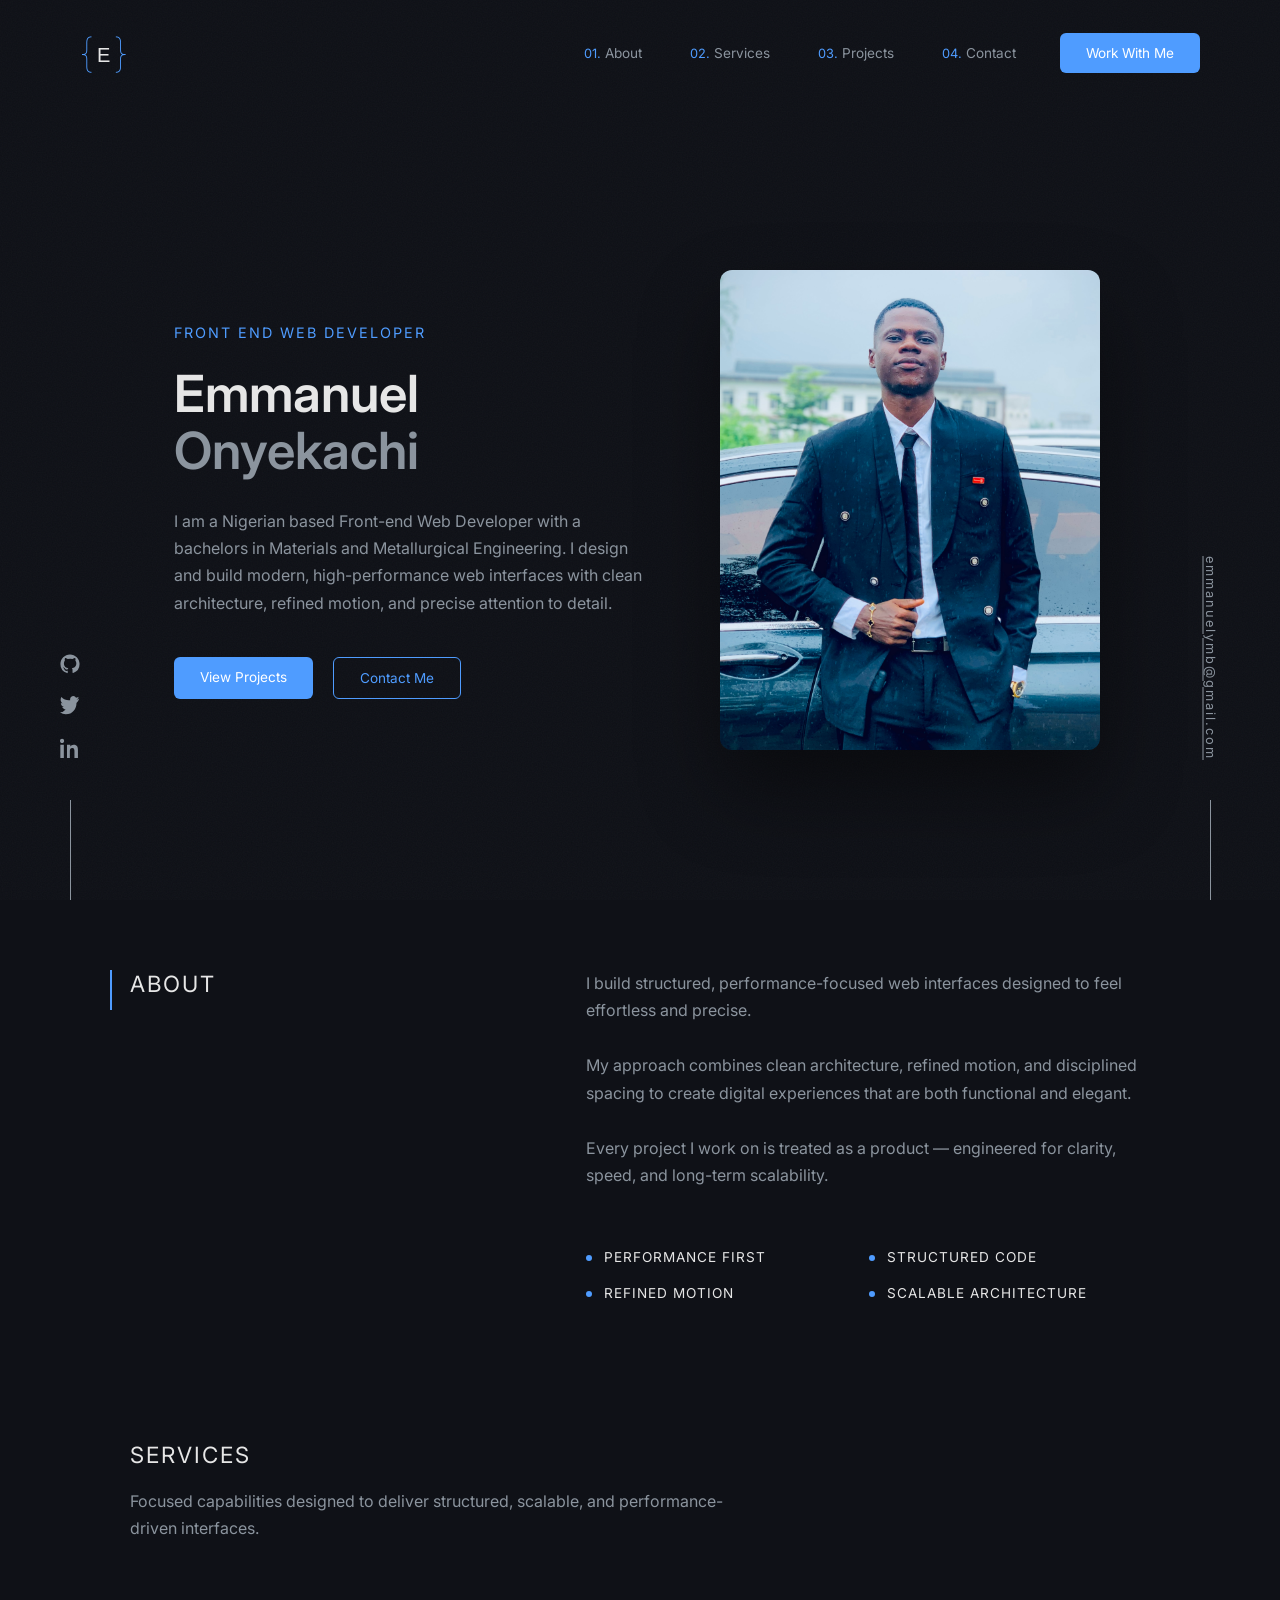
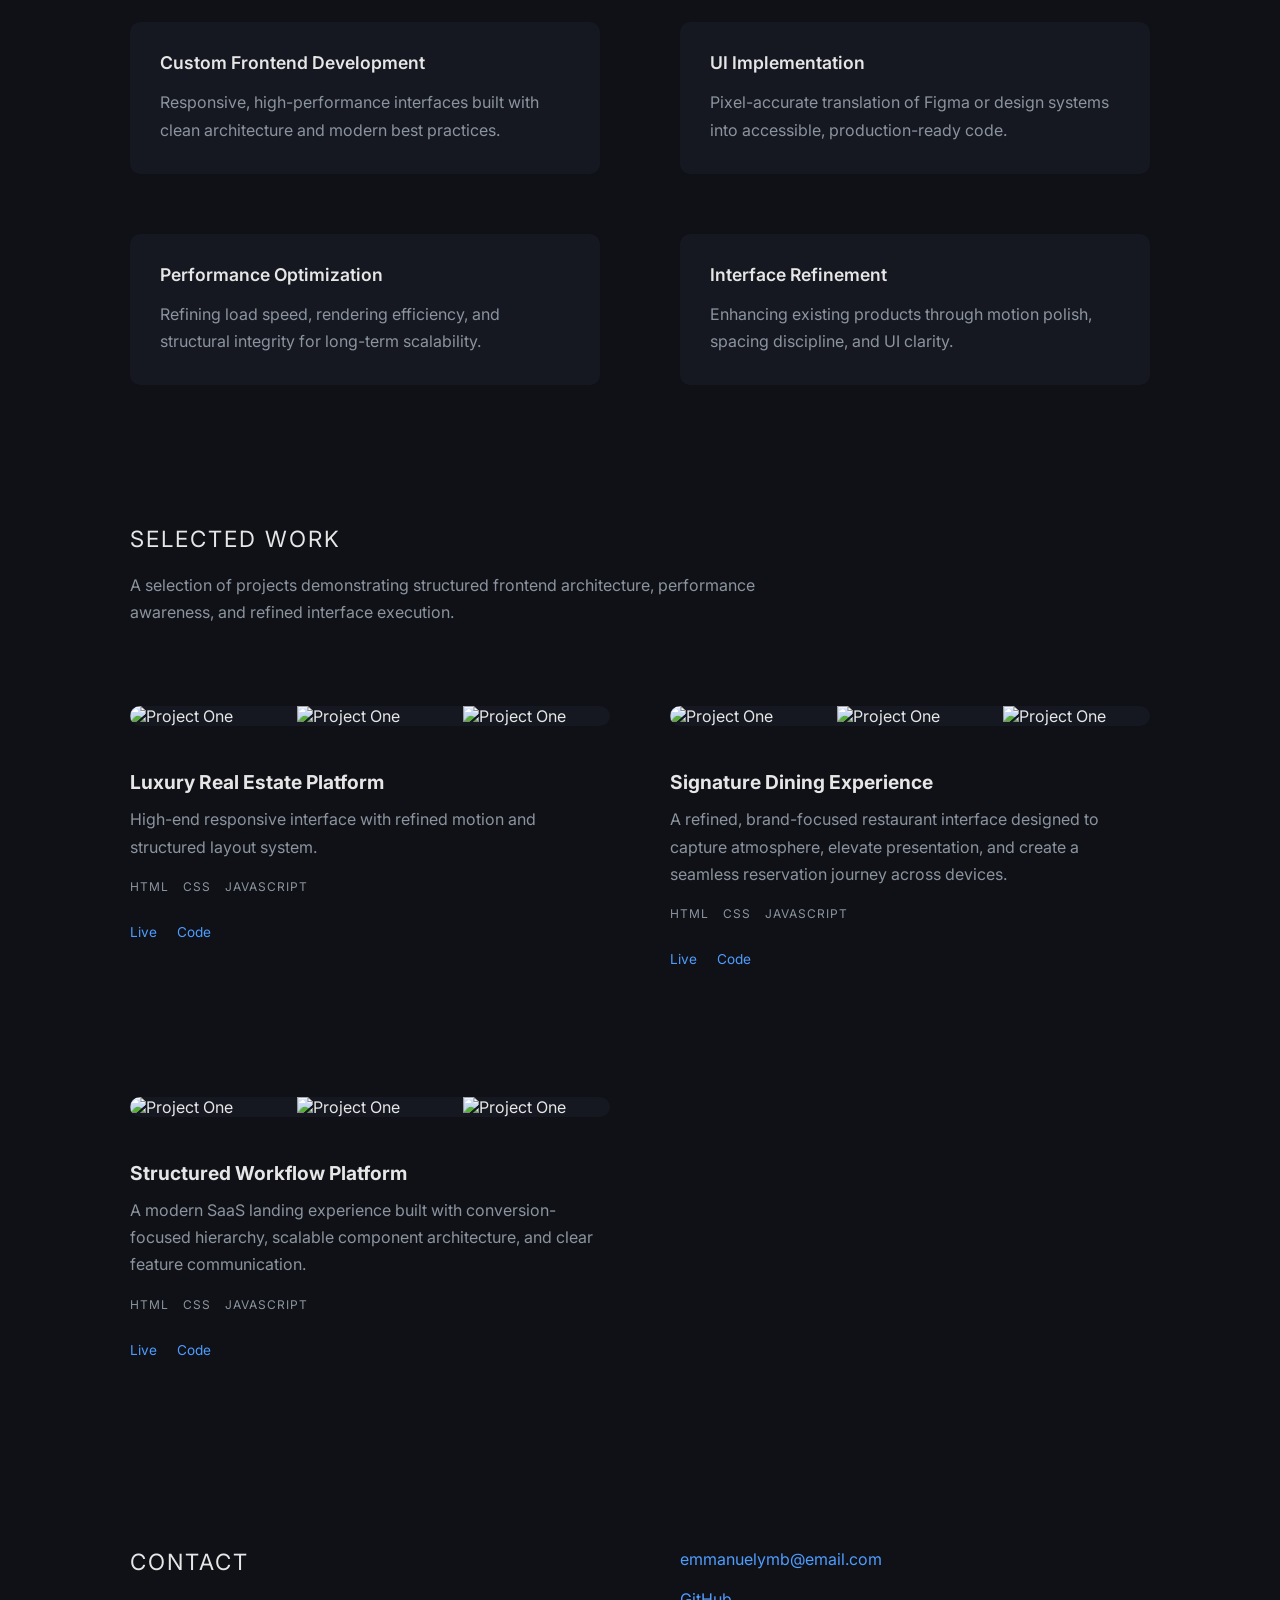
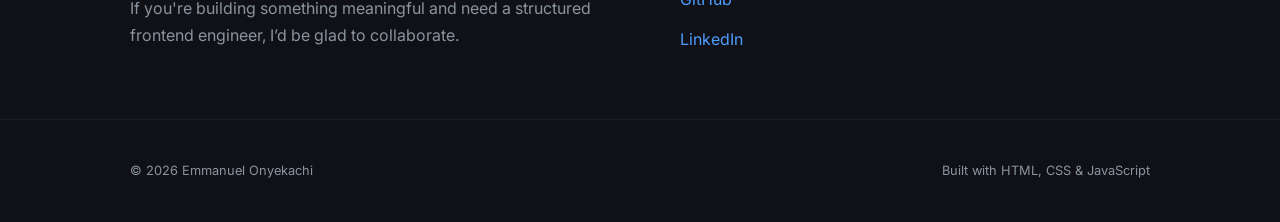
==== index.html @ bd703949 "Add files via upload" ====
<!DOCTYPE html>
<html lang="en">
<head>
<meta charset="UTF-8">
<meta name="viewport" content="width=device-width, initial-scale=1.0">
<title>Emmanuel Onyekachi | Front End Web Developer</title>

<link href="https://fonts.googleapis.com/css2?family=Inter:wght@400;500;600&display=swap" rel="stylesheet">
<link rel="stylesheet" href="style.css">
</head>

<body>

    <!-- Subtle Grain Overlay -->
    <svg class="grain-overlay" xmlns="http://www.w3.org/2000/svg">
        <filter id="grainFilter">
        <feTurbulence type="fractalNoise"
                        baseFrequency="0.8"
                        numOctaves="2"
                        stitchTiles="stitch"/>
        </filter>
        <rect width="100%" height="100%" filter="url(#grainFilter)" />
    </svg>


    <!-- LEFT SOCIALS -->
    <div class="side-socials">
      <ul>
        <li><a href="#" target="_blank" aria-label="GitHub">
          <!-- GitHub SVG -->
          <svg viewBox="0 0 24 24" fill="currentColor">
            <path d="M12 .5C5.65.5.5 5.65.5 12a11.5 11.5 0 008 10.94c.58.1.79-.25.79-.56v-2.17c-3.26.71-3.95-1.57-3.95-1.57-.53-1.34-1.29-1.7-1.29-1.7-1.06-.72.08-.7.08-.7 1.17.08 1.79 1.2 1.79 1.2 1.04 1.77 2.74 1.26 3.4.97.1-.75.41-1.26.74-1.55-2.6-.3-5.34-1.3-5.34-5.8 0-1.28.46-2.32 1.2-3.14-.12-.3-.52-1.5.12-3.12 0 0 .98-.31 3.2 1.2a11.1 11.1 0 015.82 0c2.22-1.5 3.2-1.2 3.2-1.2.64 1.62.24 2.82.12 3.12.74.82 1.2 1.86 1.2 3.14 0 4.52-2.75 5.5-5.37 5.8.42.36.8 1.08.8 2.17v3.22c0 .31.2.67.8.56A11.5 11.5 0 0023.5 12C23.5 5.65 18.35.5 12 .5z"/>
          </svg>
        </a></li>

        <li><a href="#" target="_blank" aria-label="Twitter">
          <svg viewBox="0 0 24 24" fill="currentColor">
            <path d="M23 3a10.9 10.9 0 01-3.14 1.53A4.48 4.48 0 0022.4 1s-1.68 1-3.13 1.23A4.48 4.48 0 0016.11 0c-2.63 0-4.5 2.5-3.9 5A12.94 12.94 0 011.64 1.16S-1 6 3 9a4.4 4.4 0 01-2-.55v.06c0 2.17 1.52 4 3.55 4.4a4.52 4.52 0 01-2 .08c.57 1.8 2.24 3.1 4.21 3.14A9 9 0 010 19.54 12.8 12.8 0 006.92 22c8.3 0 12.84-7 12.84-13.06 0-.2 0-.39-.02-.58A9.22 9.22 0 0023 3z"/>
          </svg>
        </a></li>

        <li><a href="#" target="_blank" aria-label="LinkedIn">
          <svg viewBox="0 0 24 24" fill="currentColor">
            <path d="M4.98 3.5C4.98 5 3.87 6.1 2.5 6.1S0 5 0 3.5 1.1.9 2.5.9 4.98 2 4.98 3.5zM.4 8.1h4.2V24H.4zM8.4 8.1h4v2.2h.06c.56-1 1.94-2.2 4-2.2 4.28 0 5.07 2.82 5.07 6.5V24h-4.2v-7.7c0-1.84-.03-4.2-2.56-4.2-2.56 0-2.95 2-2.95 4.07V24H8.4z"/>
          </svg>
        </a></li>
      </ul>
      <div class="social-line"></div>
    </div>

    <!-- RIGHT EMAIL -->
    <div class="side-email">
      <a href="mailto:youremail@gmail.com">emmanuelymb@gmail.com</a>
      <div class="email-line"></div>
    </div>

    <header class="navbar" id="navbar">
        <div class="nav-container">

            <div class="logo">
                <a href="#">
                    <span class="curly">{</span>
                        <span class="e-logo">E</span>
                    <span class="curly">}</span>
                </a>
            </div>

            <div class="nav-right">
                <nav class="nav-links" id="navLinks">
                    <a href="#about" class="nav-link"><span class="number">01. </span>About</a>
                    <a href="#services" class="nav-link"><span class="number">02. </span>Services</a>
                    <a href="#projects" class="nav-link"><span class="number">03. </span>Projects</a>
                    <a href="#contact" class="nav-link"><span class="number">04. </span>Contact</a>
                </nav>

            
                <a href="#contact" class="cta-btn" id="ctaBtn">
                    Work With Me
                </a>

                <div class="menu-toggle" id="menuToggle">
                    <span></span>
                    <span class="second-toggle"></span>
                </div>
            </div>

        </div>
    </header>


    <section class="hero">

        <div class="container hero-container">
      
          <div class="hero-left reveal-section">
      
            <p class="hero-intro reveal">Front End Web Developer</p>
      
            <h1 class="hero-name">
              <span class="reveal">Emmanuel</span><br>
              <span class="reveal onyekachi">Onyekachi</span>
            </h1>
      
            <p class="hero-description reveal">
              I am a Nigerian based Front-end Web Developer with a bachelors in Materials 
              and Metallurgical Engineering.
              I design and build modern, high-performance web interfaces 
              with clean architecture, refined motion, and precise attention to detail.
            </p>
      
            <div class="hero-buttons reveal">
              <a href="#projects" class="btn-primary">View Projects</a>
              <a href="#contact" class="btn-outline">Contact Me</a>
            </div>
      
          </div>
      
          <div class="hero-right">
            <div class="image-wrapper">
              <img src="images/IMG_0659.jpg" alt="Emmanuel Onyekachi">
            </div>
          </div>
      
        </div>
      
    </section>


    <section class="section about reveal-section" id="about">
        <div class="container about-container">
      
            <div class="about-left">
                <h2>About</h2>
            </div>

            <div class="about-right">
                <p>
                  I build structured, performance-focused web interfaces designed to feel effortless and precise.
                </p>
              
                <p>
                  My approach combines clean architecture, refined motion, and disciplined spacing to create digital experiences that are both functional and elegant.
                </p>
              
                <p>
                  Every project I work on is treated as a product — engineered for clarity, speed, and long-term scalability.
                </p>
              
                <div class="principles">
                  <div class="principle">Performance First</div>
                  <div class="principle">Structured Code</div>
                  <div class="principle">Refined Motion</div>
                  <div class="principle">Scalable Architecture</div>
                </div>
            </div>

        </div>
    </section>



    <section class="section services reveal-section" id="services">
        <div class="container">
      
          <div class="services-header">
            <h2>Services</h2>
            <p>
              Focused capabilities designed to deliver structured, scalable, and performance-driven interfaces.
            </p>
          </div>
      
          <div class="services-grid">
      
            <div class="service-card">
              <h3>Custom Frontend Development</h3>
              <p>
                Responsive, high-performance interfaces built with clean architecture and modern best practices.
              </p>
            </div>
      
            <div class="service-card">
              <h3>UI Implementation</h3>
              <p>
                Pixel-accurate translation of Figma or design systems into accessible, production-ready code.
              </p>
            </div>
      
            <div class="service-card">
              <h3>Performance Optimization</h3>
              <p>
                Refining load speed, rendering efficiency, and structural integrity for long-term scalability.
              </p>
            </div>
      
            <div class="service-card">
              <h3>Interface Refinement</h3>
              <p>
                Enhancing existing products through motion polish, spacing discipline, and UI clarity.
              </p>
            </div>
      
          </div>
      
        </div>
    </section>



    <section class="section projects reveal-section" id="projects">
        <div class="container">
      
            <div class="projects-header">
                <h2>Selected Work</h2>
                <p>
                A selection of projects demonstrating structured frontend architecture,
                performance awareness, and refined interface execution.
                </p>
            </div>
        
            <div class="projects-grid">
        
                <!-- PROJECT CARD 1 -->
                <div class="project-card">
                    <div class="project-image">
                        <img src="project1.jpg" alt="Project One">
                        <img src="project1.jpg" alt="Project One">
                        <img src="project1.jpg" alt="Project One">
                    </div>
        
                    <div class="project-content">
                        <h3>Luxury Real Estate Platform</h3>
                        <p>
                        High-end responsive interface with refined motion and structured layout system.
                        </p>
            
                        <div class="project-tech">
                            <span>HTML</span>
                            <span>CSS</span>
                            <span>JavaScript</span>
                        </div>
            
                        <div class="project-links">
                            <a href="#" target="_blank">Live</a>
                            <a href="#" target="_blank">Code</a>
                        </div>
                    </div>
                </div>


                <!-- PROJECT CARD 2 -->
                <div class="project-card">
                    <div class="project-image">
                        <img src="project1.jpg" alt="Project One">
                        <img src="project1.jpg" alt="Project One">
                        <img src="project1.jpg" alt="Project One">
                    </div>
            
                    <div class="project-content">
                        <h3>Signature Dining Experience</h3>
                        <p>
                            A refined, brand-focused restaurant interface designed to capture atmosphere, 
                            elevate presentation, and create a seamless reservation journey across devices.
                        </p>
                
                        <div class="project-tech">
                            <span>HTML</span>
                            <span>CSS</span>
                            <span>JavaScript</span>
                        </div>
                
                        <div class="project-links">
                            <a href="#" target="_blank">Live</a>
                            <a href="#" target="_blank">Code</a>
                        </div>
                    </div>
                </div>


                <!-- PROJECT CARD 3 -->
                <div class="project-card">
                    <div class="project-image">
                        <img src="project1.jpg" alt="Project One">
                        <img src="project1.jpg" alt="Project One">
                        <img src="project1.jpg" alt="Project One">
                    </div>
            
                    <div class="project-content">
                        <h3>Structured Workflow Platform</h3>
                        <p>
                            A modern SaaS landing experience built with conversion-focused hierarchy, 
                            scalable component architecture, and clear feature communication.
                        </p>
                
                        <div class="project-tech">
                            <span>HTML</span>
                            <span>CSS</span>
                            <span>JavaScript</span>
                        </div>
                
                        <div class="project-links">
                            <a href="#" target="_blank">Live</a>
                            <a href="#" target="_blank">Code</a>
                        </div>
                    </div>
                </div>
        
            </div>
      
        </div>
    </section>



    <section class="section contact reveal-section" id="contact">
        <div class="container contact-container">
      
          <div class="contact-left">
            <h2>Contact</h2>
            <p>
              If you're building something meaningful and need a structured frontend engineer,
              I’d be glad to collaborate.
            </p>
          </div>
      
          <div class="contact-right">
            <a href="mailto:emmanuelymb@email.com">emmanuelymb@email.com</a>
            <a href="https://github.com/yourusername" target="_blank">GitHub</a>
            <a href="https://linkedin.com/in/yourprofile" target="_blank">LinkedIn</a>
          </div>
      
        </div>
    </section>




    <footer class="footer">
        <div class="container footer-container">
          <p>© 2026 Emmanuel Onyekachi</p>
          <p>Built with HTML, CSS & JavaScript</p>
        </div>
    </footer>

<script src="script.js"></script>
</body>
</html>
---- style.css ----
:root {
    --bg-main: #0f1117;
    --surface: #151821;
    --accent: #4f9cff;
    --text-primary: #e6e6e6;
    --text-muted: #8b949e;
    --transition-smooth: cubic-bezier(.22,1,.36,1);
}

* {
    margin: 0;
    padding: 0;
    box-sizing: border-box;
}

body {
    font-family: 'Inter', sans-serif;
    background: var(--bg-main);
    color: var(--text-primary);
    min-height: 200vh;
}

/* =========================
   SUBTLE GRAIN OVERLAY
========================= */

.grain-overlay {
    position: fixed;
    inset: 0;
    width: 100%;
    height: 100%;
    pointer-events: none;
    opacity: 0.03; /* VERY subtle */
    z-index: 1;
}

/* Ensure content sits above grain */

body > * {
    position: relative;
    z-index: 2;
}

/* =========================
   SIDE ELEMENTS
========================= */

.side-socials,
.side-email {
  position: fixed;
  bottom: 0;
  width: 60px;
  display: flex;
  flex-direction: column;
  align-items: center;
  z-index: 10;
  transition: opacity 0.6s ease, transform 0.6s ease;
}

.side-socials {
  left: 40px;
}

.side-email {
  right: 40px;
}

.side-socials ul {
  list-style: none;
  padding: 0;
  margin: 0;
}

.side-socials li {
  margin: 18px 0;
}

.side-socials a,
.side-email a {
  color: var(--text-muted);
  transition: transform 0.3s ease, color 0.3s ease;
}

.side-socials svg {
  width: 20px;
  height: 20px;
}

.side-socials a:hover,
.side-email a:hover {
  color: var(--accent);
  transform: translateY(-4px);
}

.social-line,
.email-line {
  width: 1px;
  height: 100px;
  background: var(--text-muted);
  margin-top: 20px;
}

/* vertical email text */

.side-email a {
  writing-mode: vertical-rl;
  letter-spacing: 2px;
  font-size: 0.8rem;
  margin-bottom: 20px;
}

/* hide on small screens */

@media (max-width: 1200px) {
  .side-socials,
  .side-email {
    display: none;
  }
}

/* Remove mobile tap highlight */
a, button {
    -webkit-tap-highlight-color: transparent;
}

/* container */

.container {
    max-width: 1200px;
    margin: 0 auto;
    padding: 0 400px;
}

/* NAVBAR */

.navbar {
    position: fixed;
    width: 100%;
    padding: 28px 80px;
    transition: all 0.6s var(--transition-smooth);
    z-index: 1000;
}

.navbar.scrolled {
    padding: 16px 15px;
    background: rgba(15,17,23,0.8);
    backdrop-filter: blur(20px);
    border-bottom: 1px solid rgba(255,255,255,0.05);
}

.nav-container {
    display: flex;
    justify-content: space-between;
    align-items: center;
}

/* =========================
   LOGO STYLING
========================= */

.logo {
    display: flex;
    align-items: center;
}

.logo a {
    text-decoration: none;
}

.logo .curly {
    font-size: 40px;
    font-weight: lighter;
    color: var(--accent);
}

.logo .e-logo {
    font-size: 20px;
    font-weight: lighter;
    font-family: Verdana, Geneva, Tahoma, sans-serif;
    color: var(--text-primary);
    position: relative;
    bottom: 5px;
}

.logo img:hover {
    transform: translateY(-2px);
    opacity: 0.9;
}

/* LINKS */

.nav-links {
    display: flex;
    gap: 48px;
    margin-right: 20px;
}

.nav-link {
    position: relative;
    text-decoration: none;
    font-size: 0.85rem;
    color: var(--text-muted);
    transition: 0.3s ease;
}

.nav-link::after {
    content: "";
    position: absolute;
    bottom: -6px;
    left: 0;
    width: 0%;
    height: 1px;
    background: var(--accent);
    transition: width 0.3s ease;
}

.nav-link:hover {
    color: var(--text-primary);
}

.nav-link:hover::after {
    width: 100%;
}

.nav-link.active {
    color: var(--text-primary);
}

.nav-link.active::after {
    width: 100%;
}

.nav-link .number {
    font-size: 0.8rem;
    color: var(--accent);
}

/* CTA */

.cta-btn {
    padding: 12px 26px;
    background: var(--accent);
    color: #fff;
    border-radius: 6px;
    text-decoration: none;
    font-size: 0.85rem;
    transition: all 0.3s ease;
}

.cta-btn:hover {
    transform: translateY(-3px);
    box-shadow: 0 10px 25px rgba(79,156,255,0.3);
    background: var(--accent);
    color: #fff;
}

/* RIGHT SIDE */

.nav-right {
    display: flex;
    align-items: center;
    gap: 24px;
}

/* HAMBURGER */

.menu-toggle {
    display: none;
    flex-direction: column;
    gap: 6px;
    cursor: pointer;
}

.menu-toggle span {
    width: 24px;
    height: 2px;
    background: var(--text-primary);
    transition: 0.3s ease;
}

/* MOBILE */

@media (max-width: 1000px) {

    .navbar {
        padding: 28px 30px;
    }

    .nav-links {
        position: absolute;
        top: 100%;
        left: 0;
        width: 100%;
        background: var(--surface);
        flex-direction: column;
        align-items: center;
        padding: 40px 0;
        gap: 32px;

        opacity: 0;
        transform: translateY(-20px);
        pointer-events: none;
        transition: all 0.5s var(--transition-smooth);
    }

    .nav-links.active {
        opacity: 1;
        transform: translateY(0);
        pointer-events: auto;
    }

    .menu-toggle {
        display: flex;
    }

    .cta-btn {
        font-size: 0.8rem;
        padding: 12px 20px;
    }

}



/* =========================
HERO SECTION
========================= */

.hero {
    min-height: 100vh;
    display: flex;
    align-items: center;
    padding-top: 120px;
}

.hero-container {
    display: grid;
    grid-template-columns: 1.1fr 0.9fr;
    align-items: center;
    gap: 60px;
}

/* LEFT SIDE */

.hero-intro {
    font-size: 0.9rem;
    color: var(--accent);
    letter-spacing: 2px;
    margin-bottom: 20px;
    text-transform: uppercase;
}

.hero-name {
    font-size: 3.2rem;
    line-height: 1.1;
    font-weight: 600;
    margin-bottom: 30px;
}

.hero-name .onyekachi {
    color: #8b949e;
    margin-top: 100px;
}

.hero-description {
    max-width: 480px;
    color: var(--text-muted);
    line-height: 1.7;
    margin-bottom: 40px;
}

/* BUTTONS */

.hero-buttons {
    display: flex;
    gap: 20px;
}

.btn-primary {
    padding: 12px 26px;
    background: var(--accent);
    color: #fff;
    border-radius: 6px;
    text-decoration: none;
    font-size: 0.85rem;
    transition: all 0.3s ease;
}

.btn-primary:hover {
    transform: translateY(-3px);
    box-shadow: 0 10px 25px rgba(79,156,255,0.3);
}

.btn-outline {
    padding: 12px 26px;
    border: 1px solid var(--accent);
    color: var(--accent);
    border-radius: 6px;
    text-decoration: none;
    font-size: 0.85rem;
    transition: all 0.3s ease;
}

.btn-outline:hover {
    background: var(--accent);
    color: #fff;
}

/* RIGHT SIDE IMAGE */

.hero-right {
    display: flex;
    justify-content: center;
}

.image-wrapper {
    position: relative;
    width: 380px;
    height: 480px;
    overflow: hidden;
    border-radius: 12px;
    background: var(--surface);
    box-shadow: 0 40px 80px rgba(0,0,0,0.4);
}

.image-wrapper img {
    width: 100%;
    height: 100%;
    object-fit: cover;
}

/* subtle floating animation */

.image-wrapper {
    animation: float 6s ease-in-out infinite;
}

@keyframes float {
    0% { transform: translateY(0px); }
    50% { transform: translateY(-12px); }
    100% { transform: translateY(0px); }
}

/* RESPONSIVE */

@media (max-width: 1000px) {

    .hero-container {
    grid-template-columns: 1fr;
    text-align: center;
    }

    .hero-description {
    margin-left: auto;
    margin-right: auto;
    }

    .hero-buttons {
    justify-content: center;
    }

    .image-wrapper {
    width: 280px;
    height: 360px;
    margin-top: 40px;
    }

}

/* =========================
   ULTRA SUBTLE TEXT REVEAL
========================= */

.reveal {
    opacity: 0;
    transform: translateY(18px);
    transition:
      opacity 0.8s cubic-bezier(.22,1,.36,1),
      transform 0.8s cubic-bezier(.22,1,.36,1);
}

.reveal.visible {
    opacity: 1;
    transform: translateY(0);
}

/* Stagger timing manually via nth-child */

.hero-left .reveal:nth-child(1) {
    transition-delay: 0.1s;
}

.hero-left .hero-name .reveal:nth-child(1) {
    transition-delay: 0.2s;
}

.hero-left .hero-name .reveal:nth-child(2) {
    transition-delay: 0.3s;
}

.hero-left .hero-description {
    transition-delay: 0.4s;
}

.hero-left .hero-buttons {
    transition-delay: 0.5s;
}

@media (prefers-reduced-motion: reduce) {
    .reveal {
      transition: none;
      opacity: 1;
      transform: none;
    }
}



/* =========================
   SCROLL REVEAL ENGINE
========================= */

.reveal-section {
    opacity: 0;
    transform: translateY(24px);
    transition:
      opacity 0.9s cubic-bezier(.22,1,.36,1),
      transform 0.9s cubic-bezier(.22,1,.36,1);
    will-change: opacity, transform;
}

.reveal-section.visible {
    opacity: 1;
    transform: translateY(0);
}

/* Slight stagger for children */

.reveal-section > * {
    opacity: 0;
    transform: translateY(16px);
    transition:
    opacity 0.8s cubic-bezier(.22,1,.36,1),
    transform 0.8s cubic-bezier(.22,1,.36,1);
}

.reveal-section.visible > * {
    opacity: 1;
    transform: translateY(0);
}

.reveal-section.visible > *:nth-child(1) { transition-delay: 0.1s; }
.reveal-section.visible > *:nth-child(2) { transition-delay: 0.2s; }
.reveal-section.visible > *:nth-child(3) { transition-delay: 0.3s; }
.reveal-section.visible > *:nth-child(4) { transition-delay: 0.4s; }


@media (prefers-reduced-motion: reduce) {
    .reveal-section,
    .reveal-section > * {
      opacity: 1 !important;
      transform: none !important;
      transition: none !important;
    }
}




/* =========================
   SPACING SYSTEM
========================= */

.section {
    padding: 70px 0;
}

.section.alt {
    background: var(--surface);
}

.container {
    max-width: 1100px;
    margin: 0 auto;
    padding: 0 40px;
}

/* Typography rhythm */

h2 {
    font-size: 2rem;
    margin-bottom: 24px;
    font-weight: 600;
}

p {
    max-width: 640px;
    line-height: 1.7;
}

/* Card spacing */

.card-grid {
    display: grid;
    grid-template-columns: repeat(auto-fit, minmax(280px, 1fr));
    gap: 40px;
    margin-top: 60px;
}

/* Mobile spacing refinement */

@media (max-width: 900px) {
    .section {
    padding: 80px 0;
    }

    .container {
    padding: 0 24px;
    }
}





/* =========================
   ABOUT SECTION
========================= */

.about-container {
    display: grid;
    grid-template-columns: 0.8fr 1.2fr;
    gap: 80px;
    align-items: start;
}

.about-left h2 {
    font-size: 1.4rem;
    font-weight: 400;
    color: var(--text-primary);
    letter-spacing: 2px;
    margin-bottom: 20px;
    text-transform: uppercase;
}

.about-right p {
    margin-bottom: 28px;
    max-width: 640px;
    color: var(--text-muted);
    line-height: 1.7;
}

.about-right p:last-child {
    margin-bottom: 0;
}

/* subtle left accent line */

.about-left {
    position: relative;
}

.about-left::before {
    content: "";
    position: absolute;
    left: -20px;
    top: 0px;
    width: 2px;
    height: 40px;
    background: var(--accent);
}

/* responsive */

@media (max-width: 1000px) {

    .about-container {
    grid-template-columns: 1fr;
    gap: 40px;
    }

    .about-left::before {
    display: none;
    }

}


/* =========================
   PRINCIPLES ROW
========================= */

.principles {
    display: grid;
    grid-template-columns: repeat(2, auto);
    gap: 20px 40px;
    margin-top: 60px;
}

.principle {
    position: relative;
    font-size: 0.85rem;
    letter-spacing: 1px;
    text-transform: uppercase;
    color: var(--text-primary);
    padding-left: 18px;
}

/* subtle accent dot */

.principle::before {
    content: "";
    position: absolute;
    left: 0;
    top: 6px;
    width: 6px;
    height: 6px;
    background: var(--accent);
    border-radius: 50%;
}

/* responsive */

@media (max-width: 1000px) {
    .principles {
    grid-template-columns: 1fr;
    }
}




/* =========================
   SERVICES SECTION
========================= */

.services-header {
    max-width: 600px;
    margin-bottom: 80px;
}

.services-header h2 {
    font-size: 1.4rem;
    font-weight: 400;
    color: var(--text-primary);
    letter-spacing: 2px;
    margin-bottom: 20px;
    text-transform: uppercase;
}

.services-header p {
    color: var(--text-muted);
    line-height: 1.7;
}

/* GRID */

.services-grid {
    display: grid;
    grid-template-columns: repeat(2, 1fr);
    gap: 60px 80px;
}

/* CARD */

.service-card {
    position: relative;
    padding: 30px;
    background: var(--surface);
    border-radius: 10px;
    transition: transform 0.4s ease, box-shadow 0.4s ease;
}

.service-card h3 {
    margin-bottom: 16px;
    font-size: 1.1rem;
    font-weight: 600;
}

.service-card p {
    color: var(--text-muted);
    line-height: 1.7;
}

/* subtle hover lift */

.service-card:hover {
    transform: translateY(-6px);
    box-shadow: 0 20px 50px rgba(0,0,0,0.3);
}

/* subtle accent bar */

.service-card::before {
    content: "";
    position: absolute;
    left: 0;
    top: 0;
    width: 3px;
    height: 0%;
    background: var(--accent);
    transition: height 0.4s ease;
}

.service-card:hover::before {
    height: 100%;
}

/* RESPONSIVE */

@media (max-width: 1000px) {
    .services-grid {
    grid-template-columns: 1fr;
    gap: 40px;
    }

    .services-header {
    margin-bottom: 50px;
    }
}





/* =========================
   PROJECTS SECTION
========================= */

.projects-header {
    max-width: 640px;
    margin-bottom: 80px;
}

.projects-header h2 {
    font-size: 1.4rem;
    font-weight: 400;
    color: var(--text-primary);
    letter-spacing: 2px;
    margin-bottom: 20px;
    text-transform: uppercase;
}

.projects-header p {
    color: var(--text-muted);
    line-height: 1.7;
}

/* GRID */

.projects-grid {
    display: grid;
    grid-template-columns: repeat(2, 1fr);
    gap: 80px 60px;
}

/* CARD */

.project-card {
    display: flex;
    flex-direction: column;
    gap: 24px;
    margin-bottom: 50px;
}

/* IMAGE */

.project-image {
    overflow: hidden;
    border-radius: 12px;
    background: var(--surface);
    display: flex;
    gap: 20px;
    margin-bottom: 20px;
}

.project-image img {
    width: 100%;
    display: block;
    transition: transform 0.6s ease;
}

.project-card:hover .project-image img {
    transform: scale(1.04);
}

/* CONTENT */

.project-content h3 {
    font-size: 1.2rem;
    margin-bottom: 12px;
}

.project-content p {
    color: var(--text-muted);
    line-height: 1.7;
    margin-bottom: 18px;
}

/* TECH STACK */

.project-tech {
    display: flex;
    gap: 14px;
    margin-bottom: 16px;
}

.project-tech span {
    font-size: 0.75rem;
    color: var(--text-muted);
    letter-spacing: 1px;
    text-transform: uppercase;
}

/* LINKS */

.project-links {
    display: flex;
    gap: 20px;
    margin-top: 30px;
}

.project-links a {
    font-size: 0.85rem;
    text-decoration: none;
    color: var(--accent);
    position: relative;
}

.project-links a::after {
    content: "";
    position: absolute;
    bottom: -4px;
    left: 0;
    width: 0%;
    height: 1px;
    background: var(--accent);
    transition: width 0.3s ease;
}

.project-links a:hover::after {
    width: 100%;
}

/* RESPONSIVE */

@media (max-width: 1000px) {
    .projects-grid {
    grid-template-columns: 1fr;
    gap: 60px;
    }

    .project-image {
        flex-direction: column;
        gap: 40px;
    }
}





/* =========================
   CONTACT SECTION
========================= */

.contact-container {
    display: grid;
    grid-template-columns: 1fr 1fr;
    gap: 80px;
}

.contact-left h2 {
    font-size: 1.4rem;
    font-weight: 400;
    color: var(--text-primary);
    letter-spacing: 2px;
    margin-bottom: 20px;
    text-transform: uppercase;
}

.contact-left p {
    color: var(--text-muted);
    margin-top: 20px;
    max-width: 500px;
}

.contact-right {
    display: flex;
    flex-direction: column;
    gap: 20px;
    justify-content: center;
}

.contact-right a {
    font-size: 1rem;
    text-decoration: none;
    color: var(--accent);
    position: relative;
    width: fit-content;
}

.contact-right a::after {
    content: "";
    position: absolute;
    left: 0;
    bottom: -4px;
    width: 0%;
    height: 1px;
    background: var(--accent);
    transition: width 0.3s ease;
}

.contact-right a:hover::after {
    width: 100%;
}

@media (max-width: 1000px) {
    .contact-container {
    grid-template-columns: 1fr;
    gap: 40px;
    }
}






/* =========================
   FOOTER
========================= */

.footer {
    padding: 40px 0;
    border-top: 1px solid rgba(255,255,255,0.05);
}

.footer-container {
    display: flex;
    justify-content: space-between;
    font-size: 0.8rem;
    color: var(--text-muted);
}

@media (max-width: 900px) {
    .footer-container {
    flex-direction: column;
    gap: 10px;
    text-align: center;
    }
}
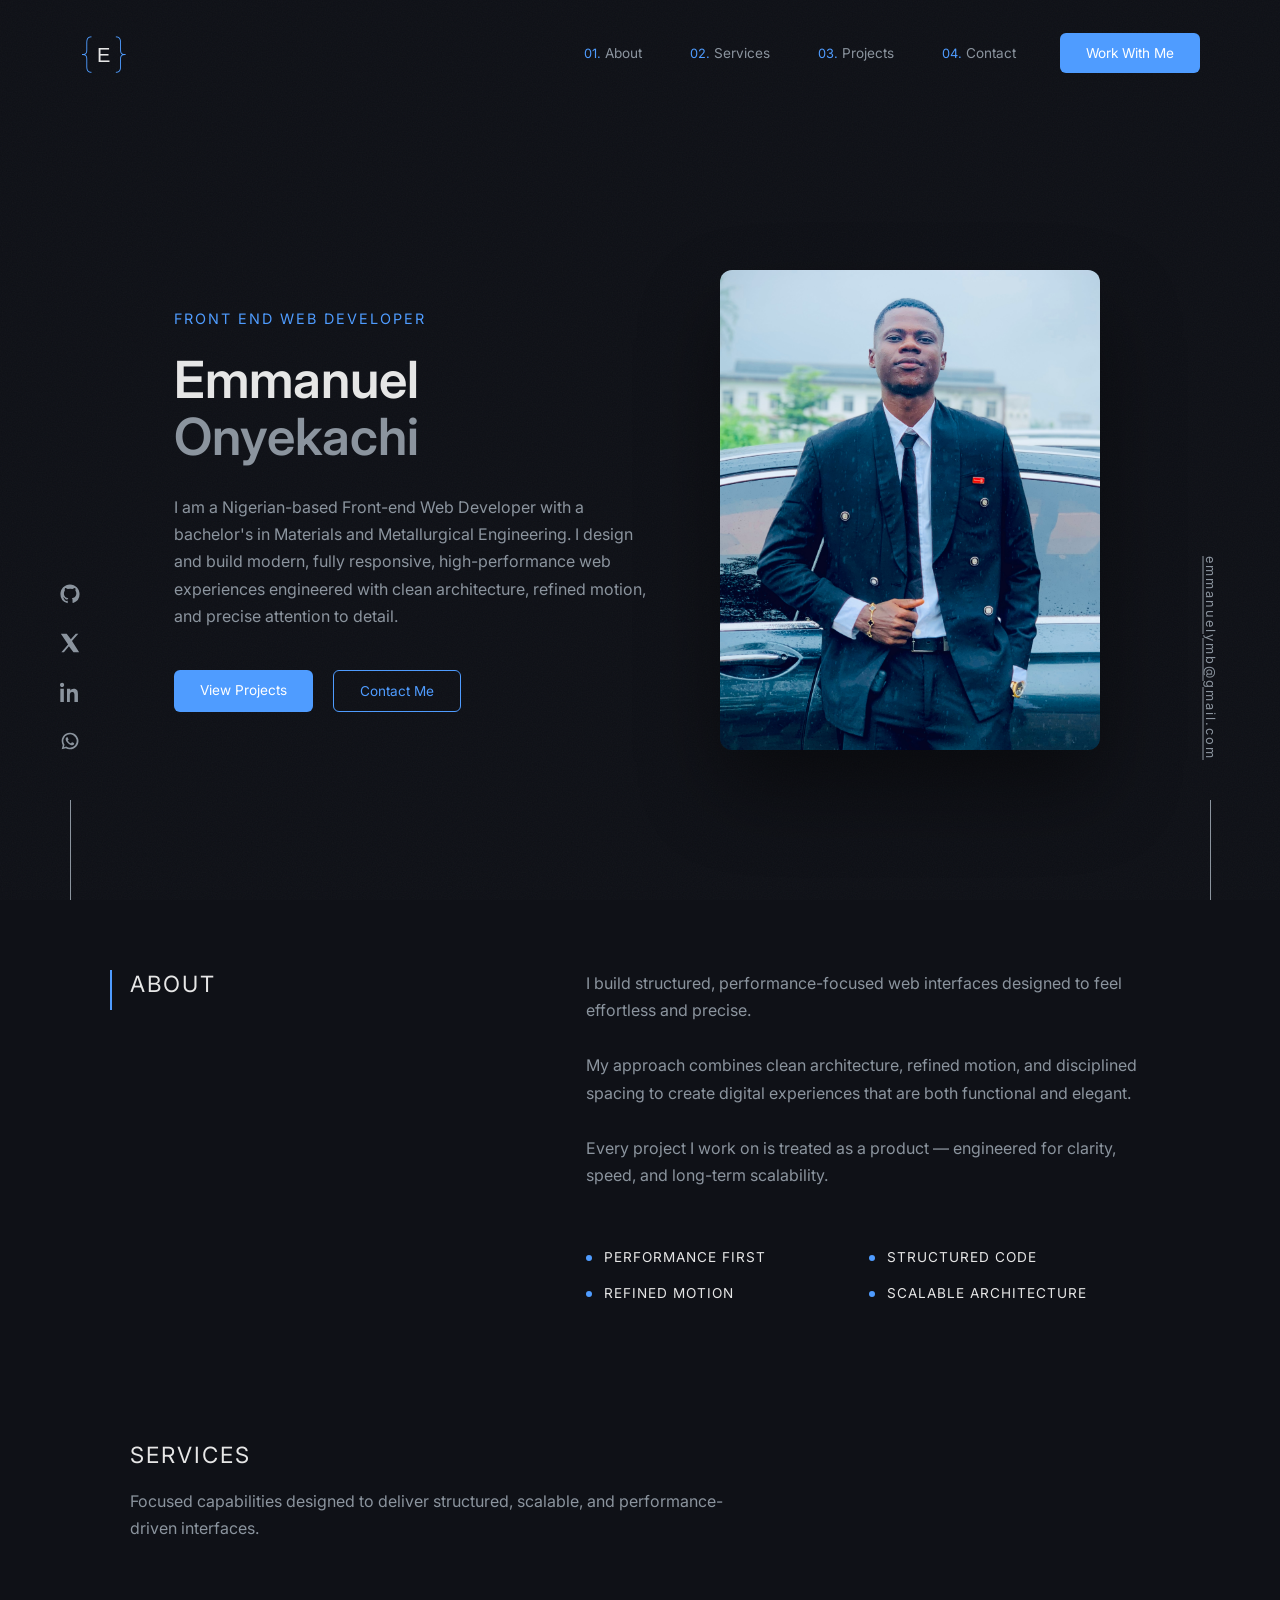
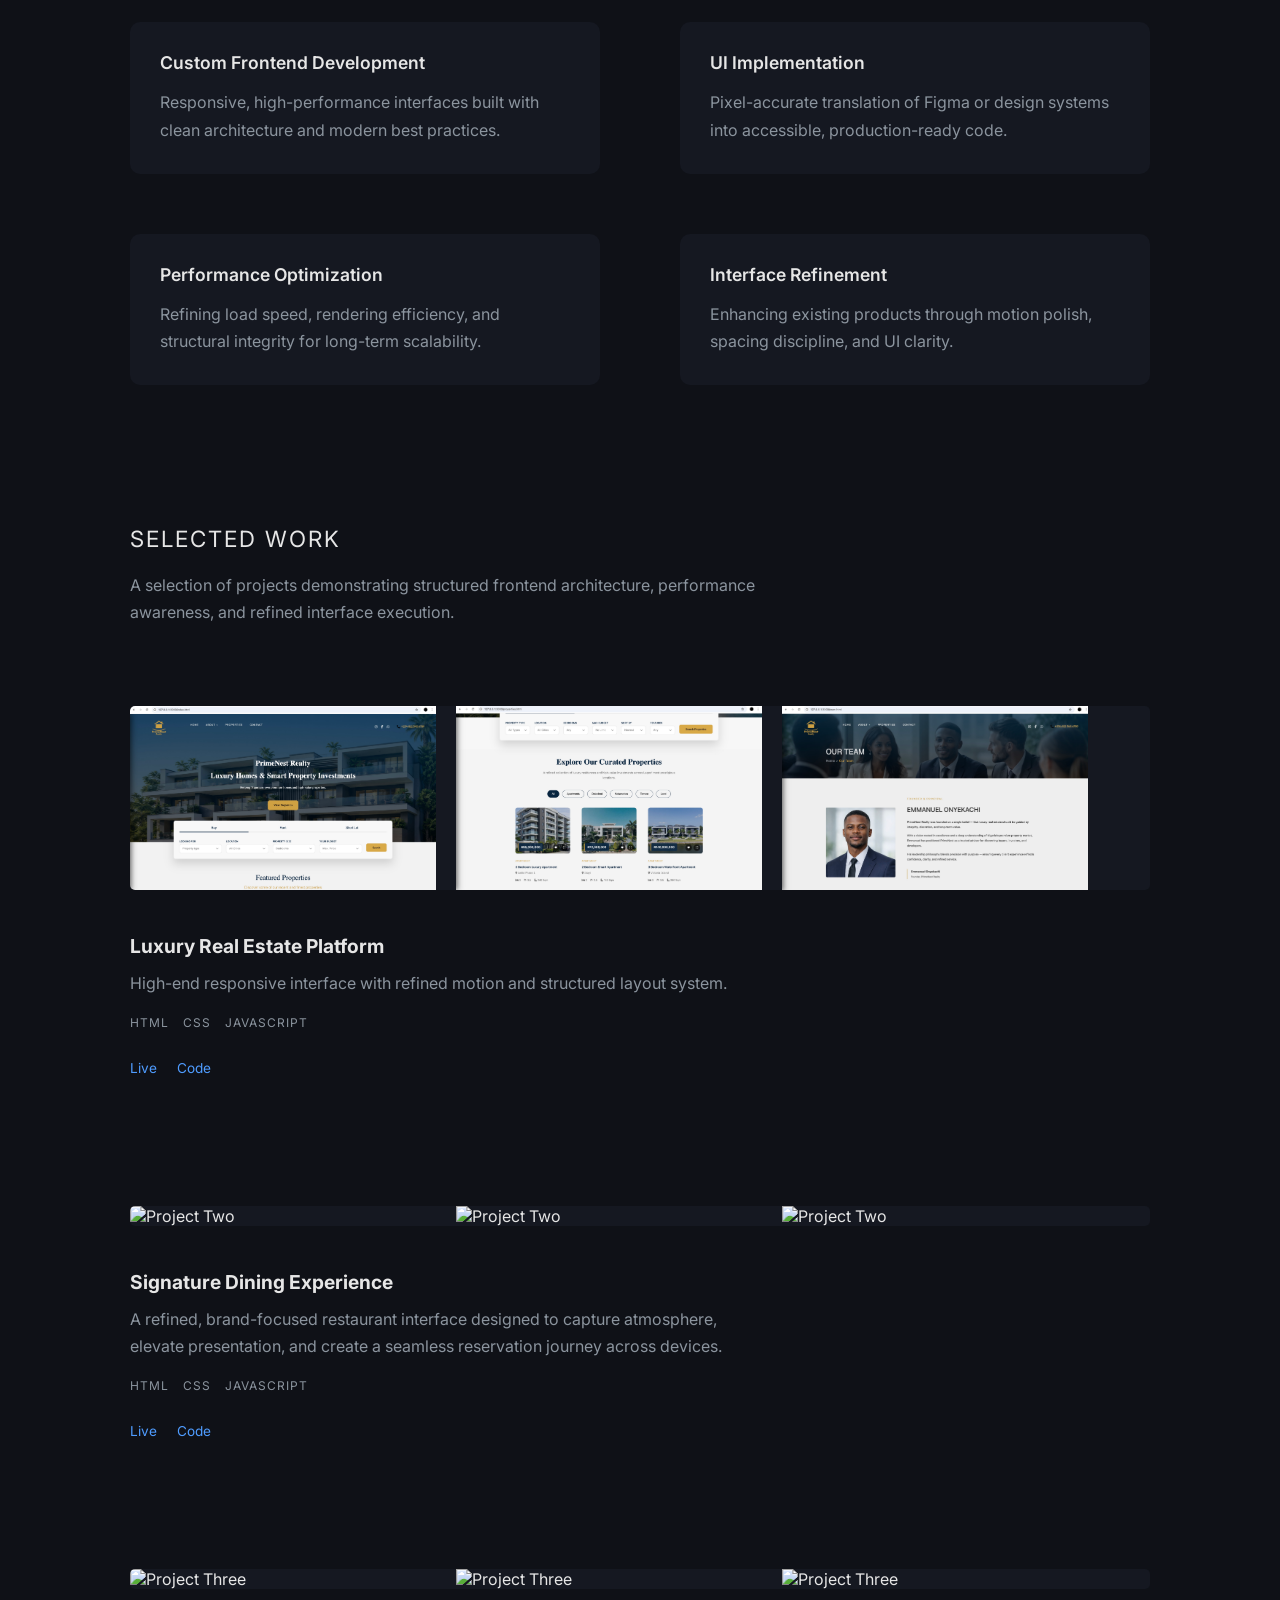
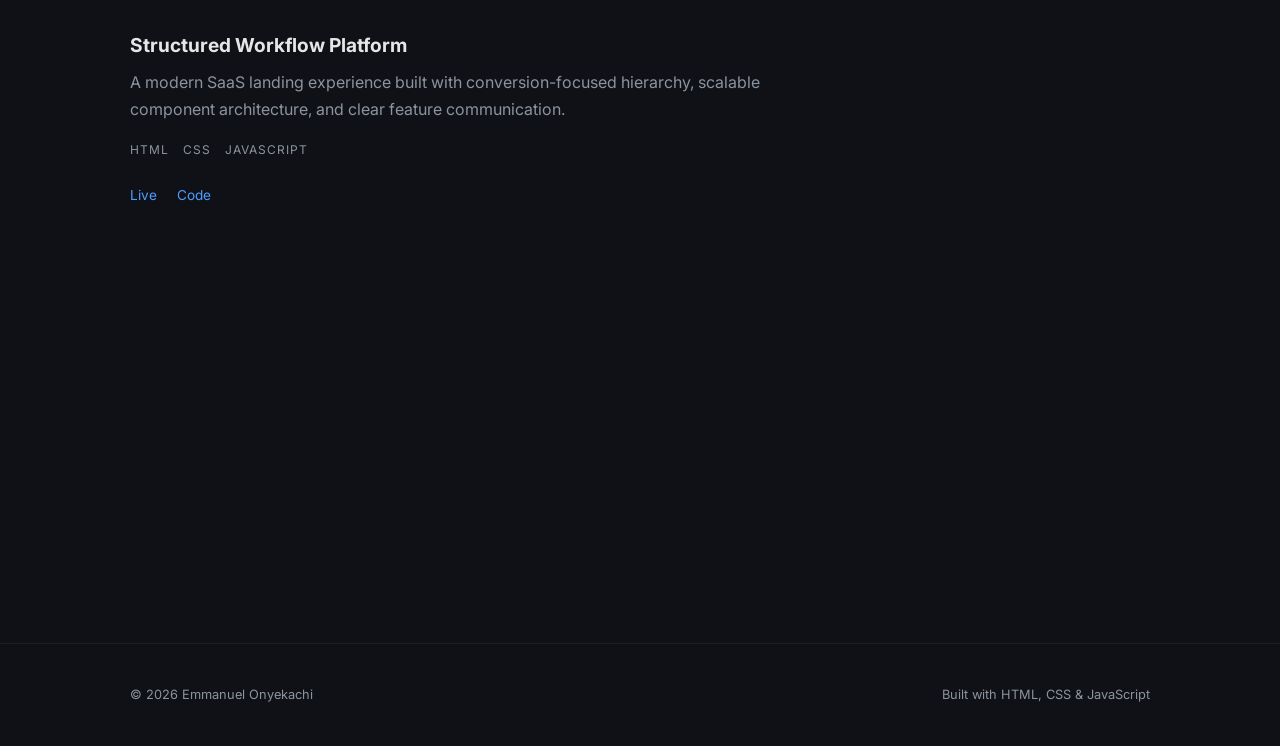
==== commit 2569038f: "Add files via upload" ====
--- a/index.html
+++ b/index.html
@@ -33,15 +33,21 @@
           </svg>
         </a></li>
 
-        <li><a href="#" target="_blank" aria-label="Twitter">
+        <li><a href="https://x.com/emmmybills?s=21" target="_blank" aria-label="Twitter">
           <svg viewBox="0 0 24 24" fill="currentColor">
-            <path d="M23 3a10.9 10.9 0 01-3.14 1.53A4.48 4.48 0 0022.4 1s-1.68 1-3.13 1.23A4.48 4.48 0 0016.11 0c-2.63 0-4.5 2.5-3.9 5A12.94 12.94 0 011.64 1.16S-1 6 3 9a4.4 4.4 0 01-2-.55v.06c0 2.17 1.52 4 3.55 4.4a4.52 4.52 0 01-2 .08c.57 1.8 2.24 3.1 4.21 3.14A9 9 0 010 19.54 12.8 12.8 0 006.92 22c8.3 0 12.84-7 12.84-13.06 0-.2 0-.39-.02-.58A9.22 9.22 0 0023 3z"/>
+            <path d="M18.9 1H22l-7.6 8.7L23 23h-6.9l-5.4-7.1L4.7 23H1.6l8.1-9.3L1 1h7l5 6.6L18.9 1z"/>
           </svg>
         </a></li>
 
-        <li><a href="#" target="_blank" aria-label="LinkedIn">
+        <li><a href="https://www.linkedin.com/in/emmanuelymb/" target="_blank" aria-label="LinkedIn">
           <svg viewBox="0 0 24 24" fill="currentColor">
             <path d="M4.98 3.5C4.98 5 3.87 6.1 2.5 6.1S0 5 0 3.5 1.1.9 2.5.9 4.98 2 4.98 3.5zM.4 8.1h4.2V24H.4zM8.4 8.1h4v2.2h.06c.56-1 1.94-2.2 4-2.2 4.28 0 5.07 2.82 5.07 6.5V24h-4.2v-7.7c0-1.84-.03-4.2-2.56-4.2-2.56 0-2.95 2-2.95 4.07V24H8.4z"/>
+          </svg>
+        </a></li>
+
+        <li><a href="https://wa.me/2348169269415" target="_blank" aria-label="Whatsapp">
+          <svg viewBox="0 0 24 24" class="whatsapp-icon" fill="currentColor">
+            <path d="M12 2a10 10 0 0 0-8.66 15l-1.34 4.9 5.02-1.32A10 10 0 1 0 12 2zm0 18a8 8 0 0 1-4.07-1.1l-.29-.17-2.98.78.8-2.9-.19-.3A8 8 0 1 1 12 20zm4.48-5.69c-.25-.12-1.47-.73-1.7-.82-.23-.08-.4-.12-.57.12-.17.25-.65.82-.8.99-.14.17-.29.19-.54.06-.25-.12-1.06-.39-2.01-1.24-.74-.66-1.24-1.48-1.39-1.73-.14-.25-.02-.38.1-.5.1-.1.25-.27.37-.4.12-.14.17-.25.25-.42.08-.17.04-.31-.02-.44-.06-.12-.57-1.37-.78-1.88-.2-.48-.41-.41-.57-.42h-.48c-.17 0-.44.06-.67.31-.23.25-.88.86-.88 2.1 0 1.24.9 2.43 1.03 2.6.12.17 1.77 2.7 4.29 3.78.6.26 1.07.42 1.43.54.6.19 1.15.16 1.58.1.48-.07 1.47-.6 1.68-1.18.21-.58.21-1.07.14-1.18-.06-.1-.23-.17-.48-.29z"/>
           </svg>
         </a></li>
       </ul>
@@ -50,7 +56,7 @@
 
     <!-- RIGHT EMAIL -->
     <div class="side-email">
-      <a href="mailto:youremail@gmail.com">emmanuelymb@gmail.com</a>
+      <a href="mailto:emmanuelymb@gmail.com">emmanuelymb@gmail.com</a>
       <div class="email-line"></div>
     </div>
 
@@ -102,10 +108,10 @@
             </h1>
       
             <p class="hero-description reveal">
-              I am a Nigerian based Front-end Web Developer with a bachelors in Materials 
+              I am a Nigerian-based Front-end Web Developer with a bachelor's in Materials 
               and Metallurgical Engineering.
-              I design and build modern, high-performance web interfaces 
-              with clean architecture, refined motion, and precise attention to detail.
+              I design and build modern, fully responsive, high-performance web experiences 
+              engineered with clean architecture, refined motion, and precise attention to detail.
             </p>
       
             <div class="hero-buttons reveal">
@@ -222,9 +228,9 @@
                 <!-- PROJECT CARD 1 -->
                 <div class="project-card">
                     <div class="project-image">
-                        <img src="project1.jpg" alt="Project One">
-                        <img src="project1.jpg" alt="Project One">
-                        <img src="project1.jpg" alt="Project One">
+                        <img src="images/Real_Estate/Screenshot 2026-02-25 at 09.11.17.jpg" alt="Project One" class="preview-image">
+                        <img src="images/Real_Estate/Screenshot 2026-02-25 at 09.12.01.jpg" alt="Project One" class="preview-image">
+                        <img src="images/Real_Estate/Screenshot 2026-02-25 at 09.12.14.jpg" alt="Project One" class="preview-image">
                     </div>
         
                     <div class="project-content">
@@ -250,9 +256,9 @@
                 <!-- PROJECT CARD 2 -->
                 <div class="project-card">
                     <div class="project-image">
-                        <img src="project1.jpg" alt="Project One">
-                        <img src="project1.jpg" alt="Project One">
-                        <img src="project1.jpg" alt="Project One">
+                        <img src="project1.jpg" alt="Project Two">
+                        <img src="project1.jpg" alt="Project Two">
+                        <img src="project1.jpg" alt="Project Two">
                     </div>
             
                     <div class="project-content">
@@ -279,9 +285,9 @@
                 <!-- PROJECT CARD 3 -->
                 <div class="project-card">
                     <div class="project-image">
-                        <img src="project1.jpg" alt="Project One">
-                        <img src="project1.jpg" alt="Project One">
-                        <img src="project1.jpg" alt="Project One">
+                        <img src="project1.jpg" alt="Project Three">
+                        <img src="project1.jpg" alt="Project Three">
+                        <img src="project1.jpg" alt="Project Three">
                     </div>
             
                     <div class="project-content">
@@ -323,9 +329,57 @@
           </div>
       
           <div class="contact-right">
-            <a href="mailto:emmanuelymb@email.com">emmanuelymb@email.com</a>
-            <a href="https://github.com/yourusername" target="_blank">GitHub</a>
-            <a href="https://linkedin.com/in/yourprofile" target="_blank">LinkedIn</a>
+
+              <a href="mailto:emmanuelymb@email.com" class="contact-link">
+                  <span class="icon">
+                    <!-- Email Icon -->
+                    <svg viewBox="0 0 24 24" fill="currentColor">
+                      <path d="M2 4h20v16H2V4zm10 9l10-7H2l10 7zm0 2L2 8v10h20V8l-10 7z"/>
+                    </svg>
+                  </span>
+                  emmanuelymb@email.com
+              </a>
+            
+              <a href="#" target="_blank" class="contact-link">
+                  <span class="icon">
+                    <!-- GitHub -->
+                    <svg viewBox="0 0 24 24" fill="currentColor">
+                      <path d="M12 .5C5.65.5.5 5.65.5 12a11.5 11.5 0 008 10.94c.58.1.79-.25.79-.56v-2.17c-3.26.71-3.95-1.57-3.95-1.57-.53-1.34-1.29-1.7-1.29-1.7-1.06-.72.08-.7.08-.7 1.17.08 1.79 1.2 1.79 1.2 1.04 1.77 2.74 1.26 3.4.97.1-.75.41-1.26.74-1.55-2.6-.3-5.34-1.3-5.34-5.8 0-1.28.46-2.32 1.2-3.14-.12-.3-.52-1.5.12-3.12 0 0 .98-.31 3.2 1.2a11.1 11.1 0 015.82 0c2.22-1.5 3.2-1.2 3.2-1.2.64 1.62.24 2.82.12 3.12.74.82 1.2 1.86 1.2 3.14 0 4.52-2.75 5.5-5.37 5.8.42.36.8 1.08.8 2.17v3.22c0 .31.2.67.8.56A11.5 11.5 0 0023.5 12C23.5 5.65 18.35.5 12 .5z"/>
+                    </svg>
+                  </span>
+                  GitHub
+              </a>
+            
+              <a href="https://www.linkedin.com/in/emmanuelymb" target="_blank" class="contact-link">
+                  <span class="icon">
+                    <!-- LinkedIn -->
+                    <svg viewBox="0 0 24 24" fill="currentColor">
+                      <path d="M4.98 3.5C4.98 5 3.87 6.1 2.5 6.1S0 5 0 3.5 1.1.9 2.5.9 4.98 2 4.98 3.5zM.4 8.1h4.2V24H.4zM8.4 8.1h4v2.2h.06c.56-1 1.94-2.2 4-2.2 4.28 0 5.07 2.82 5.07 6.5V24h-4.2v-7.7c0-1.84-.03-4.2-2.56-4.2-2.56 0-2.95 2-2.95 4.07V24H8.4z"/>
+                    </svg>
+                  </span>
+                  LinkedIn
+              </a>
+            
+              <a href="https://x.com/emmmybills?s=21" target="_blank" class="contact-link">
+                  <span class="icon">
+                    <!-- X (Twitter) -->
+                    <svg viewBox="0 0 24 24" fill="currentColor">
+                      <path d="M18.9 1H22l-7.6 8.7L23 23h-6.9l-5.4-7.1L4.7 23H1.6l8.1-9.3L1 1h7l5 6.6L18.9 1z"/>
+                    </svg>
+                  </span>
+                  X (Twitter)
+              </a>
+
+              <a href="https://x.com/emmmybills?s=21" target="_blank" class="contact-link">
+                <span class="icon">
+                  <!-- Whatsapp -->
+                  <svg viewBox="0 0 24 24" class="whatsapp-icon" fill="currentColor">
+                    <path d="M12 2a10 10 0 0 0-8.66 15l-1.34 4.9 5.02-1.32A10 10 0 1 0 12 2zm0 18a8 8 0 0 1-4.07-1.1l-.29-.17-2.98.78.8-2.9-.19-.3A8 8 0 1 1 12 20zm4.48-5.69c-.25-.12-1.47-.73-1.7-.82-.23-.08-.4-.12-.57.12-.17.25-.65.82-.8.99-.14.17-.29.19-.54.06-.25-.12-1.06-.39-2.01-1.24-.74-.66-1.24-1.48-1.39-1.73-.14-.25-.02-.38.1-.5.1-.1.25-.27.37-.4.12-.14.17-.25.25-.42.08-.17.04-.31-.02-.44-.06-.12-.57-1.37-.78-1.88-.2-.48-.41-.41-.57-.42h-.48c-.17 0-.44.06-.67.31-.23.25-.88.86-.88 2.1 0 1.24.9 2.43 1.03 2.6.12.17 1.77 2.7 4.29 3.78.6.26 1.07.42 1.43.54.6.19 1.15.16 1.58.1.48-.07 1.47-.6 1.68-1.18.21-.58.21-1.07.14-1.18-.06-.1-.23-.17-.48-.29z"/>
+                  </svg>
+                </span>
+                Whatsapp
+            </a>
+          
           </div>
       
         </div>
@@ -341,6 +395,14 @@
         </div>
     </footer>
 
+
+    <!-- IMAGE PREVIEW MODAL -->
+    <div class="image-modal" id="imageModal">
+      <div class="image-modal-content">
+        <img src="" alt="Preview" id="modalImage">
+      </div>
+    </div>
+
 <script src="script.js"></script>
 </body>
 </html>
--- a/style.css
+++ b/style.css
@@ -72,7 +72,7 @@
 }
 
 .side-socials li {
-  margin: 18px 0;
+  margin: 25px 0;
 }
 
 .side-socials a,
@@ -850,7 +850,7 @@
 
 .projects-grid {
     display: grid;
-    grid-template-columns: repeat(2, 1fr);
+    grid-template-columns: repeat(1, 1fr);
     gap: 80px 60px;
 }
 
@@ -867,7 +867,7 @@
 
 .project-image {
     overflow: hidden;
-    border-radius: 12px;
+    border-radius: 5px;
     background: var(--surface);
     display: flex;
     gap: 20px;
@@ -875,7 +875,7 @@
 }
 
 .project-image img {
-    width: 100%;
+    width: 30%;
     display: block;
     transition: transform 0.6s ease;
 }
@@ -954,6 +954,10 @@
         flex-direction: column;
         gap: 40px;
     }
+
+    .project-image img {
+        width: 60%;
+    }
 }
 
 
@@ -1022,6 +1026,48 @@
     }
 }
 
+/* =========================
+   CONTACT ICON LINKS
+========================= */
+
+.contact-link {
+    display: flex;
+    align-items: center;
+    gap: 14px;
+    text-decoration: none;
+    color: var(--accent);
+    font-size: 1rem;
+    transition: transform 0.3s ease, color 0.3s ease;
+}
+
+.contact-link:hover {
+    transform: translateX(6px);
+    color: #ffffff;
+}
+
+.icon {
+    display: flex;
+    align-items: center;
+    justify-content: center;
+}
+
+.icon svg {
+    width: 18px;
+    height: 18px;
+    color: var(--text-muted);
+    transition: color 0.3s ease, transform 0.3s ease;
+}
+
+.contact-link:hover .icon svg {
+    color: var(--accent);
+    transform: scale(1.1);
+}
+
+.whatsapp-icon {
+    width: 20px !important;
+    height: 20px !important;
+}
+
 
 
 
@@ -1053,3 +1099,56 @@
 
 
 
+
+/* =========================
+   IMAGE PREVIEW MODAL
+========================= */
+
+.image-modal {
+    position: fixed;
+    inset: 0;
+    background: rgba(10, 20, 40, 0.85); /* dark blue transparent */
+    display: flex;
+    align-items: center;
+    justify-content: center;
+    opacity: 0;
+    visibility: hidden;
+    transition: opacity 0.4s ease;
+    z-index: 9999;
+}
+
+.image-modal.active {
+    opacity: 1;
+    visibility: visible;
+}
+
+.image-modal-content {
+    max-width: 70%;
+    max-height: 70%;
+    transform: scale(0.95);
+    transition: transform 0.4s ease;
+}
+
+.image-modal.active .image-modal-content {
+    transform: scale(1);
+}
+
+.image-modal-content img {
+    width: 100%;
+    height: auto;
+    border-radius: 8px;
+    box-shadow: 0 40px 80px rgba(0,0,0,0.6);
+    cursor: zoom-out;
+}
+
+/* Disable scroll when modal is open */
+body.modal-open {
+    overflow: hidden;
+}
+
+@media (max-width: 900px) {
+    .image-modal-content {
+        max-width: 90%;
+        max-height: 100%;
+    }
+}
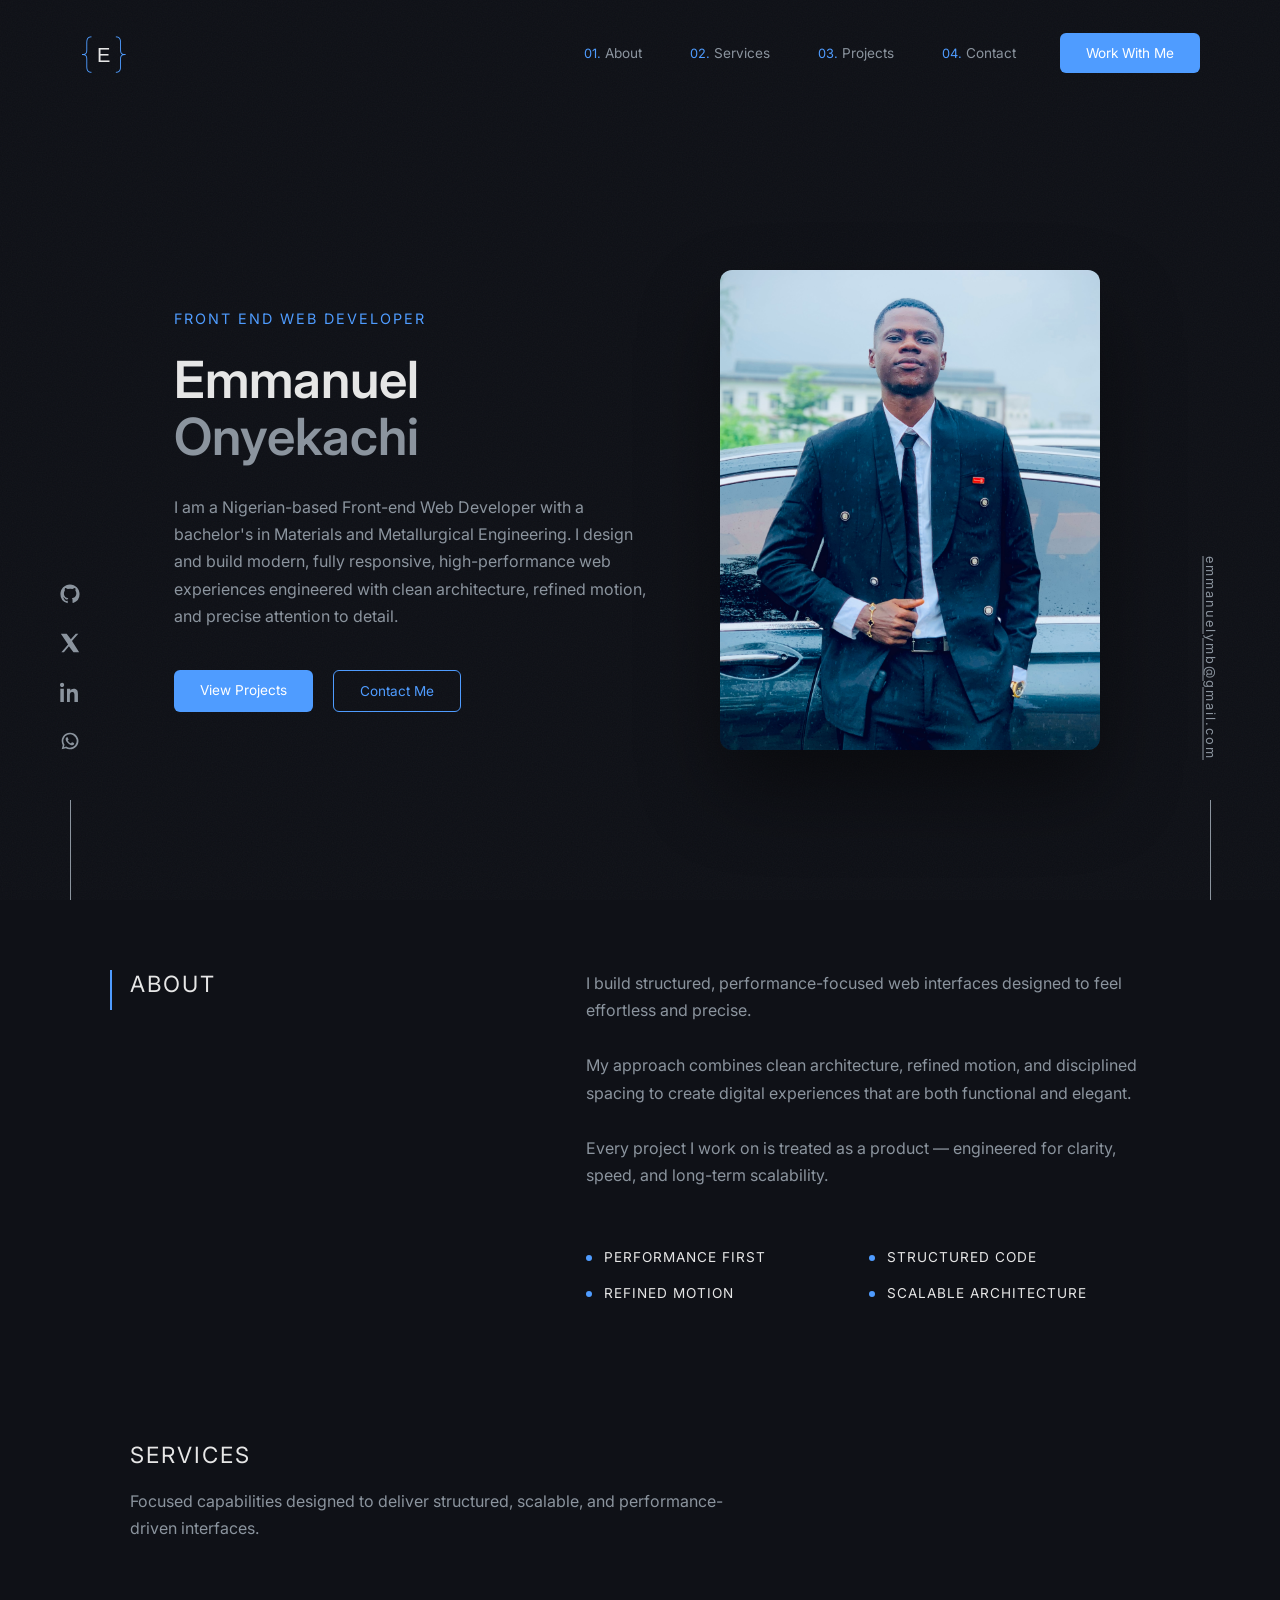
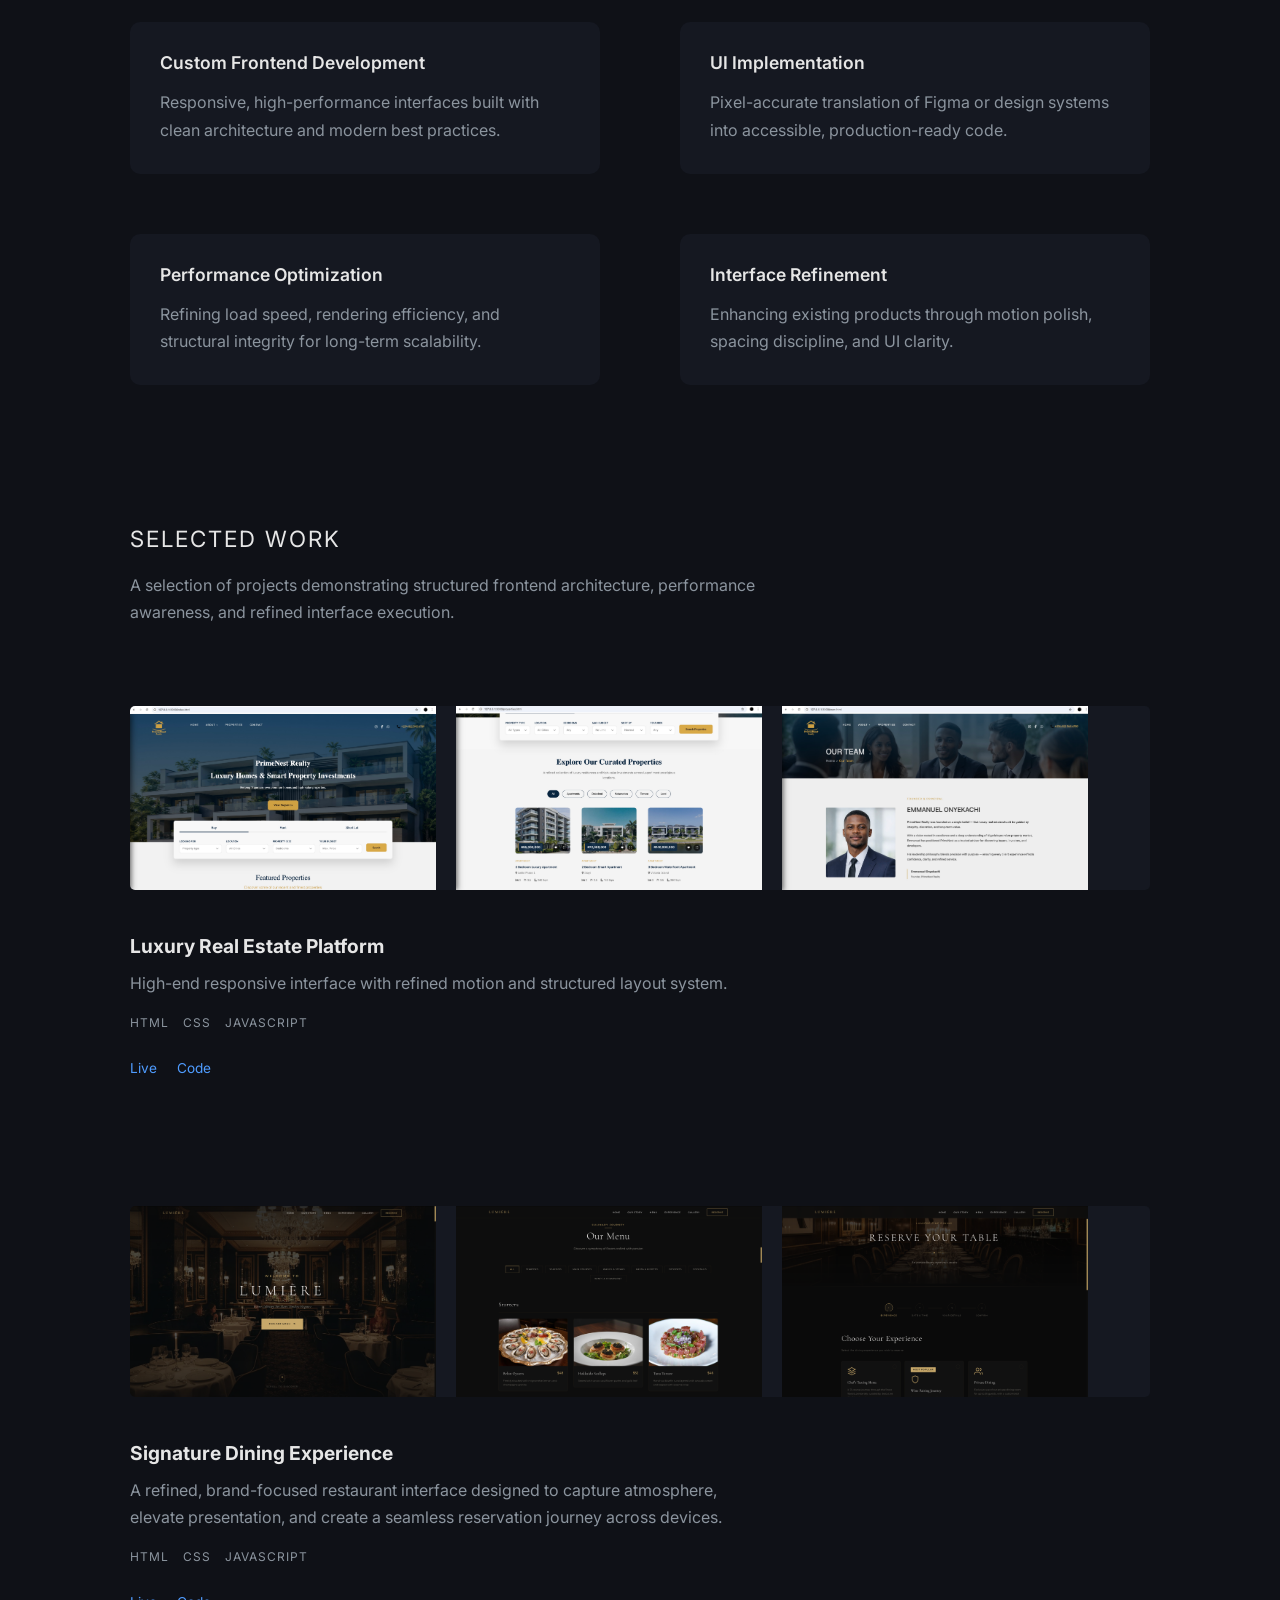
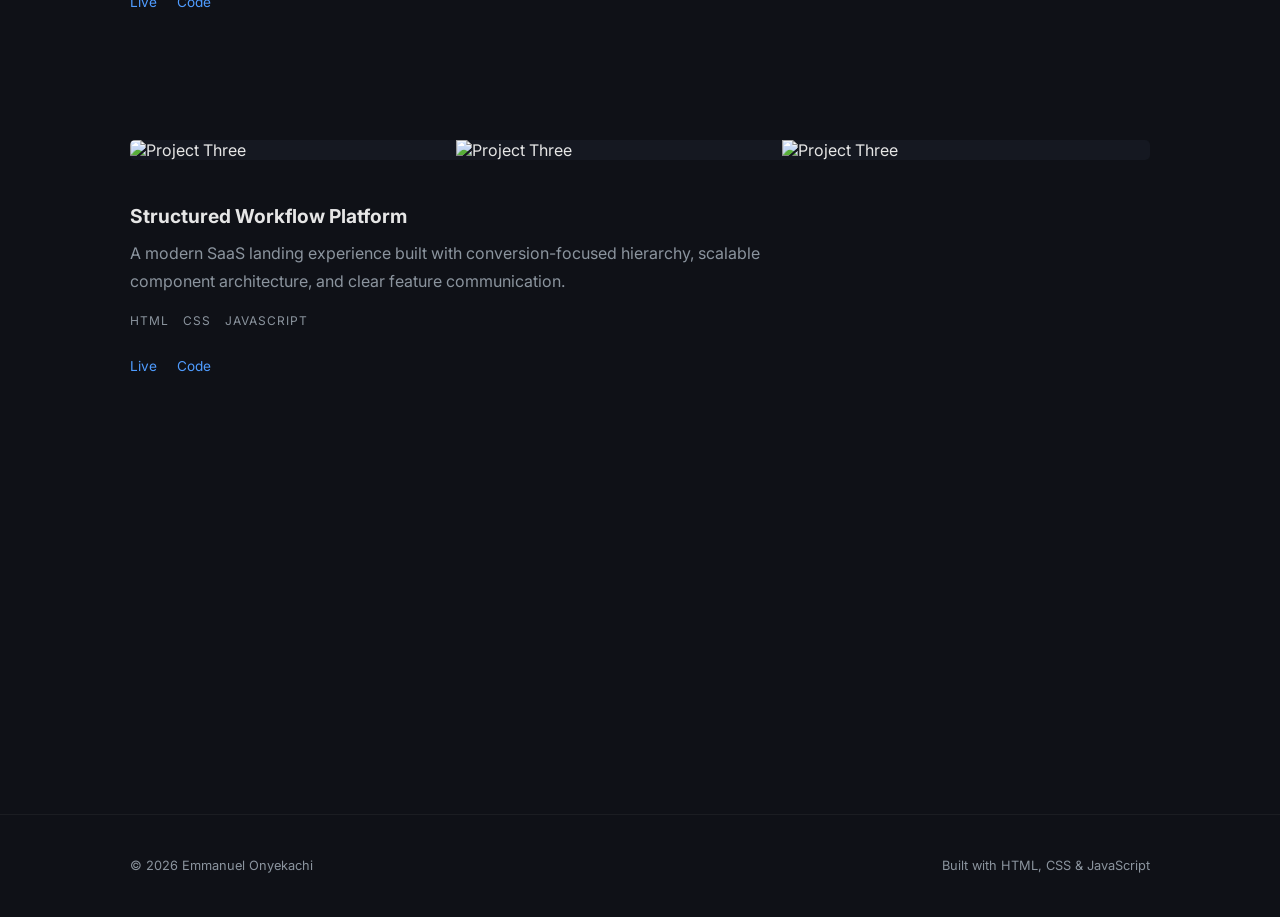
==== commit 06954239: "Add files via upload" ====
--- a/index.html
+++ b/index.html
@@ -60,6 +60,8 @@
       <div class="email-line"></div>
     </div>
 
+
+
     <header class="navbar" id="navbar">
         <div class="nav-container">
 
@@ -91,6 +93,9 @@
             </div>
 
         </div>
+
+        <div class="menu-overlay" id="menuOverlay"></div>
+        
     </header>
 
 
@@ -256,9 +261,9 @@
                 <!-- PROJECT CARD 2 -->
                 <div class="project-card">
                     <div class="project-image">
-                        <img src="project1.jpg" alt="Project Two">
-                        <img src="project1.jpg" alt="Project Two">
-                        <img src="project1.jpg" alt="Project Two">
+                        <img src="images/lumiere-restaurant/lumiere-restaurant1.png" alt="Project Two">
+                        <img src="images/lumiere-restaurant/lumiere-restaurant2.png" alt="Project Two">
+                        <img src="images/lumiere-restaurant/lumiere-restaurant3.png" alt="Project Two">
                     </div>
             
                     <div class="project-content">
@@ -275,7 +280,7 @@
                         </div>
                 
                         <div class="project-links">
-                            <a href="#" target="_blank">Live</a>
+                            <a href="https://emmanuelonyeka.github.io/lumiere-restaurant/" target="_blank">Live</a>
                             <a href="#" target="_blank">Code</a>
                         </div>
                     </div>
@@ -370,7 +375,7 @@
                   X (Twitter)
               </a>
 
-              <a href="https://x.com/emmmybills?s=21" target="_blank" class="contact-link">
+              <a href="https://wa.me/2348147931141" target="_blank" class="contact-link">
                 <span class="icon">
                   <!-- Whatsapp -->
                   <svg viewBox="0 0 24 24" class="whatsapp-icon" fill="currentColor">
--- a/style.css
+++ b/style.css
@@ -269,13 +269,17 @@
     flex-direction: column;
     gap: 6px;
     cursor: pointer;
+    position: relative;
+    width: 28px;
+    height: 20px;
+    z-index: 1001;
 }
 
 .menu-toggle span {
     width: 24px;
     height: 2px;
     background: var(--text-primary);
-    transition: 0.3s ease;
+    transition: transform 0.4s ease, opacity 0.3s ease;
 }
 
 /* MOBILE */
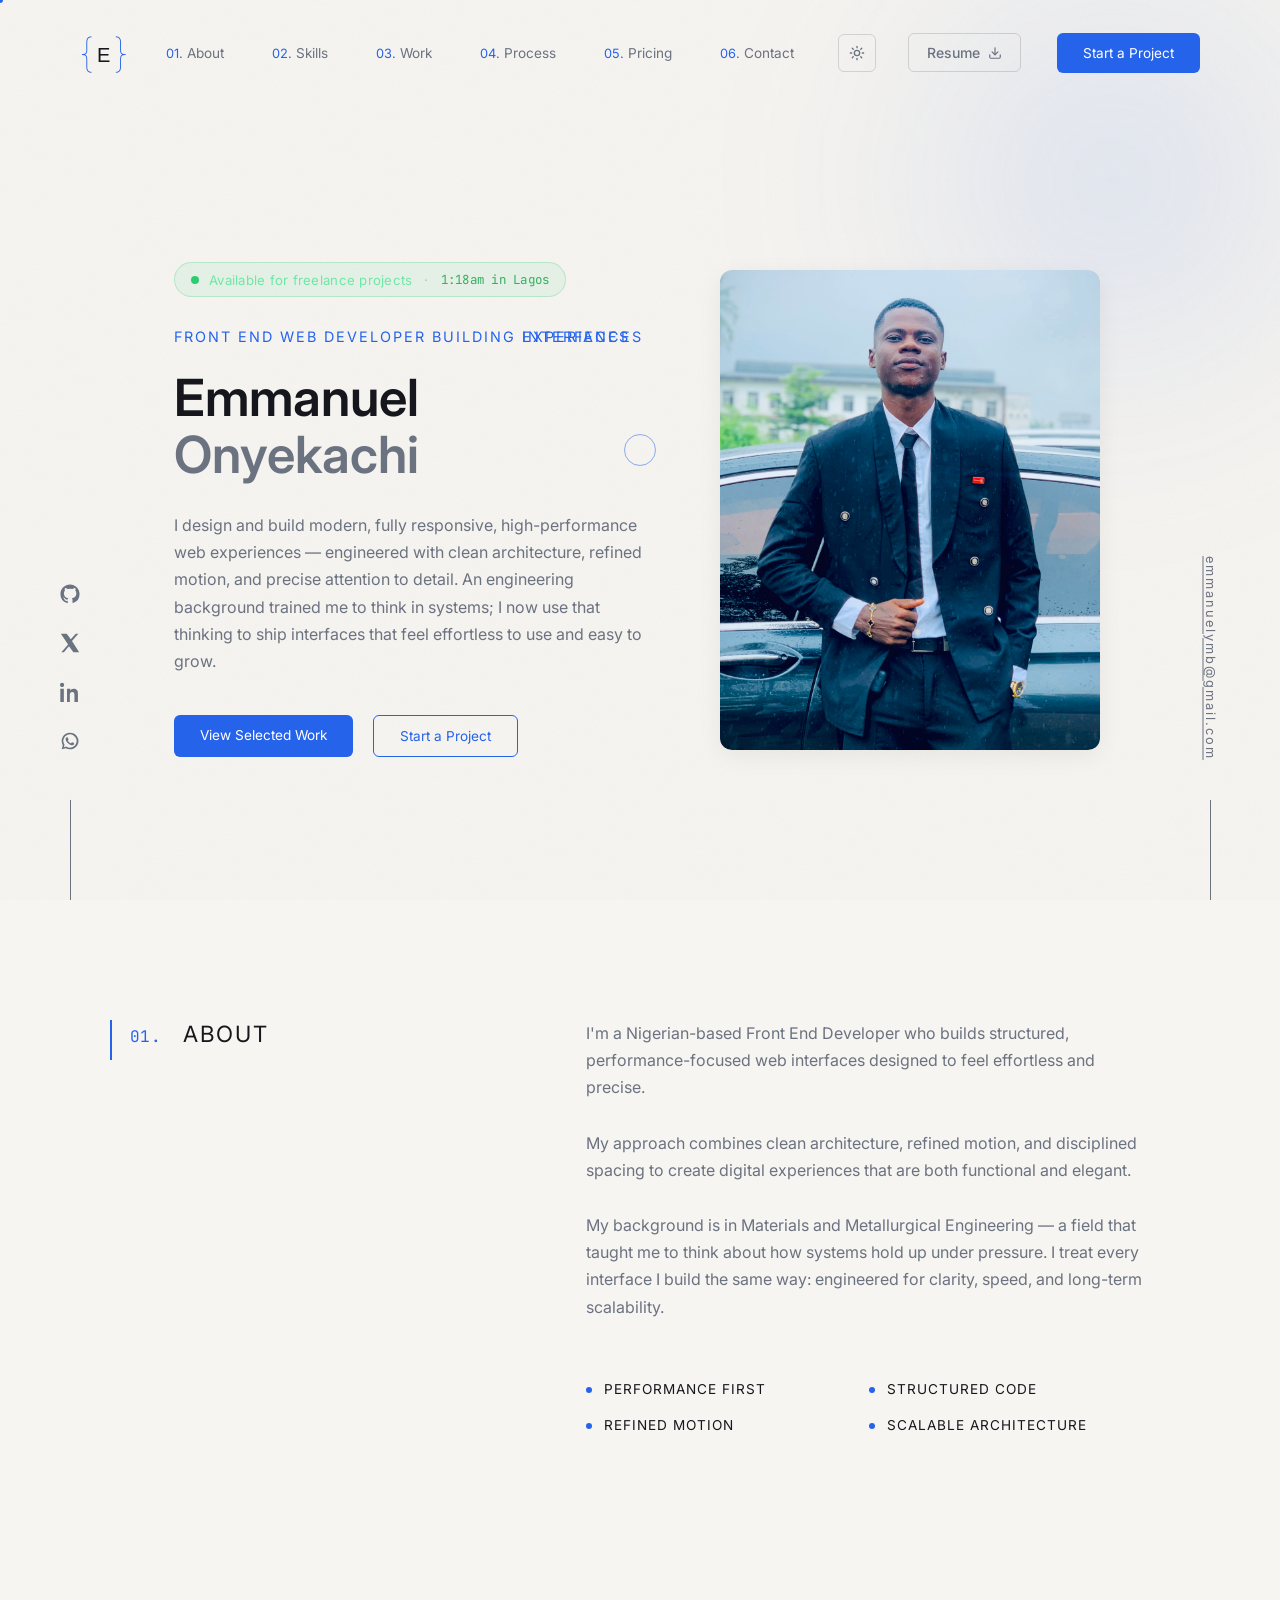
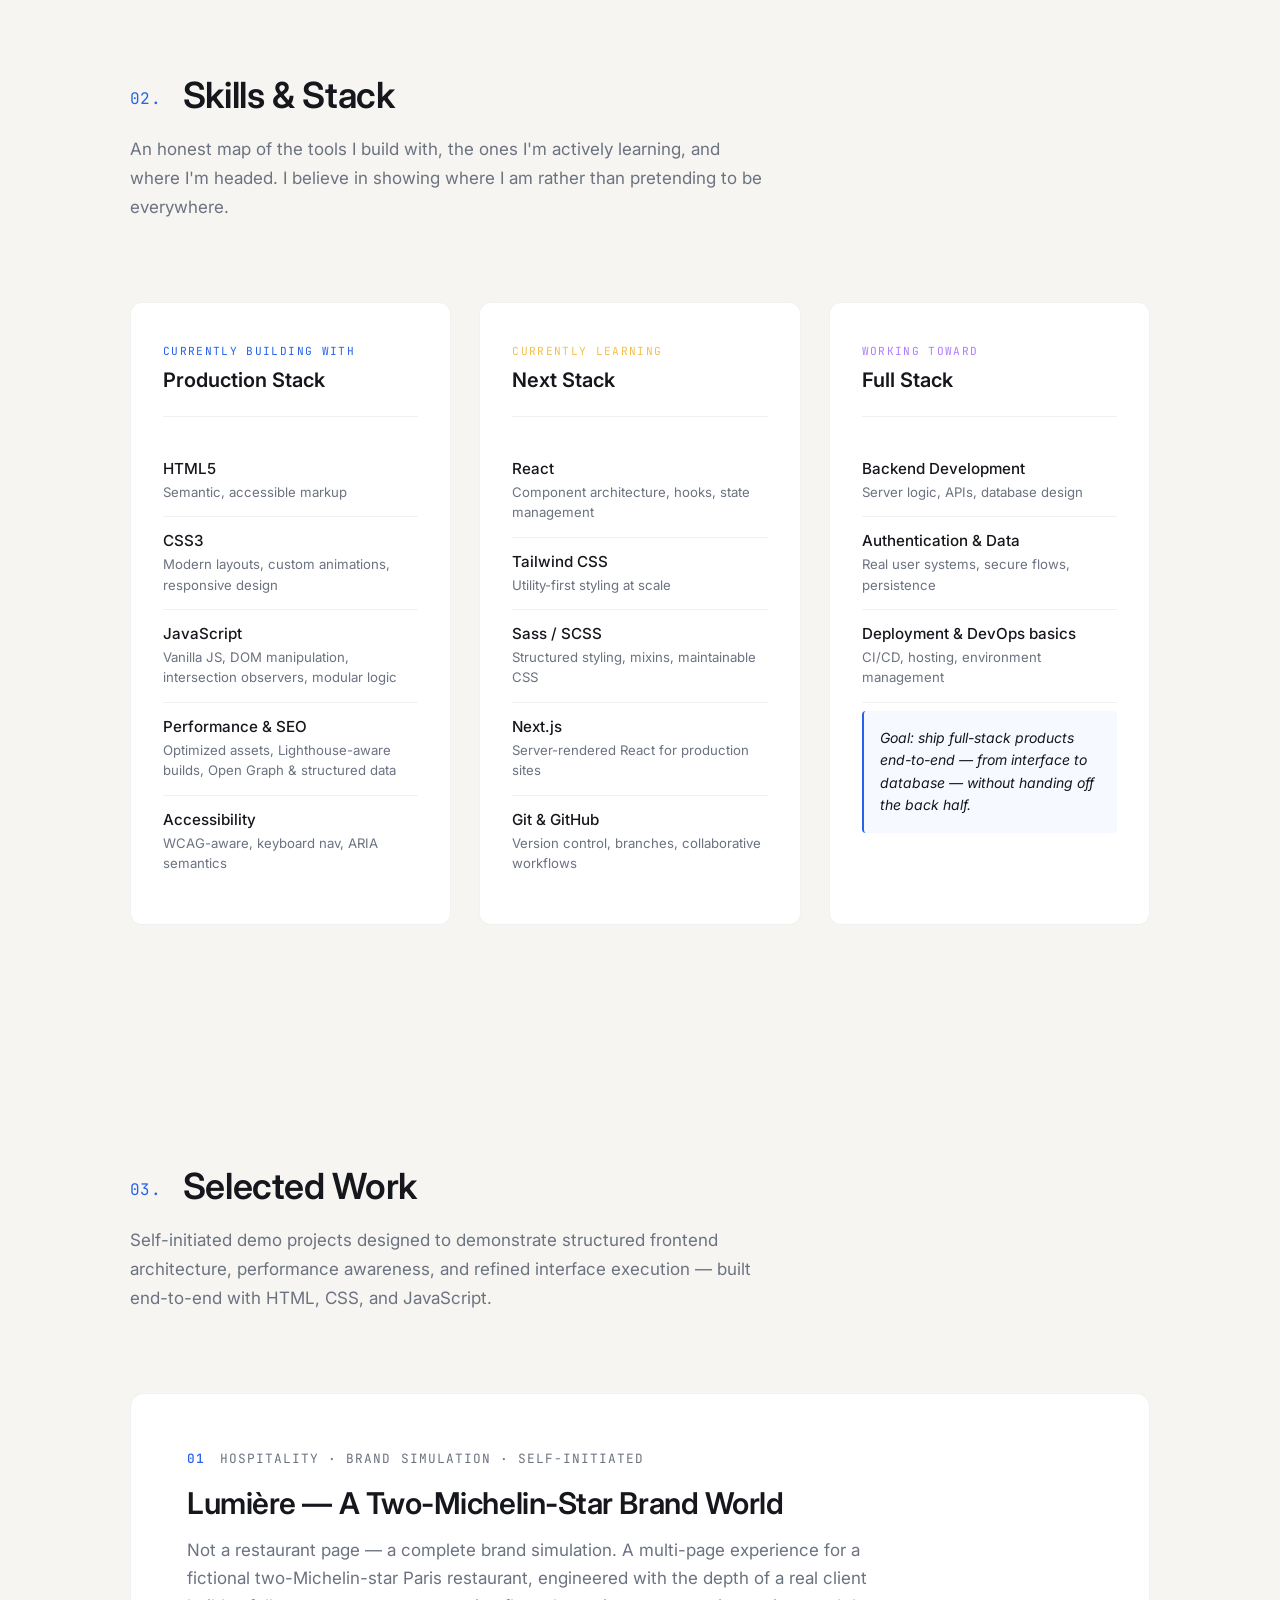
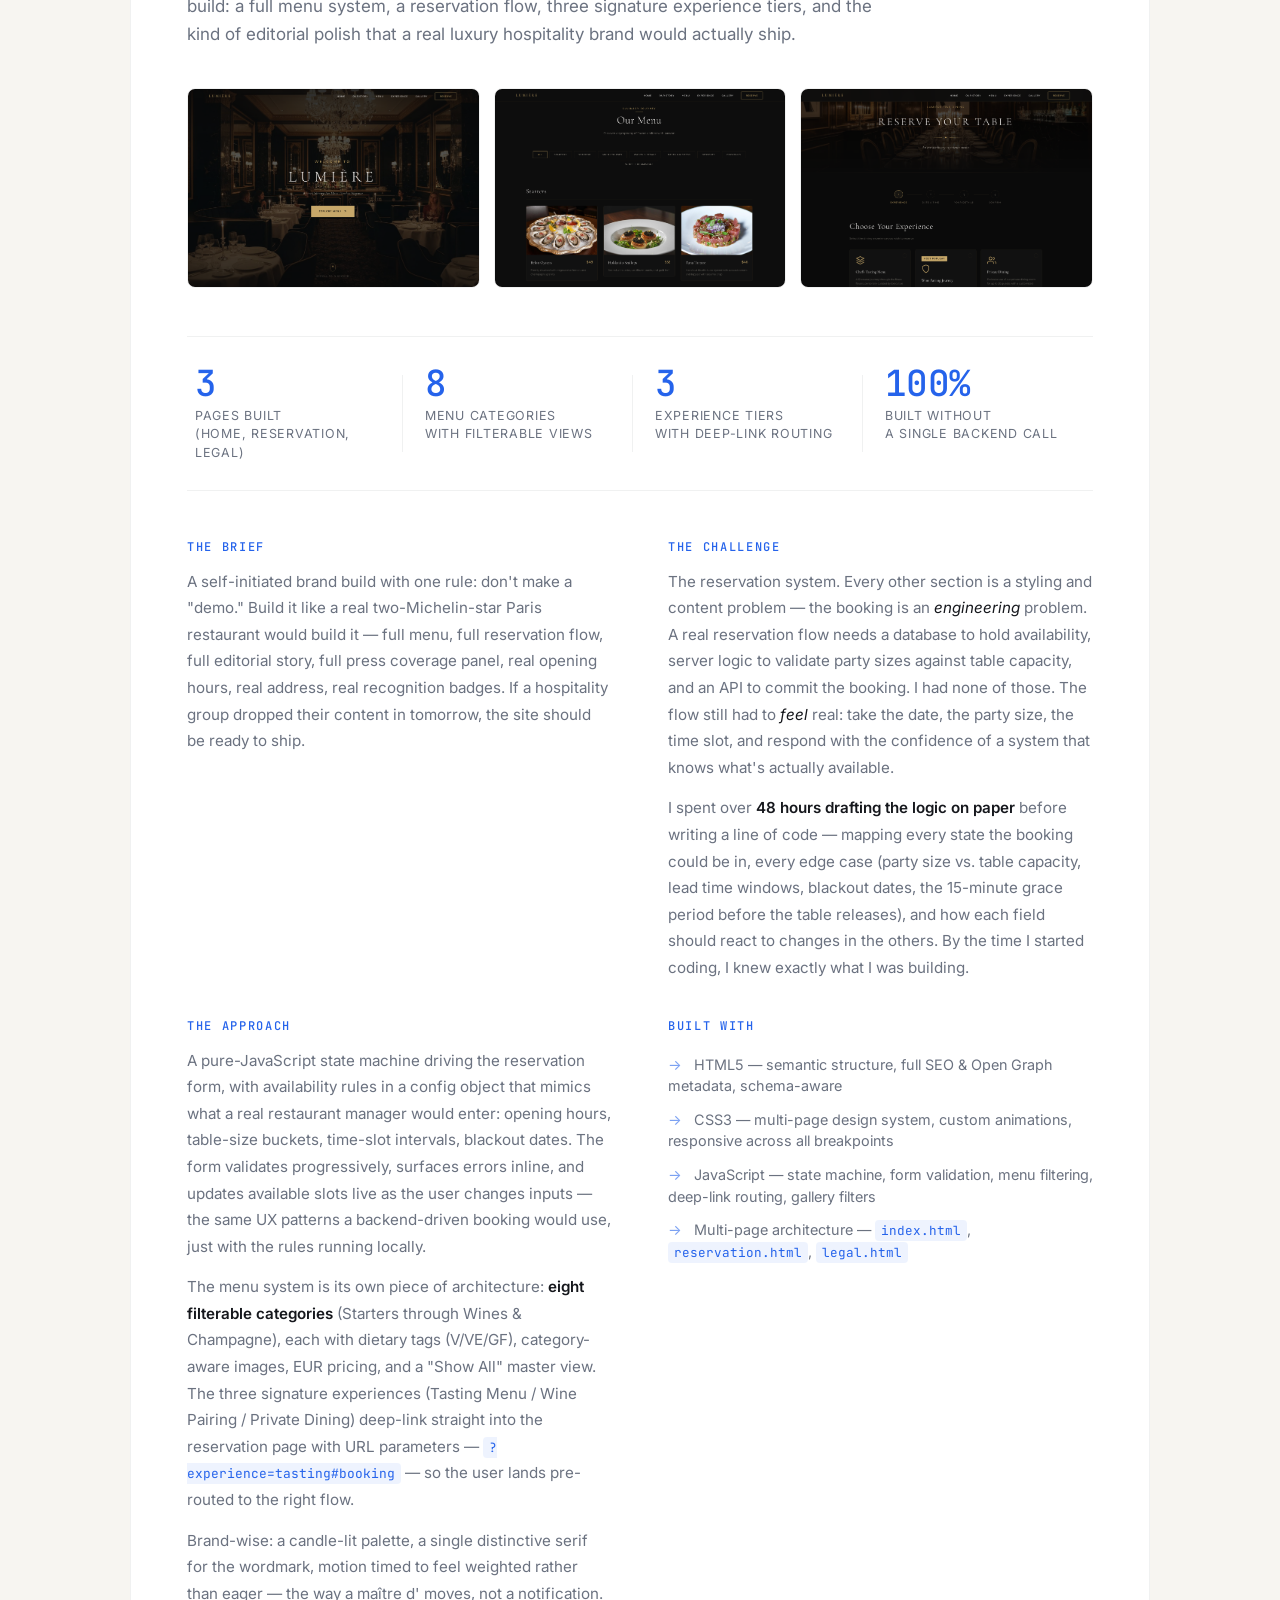
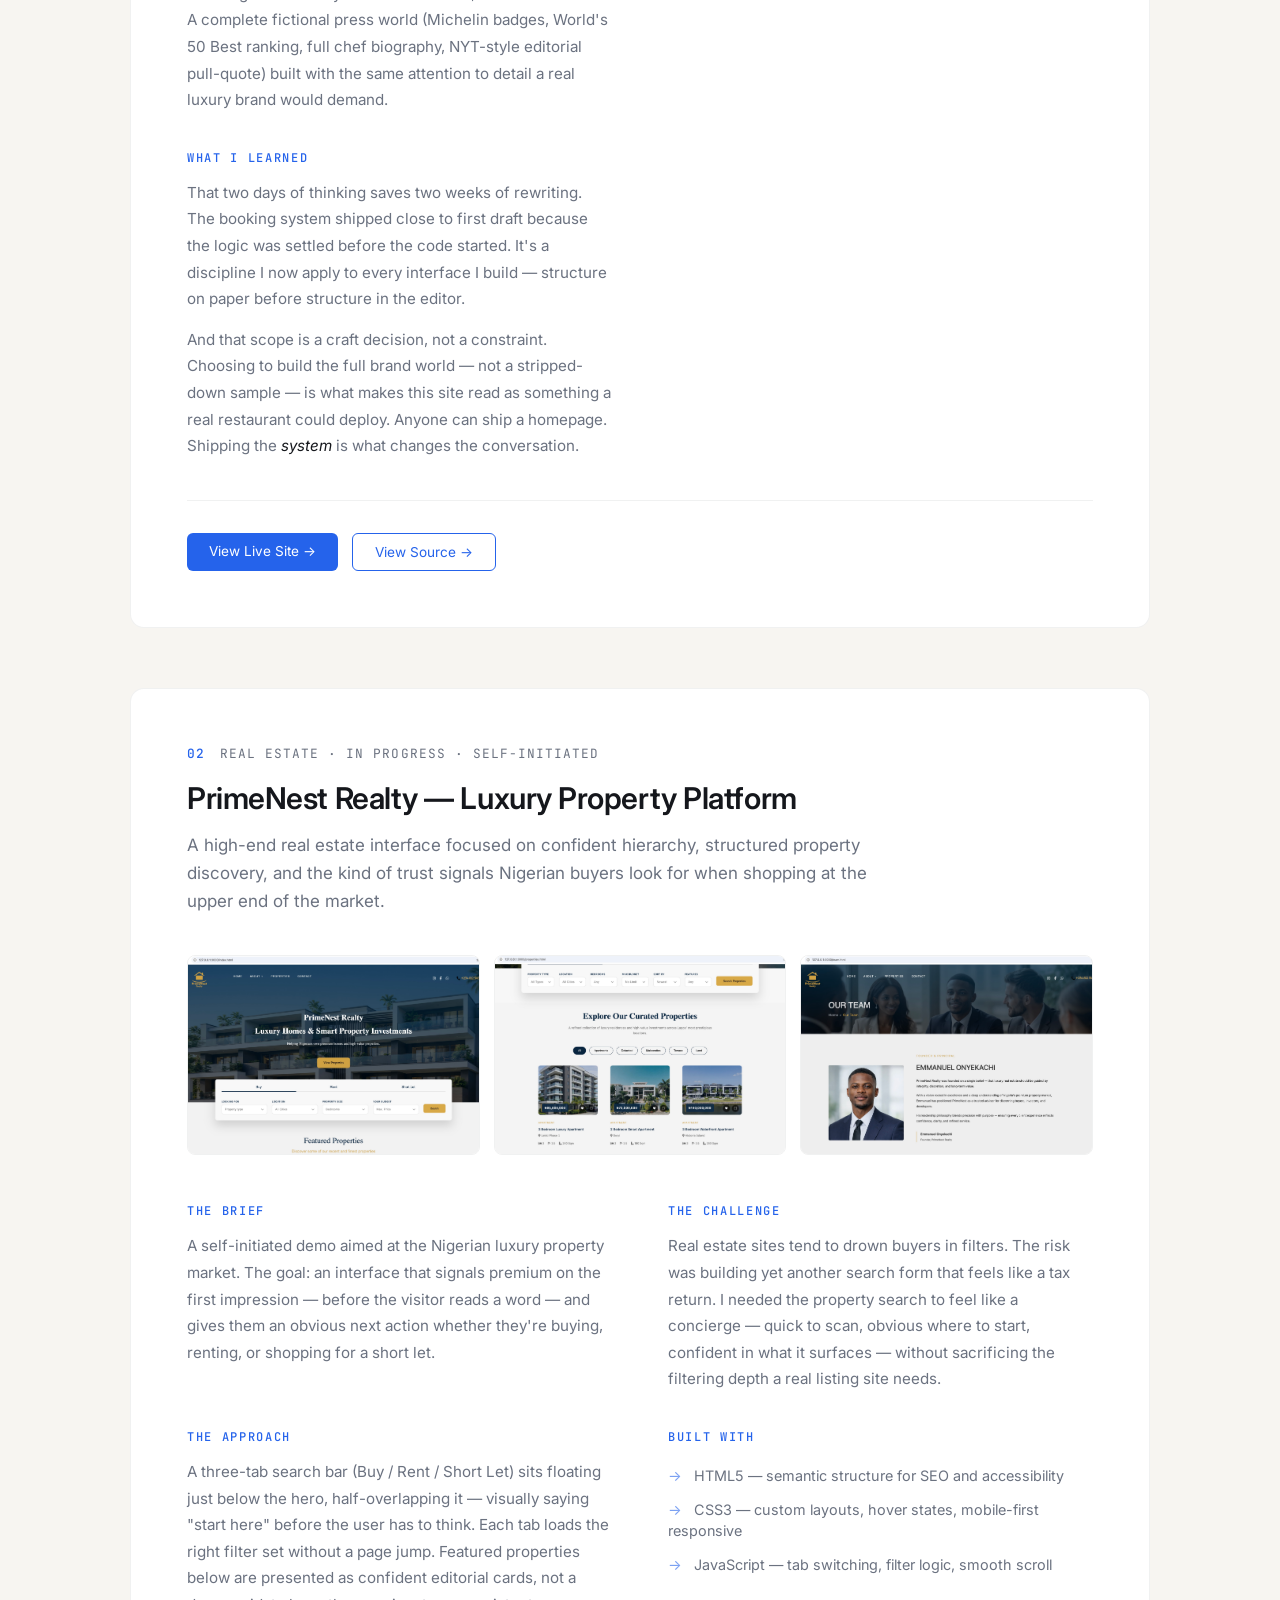
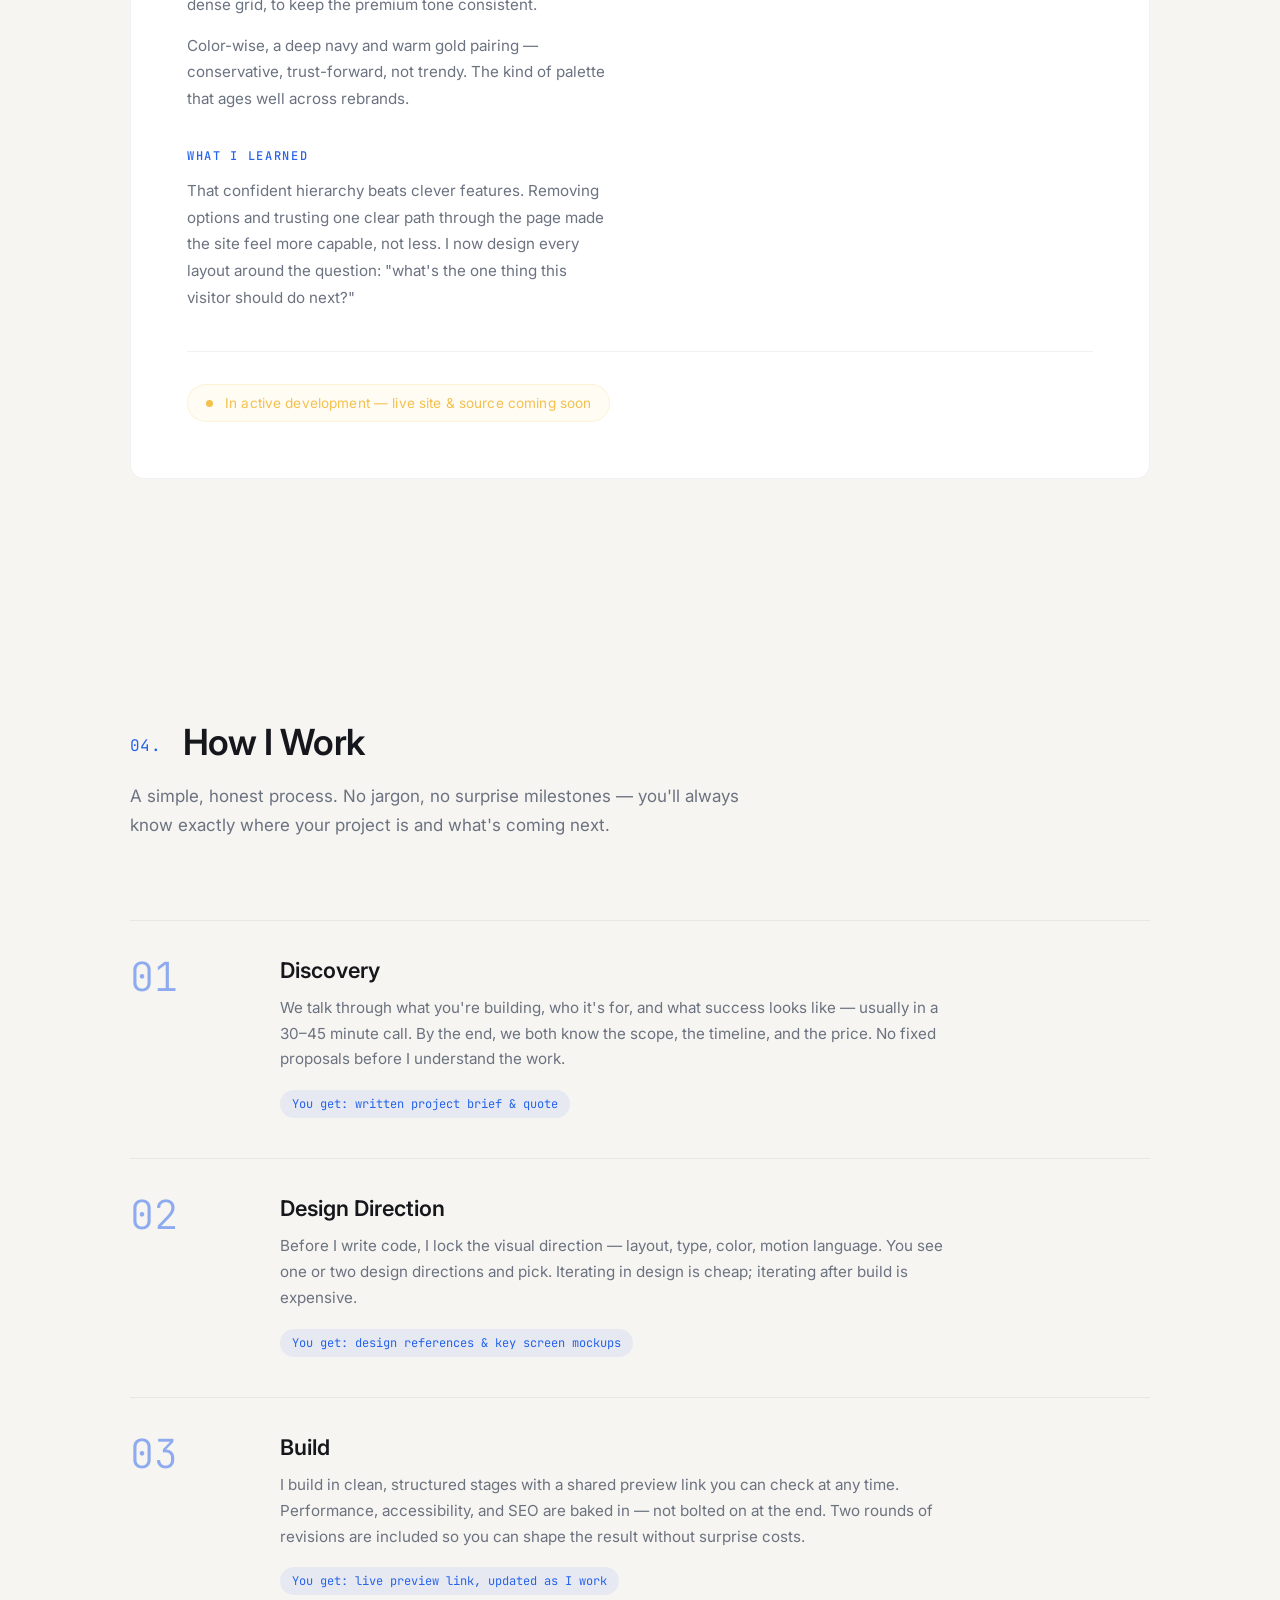
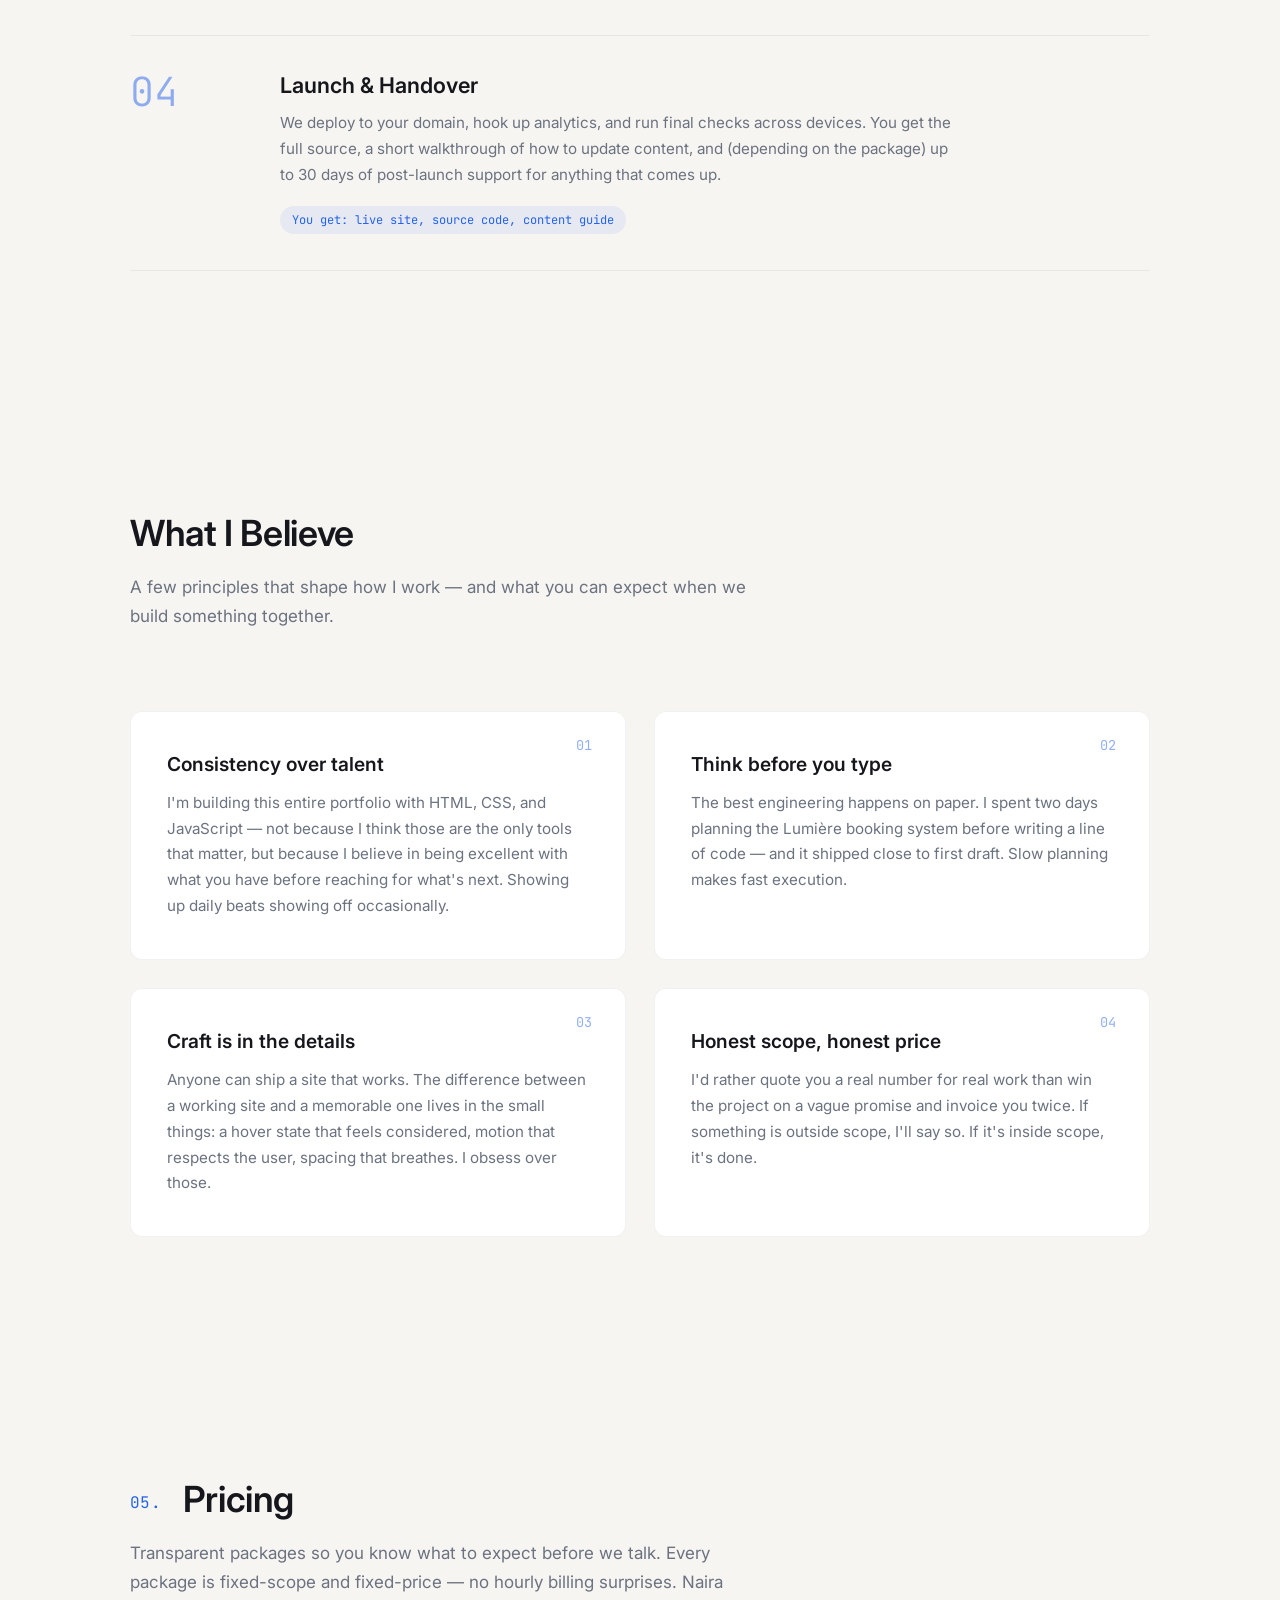
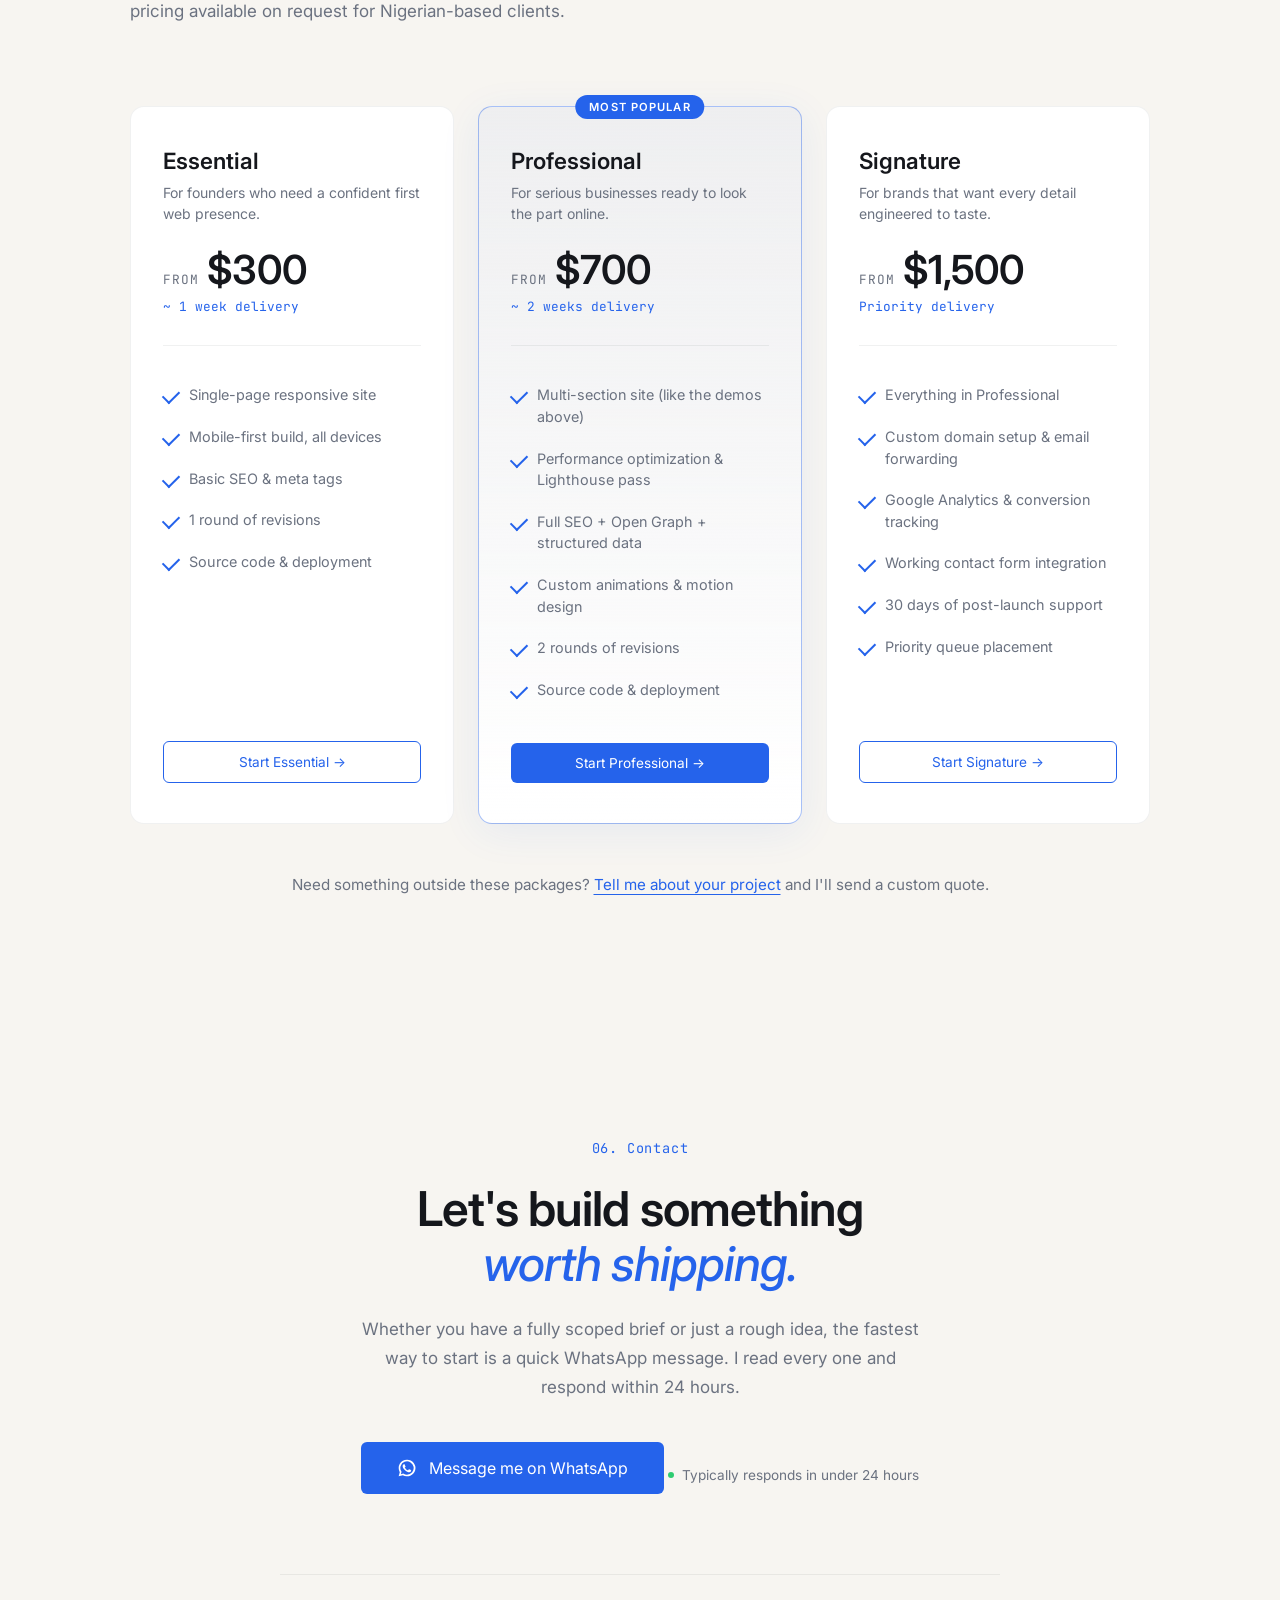
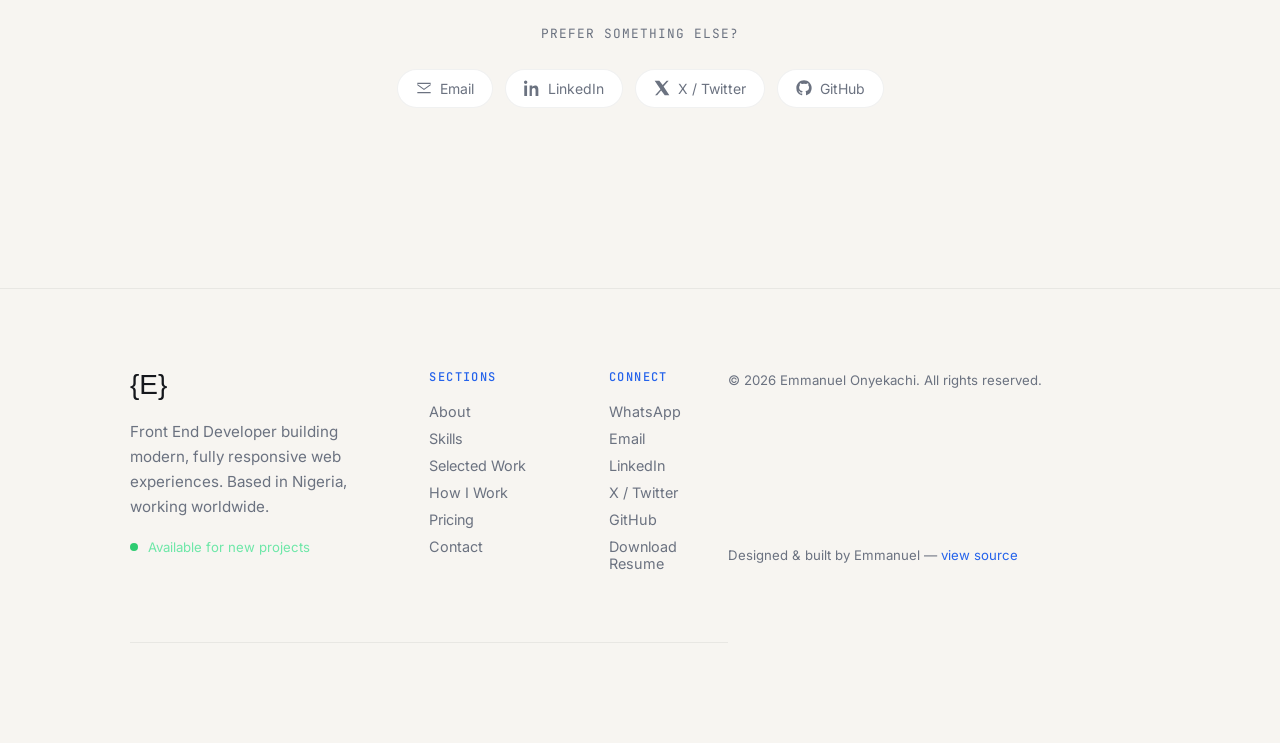
==== commit 3743bcf0: "Add files via upload" ====
--- a/index.html
+++ b/index.html
@@ -3,16 +3,98 @@
 <head>
 <meta charset="UTF-8">
 <meta name="viewport" content="width=device-width, initial-scale=1.0">
-<title>Emmanuel Onyekachi | Front End Web Developer</title>
-
-<link href="https://fonts.googleapis.com/css2?family=Inter:wght@400;500;600&display=swap" rel="stylesheet">
+
+<!-- Primary Meta Tags -->
+<title>Emmanuel Onyekachi — Front End Web Developer | Building Refined Web Experiences</title>
+<meta name="title" content="Emmanuel Onyekachi — Front End Web Developer">
+<meta name="description" content="Nigerian-based Front End Developer building modern, fully responsive, high-performance web experiences with clean architecture, refined motion, and precise attention to detail. Available for freelance work.">
+<meta name="author" content="Emmanuel Onyekachi">
+<meta name="keywords" content="Frontend Developer, Web Developer, Nigeria, React, JavaScript, HTML, CSS, Freelance Developer, UI Engineer, Lagos">
+<meta name="theme-color" content="#0f1117">
+
+<!-- Open Graph / Facebook / LinkedIn / WhatsApp -->
+<meta property="og:type" content="website">
+<meta property="og:url" content="https://emmanuelonyekachi.com/">
+<meta property="og:title" content="Emmanuel Onyekachi — Front End Web Developer">
+<meta property="og:description" content="I design and build modern, fully responsive, high-performance web experiences engineered with clean architecture, refined motion, and precise attention to detail.">
+<meta property="og:image" content="https://emmanuelonyekachi.com/images/og-image.jpg">
+<meta property="og:image:alt" content="Emmanuel Onyekachi — Front End Web Developer Portfolio">
+<meta property="og:image:width" content="1200">
+<meta property="og:image:height" content="630">
+<meta property="og:locale" content="en_US">
+
+<!-- Twitter / X -->
+<meta name="twitter:card" content="summary_large_image">
+<meta name="twitter:url" content="https://emmanuelonyekachi.com/">
+<meta name="twitter:title" content="Emmanuel Onyekachi — Front End Web Developer">
+<meta name="twitter:description" content="I design and build modern, fully responsive, high-performance web experiences engineered with clean architecture, refined motion, and precise attention to detail.">
+<meta name="twitter:image" content="https://emmanuelonyekachi.com/images/og-image.jpg">
+<meta name="twitter:creator" content="@emmmybills">
+
+<!-- Favicons -->
+<link rel="icon" type="image/svg+xml" href="images/favicon.svg">
+<link rel="icon" type="image/png" sizes="32x32" href="images/favicon-32x32.png">
+<link rel="icon" type="image/png" sizes="16x16" href="images/favicon-16x16.png">
+<link rel="apple-touch-icon" sizes="180x180" href="images/apple-touch-icon.png">
+<link rel="manifest" href="site.webmanifest">
+
+<!-- Canonical -->
+<link rel="canonical" href="https://emmanuelonyekachi.com/">
+
+<!-- Preconnect for performance -->
+<link rel="preconnect" href="https://fonts.googleapis.com">
+<link rel="preconnect" href="https://fonts.gstatic.com" crossorigin>
+
+<!-- Theme bootstrap — must run before <body> paints to avoid a flash of dark/light -->
+<script>
+(function() {
+    try {
+        var saved = localStorage.getItem('theme');
+        var preferred = saved || (window.matchMedia('(prefers-color-scheme: light)').matches ? 'light' : 'dark');
+        if (preferred === 'light') {
+            document.documentElement.classList.add('theme-light');
+        }
+    } catch (e) { /* localStorage may be blocked; default to dark */ }
+})();
+</script>
+
+<link href="https://fonts.googleapis.com/css2?family=Inter:wght@400;500;600&family=JetBrains+Mono:wght@400;500&display=swap" rel="stylesheet">
 <link rel="stylesheet" href="style.css">
+
+<!-- Structured Data: Person schema for richer Google results -->
+<script type="application/ld+json">
+{
+  "@context": "https://schema.org",
+  "@type": "Person",
+  "name": "Emmanuel Onyekachi",
+  "url": "https://emmanuelonyekachi.com/",
+  "image": "https://emmanuelonyekachi.com/images/IMG_0659.jpg",
+  "jobTitle": "Front End Web Developer",
+  "description": "Nigerian-based Front End Developer building modern, fully responsive, high-performance web experiences.",
+  "address": {
+    "@type": "PostalAddress",
+    "addressCountry": "NG"
+  },
+  "sameAs": [
+    "https://www.linkedin.com/in/emmanuelymb/",
+    "https://x.com/emmmybills"
+  ],
+  "knowsAbout": ["Front End Development", "Web Design", "JavaScript", "HTML", "CSS", "React"]
+}
+</script>
 </head>
 
 <body>
 
+    <!-- Skip link for keyboard and screen reader users -->
+    <a href="#main-content" class="skip-link">Skip to main content</a>
+
+    <!-- Custom cursor — hidden on touch devices via CSS -->
+    <div class="cursor-dot" id="cursorDot" aria-hidden="true"></div>
+    <div class="cursor-ring" id="cursorRing" aria-hidden="true"></div>
+
     <!-- Subtle Grain Overlay -->
-    <svg class="grain-overlay" xmlns="http://www.w3.org/2000/svg">
+    <svg class="grain-overlay" xmlns="http://www.w3.org/2000/svg" aria-hidden="true">
         <filter id="grainFilter">
         <feTurbulence type="fractalNoise"
                         baseFrequency="0.8"
@@ -24,40 +106,40 @@
 
 
     <!-- LEFT SOCIALS -->
-    <div class="side-socials">
+    <nav class="side-socials" aria-label="Social media links">
       <ul>
-        <li><a href="#" target="_blank" aria-label="GitHub">
+        <li><a href="https://github.com/emmanuelonyeka" target="_blank" rel="noopener noreferrer" aria-label="GitHub profile">
           <!-- GitHub SVG -->
-          <svg viewBox="0 0 24 24" fill="currentColor">
+          <svg viewBox="0 0 24 24" fill="currentColor" aria-hidden="true">
             <path d="M12 .5C5.65.5.5 5.65.5 12a11.5 11.5 0 008 10.94c.58.1.79-.25.79-.56v-2.17c-3.26.71-3.95-1.57-3.95-1.57-.53-1.34-1.29-1.7-1.29-1.7-1.06-.72.08-.7.08-.7 1.17.08 1.79 1.2 1.79 1.2 1.04 1.77 2.74 1.26 3.4.97.1-.75.41-1.26.74-1.55-2.6-.3-5.34-1.3-5.34-5.8 0-1.28.46-2.32 1.2-3.14-.12-.3-.52-1.5.12-3.12 0 0 .98-.31 3.2 1.2a11.1 11.1 0 015.82 0c2.22-1.5 3.2-1.2 3.2-1.2.64 1.62.24 2.82.12 3.12.74.82 1.2 1.86 1.2 3.14 0 4.52-2.75 5.5-5.37 5.8.42.36.8 1.08.8 2.17v3.22c0 .31.2.67.8.56A11.5 11.5 0 0023.5 12C23.5 5.65 18.35.5 12 .5z"/>
           </svg>
         </a></li>
 
-        <li><a href="https://x.com/emmmybills?s=21" target="_blank" aria-label="Twitter">
-          <svg viewBox="0 0 24 24" fill="currentColor">
+        <li><a href="https://x.com/emmmybills?s=21" target="_blank" rel="noopener noreferrer" aria-label="X (Twitter) profile">
+          <svg viewBox="0 0 24 24" fill="currentColor" aria-hidden="true">
             <path d="M18.9 1H22l-7.6 8.7L23 23h-6.9l-5.4-7.1L4.7 23H1.6l8.1-9.3L1 1h7l5 6.6L18.9 1z"/>
           </svg>
         </a></li>
 
-        <li><a href="https://www.linkedin.com/in/emmanuelymb/" target="_blank" aria-label="LinkedIn">
-          <svg viewBox="0 0 24 24" fill="currentColor">
+        <li><a href="https://www.linkedin.com/in/emmanuelymb/" target="_blank" rel="noopener noreferrer" aria-label="LinkedIn profile">
+          <svg viewBox="0 0 24 24" fill="currentColor" aria-hidden="true">
             <path d="M4.98 3.5C4.98 5 3.87 6.1 2.5 6.1S0 5 0 3.5 1.1.9 2.5.9 4.98 2 4.98 3.5zM.4 8.1h4.2V24H.4zM8.4 8.1h4v2.2h.06c.56-1 1.94-2.2 4-2.2 4.28 0 5.07 2.82 5.07 6.5V24h-4.2v-7.7c0-1.84-.03-4.2-2.56-4.2-2.56 0-2.95 2-2.95 4.07V24H8.4z"/>
           </svg>
         </a></li>
 
-        <li><a href="https://wa.me/2348169269415" target="_blank" aria-label="Whatsapp">
-          <svg viewBox="0 0 24 24" class="whatsapp-icon" fill="currentColor">
+        <li><a href="https://wa.me/2348169269415" target="_blank" rel="noopener noreferrer" aria-label="Chat on WhatsApp">
+          <svg viewBox="0 0 24 24" class="whatsapp-icon" fill="currentColor" aria-hidden="true">
             <path d="M12 2a10 10 0 0 0-8.66 15l-1.34 4.9 5.02-1.32A10 10 0 1 0 12 2zm0 18a8 8 0 0 1-4.07-1.1l-.29-.17-2.98.78.8-2.9-.19-.3A8 8 0 1 1 12 20zm4.48-5.69c-.25-.12-1.47-.73-1.7-.82-.23-.08-.4-.12-.57.12-.17.25-.65.82-.8.99-.14.17-.29.19-.54.06-.25-.12-1.06-.39-2.01-1.24-.74-.66-1.24-1.48-1.39-1.73-.14-.25-.02-.38.1-.5.1-.1.25-.27.37-.4.12-.14.17-.25.25-.42.08-.17.04-.31-.02-.44-.06-.12-.57-1.37-.78-1.88-.2-.48-.41-.41-.57-.42h-.48c-.17 0-.44.06-.67.31-.23.25-.88.86-.88 2.1 0 1.24.9 2.43 1.03 2.6.12.17 1.77 2.7 4.29 3.78.6.26 1.07.42 1.43.54.6.19 1.15.16 1.58.1.48-.07 1.47-.6 1.68-1.18.21-.58.21-1.07.14-1.18-.06-.1-.23-.17-.48-.29z"/>
           </svg>
         </a></li>
       </ul>
-      <div class="social-line"></div>
-    </div>
+      <div class="social-line" aria-hidden="true"></div>
+    </nav>
 
     <!-- RIGHT EMAIL -->
     <div class="side-email">
       <a href="mailto:emmanuelymb@gmail.com">emmanuelymb@gmail.com</a>
-      <div class="email-line"></div>
+      <div class="email-line" aria-hidden="true"></div>
     </div>
 
 
@@ -74,22 +156,42 @@
             </div>
 
             <div class="nav-right">
-                <nav class="nav-links" id="navLinks">
+                <nav class="nav-links" id="navLinks" aria-label="Primary navigation">
                     <a href="#about" class="nav-link"><span class="number">01. </span>About</a>
-                    <a href="#services" class="nav-link"><span class="number">02. </span>Services</a>
-                    <a href="#projects" class="nav-link"><span class="number">03. </span>Projects</a>
-                    <a href="#contact" class="nav-link"><span class="number">04. </span>Contact</a>
+                    <a href="#skills" class="nav-link"><span class="number">02. </span>Skills</a>
+                    <a href="#projects" class="nav-link"><span class="number">03. </span>Work</a>
+                    <a href="#process" class="nav-link"><span class="number">04. </span>Process</a>
+                    <a href="#pricing" class="nav-link"><span class="number">05. </span>Pricing</a>
+                    <a href="#contact" class="nav-link"><span class="number">06. </span>Contact</a>
                 </nav>
 
             
+                <button class="theme-toggle" id="themeToggle" type="button" aria-label="Switch to light theme" title="Switch theme">
+                    <!-- Two icons; CSS shows whichever matches the current theme -->
+                    <svg class="theme-icon theme-icon-sun" viewBox="0 0 24 24" fill="none" stroke="currentColor" stroke-width="2" stroke-linecap="round" stroke-linejoin="round" width="16" height="16" aria-hidden="true">
+                        <circle cx="12" cy="12" r="4"/>
+                        <path d="M12 2v2M12 20v2M4.93 4.93l1.41 1.41M17.66 17.66l1.41 1.41M2 12h2M20 12h2M4.93 19.07l1.41-1.41M17.66 6.34l1.41-1.41"/>
+                    </svg>
+                    <svg class="theme-icon theme-icon-moon" viewBox="0 0 24 24" fill="none" stroke="currentColor" stroke-width="2" stroke-linecap="round" stroke-linejoin="round" width="16" height="16" aria-hidden="true">
+                        <path d="M21 12.79A9 9 0 1 1 11.21 3 7 7 0 0 0 21 12.79z"/>
+                    </svg>
+                </button>
+                <a href="Emmanuel-Onyekachi-Resume.pdf" target="_blank" rel="noopener noreferrer" class="resume-btn" aria-label="Download resume (PDF)">
+                    Resume
+                    <svg viewBox="0 0 24 24" fill="none" stroke="currentColor" stroke-width="2" stroke-linecap="round" stroke-linejoin="round" width="14" height="14" aria-hidden="true">
+                        <path d="M21 15v4a2 2 0 0 1-2 2H5a2 2 0 0 1-2-2v-4"/>
+                        <polyline points="7 10 12 15 17 10"/>
+                        <line x1="12" y1="15" x2="12" y2="3"/>
+                    </svg>
+                </a>
                 <a href="#contact" class="cta-btn" id="ctaBtn">
-                    Work With Me
+                    Start a Project
                 </a>
 
-                <div class="menu-toggle" id="menuToggle">
+                <button class="menu-toggle" id="menuToggle" type="button" aria-label="Toggle navigation menu" aria-controls="navLinks" aria-expanded="false">
                     <span></span>
                     <span class="second-toggle"></span>
-                </div>
+                </button>
             </div>
 
         </div>
@@ -99,29 +201,51 @@
     </header>
 
 
-    <section class="hero">
+    <main id="main-content">
+
+    <section class="hero" aria-labelledby="hero-name">
+
+        <!-- Animated background — single soft orb that drifts behind hero. Decorative. -->
+        <div class="hero-bg-orb" aria-hidden="true"></div>
 
         <div class="container hero-container">
       
           <div class="hero-left reveal-section">
-      
-            <p class="hero-intro reveal">Front End Web Developer</p>
-      
-            <h1 class="hero-name">
+
+            <div class="status-pill reveal" role="status" aria-label="Currently available for new projects">
+              <span class="status-dot" aria-hidden="true"></span>
+              <span class="status-text">Available for freelance projects</span>
+              <span class="status-divider" aria-hidden="true">&middot;</span>
+              <span class="status-time" id="liveTime" aria-label="Local time in Lagos">
+                <!-- Populated by JS; falls back to nothing if JS disabled -->
+              </span>
+            </div>
+      
+            <p class="hero-intro reveal">
+              Front End Web Developer building
+              <span class="word-cycle" aria-live="polite">
+                <span class="word-cycle-item is-active">interfaces</span>
+                <span class="word-cycle-item">experiences</span>
+                <span class="word-cycle-item">products</span>
+                <span class="word-cycle-item">systems</span>
+              </span>
+            </p>
+      
+            <h1 class="hero-name" id="hero-name">
               <span class="reveal">Emmanuel</span><br>
               <span class="reveal onyekachi">Onyekachi</span>
             </h1>
       
             <p class="hero-description reveal">
-              I am a Nigerian-based Front-end Web Developer with a bachelor's in Materials 
-              and Metallurgical Engineering.
-              I design and build modern, fully responsive, high-performance web experiences 
+              I design and build modern, fully responsive, high-performance web experiences &mdash;
               engineered with clean architecture, refined motion, and precise attention to detail.
+              An engineering background trained me to think in systems; I now use that thinking to
+              ship interfaces that feel effortless to use and easy to grow.
             </p>
       
             <div class="hero-buttons reveal">
-              <a href="#projects" class="btn-primary">View Projects</a>
-              <a href="#contact" class="btn-outline">Contact Me</a>
+              <a href="#projects" class="btn-primary">View Selected Work</a>
+              <a href="#contact" class="btn-outline">Start a Project</a>
             </div>
       
           </div>
@@ -141,12 +265,12 @@
         <div class="container about-container">
       
             <div class="about-left">
-                <h2>About</h2>
+                <h2><span class="section-num">01.</span> About</h2>
             </div>
 
             <div class="about-right">
                 <p>
-                  I build structured, performance-focused web interfaces designed to feel effortless and precise.
+                  I'm a Nigerian-based Front End Developer who builds structured, performance-focused web interfaces designed to feel effortless and precise.
                 </p>
               
                 <p>
@@ -154,7 +278,7 @@
                 </p>
               
                 <p>
-                  Every project I work on is treated as a product — engineered for clarity, speed, and long-term scalability.
+                  My background is in Materials and Metallurgical Engineering &mdash; a field that taught me to think about how systems hold up under pressure. I treat every interface I build the same way: engineered for clarity, speed, and long-term scalability.
                 </p>
               
                 <div class="principles">
@@ -170,48 +294,103 @@
 
 
 
-    <section class="section services reveal-section" id="services">
+    <section class="section skills reveal-section" id="skills">
         <div class="container">
-      
-          <div class="services-header">
-            <h2>Services</h2>
+
+          <div class="section-header">
+            <h2><span class="section-num">02.</span> Skills &amp; Stack</h2>
             <p>
-              Focused capabilities designed to deliver structured, scalable, and performance-driven interfaces.
+              An honest map of the tools I build with, the ones I'm actively learning, and where I'm headed.
+              I believe in showing where I am rather than pretending to be everywhere.
             </p>
           </div>
-      
-          <div class="services-grid">
-      
-            <div class="service-card">
-              <h3>Custom Frontend Development</h3>
-              <p>
-                Responsive, high-performance interfaces built with clean architecture and modern best practices.
-              </p>
-            </div>
-      
-            <div class="service-card">
-              <h3>UI Implementation</h3>
-              <p>
-                Pixel-accurate translation of Figma or design systems into accessible, production-ready code.
-              </p>
-            </div>
-      
-            <div class="service-card">
-              <h3>Performance Optimization</h3>
-              <p>
-                Refining load speed, rendering efficiency, and structural integrity for long-term scalability.
-              </p>
-            </div>
-      
-            <div class="service-card">
-              <h3>Interface Refinement</h3>
-              <p>
-                Enhancing existing products through motion polish, spacing discipline, and UI clarity.
-              </p>
-            </div>
-      
+
+          <div class="skills-grid">
+
+            <div class="skill-column">
+              <div class="skill-column-header">
+                <span class="skill-tag-label">Currently building with</span>
+                <h3>Production Stack</h3>
+              </div>
+              <ul class="skill-list">
+                <li>
+                  <span class="skill-name">HTML5</span>
+                  <span class="skill-meta">Semantic, accessible markup</span>
+                </li>
+                <li>
+                  <span class="skill-name">CSS3</span>
+                  <span class="skill-meta">Modern layouts, custom animations, responsive design</span>
+                </li>
+                <li>
+                  <span class="skill-name">JavaScript</span>
+                  <span class="skill-meta">Vanilla JS, DOM manipulation, intersection observers, modular logic</span>
+                </li>
+                <li>
+                  <span class="skill-name">Performance &amp; SEO</span>
+                  <span class="skill-meta">Optimized assets, Lighthouse-aware builds, Open Graph &amp; structured data</span>
+                </li>
+                <li>
+                  <span class="skill-name">Accessibility</span>
+                  <span class="skill-meta">WCAG-aware, keyboard nav, ARIA semantics</span>
+                </li>
+              </ul>
+            </div>
+
+            <div class="skill-column">
+              <div class="skill-column-header">
+                <span class="skill-tag-label skill-tag-learning">Currently learning</span>
+                <h3>Next Stack</h3>
+              </div>
+              <ul class="skill-list">
+                <li>
+                  <span class="skill-name">React</span>
+                  <span class="skill-meta">Component architecture, hooks, state management</span>
+                </li>
+                <li>
+                  <span class="skill-name">Tailwind CSS</span>
+                  <span class="skill-meta">Utility-first styling at scale</span>
+                </li>
+                <li>
+                  <span class="skill-name">Sass / SCSS</span>
+                  <span class="skill-meta">Structured styling, mixins, maintainable CSS</span>
+                </li>
+                <li>
+                  <span class="skill-name">Next.js</span>
+                  <span class="skill-meta">Server-rendered React for production sites</span>
+                </li>
+                <li>
+                  <span class="skill-name">Git &amp; GitHub</span>
+                  <span class="skill-meta">Version control, branches, collaborative workflows</span>
+                </li>
+              </ul>
+            </div>
+
+            <div class="skill-column">
+              <div class="skill-column-header">
+                <span class="skill-tag-label skill-tag-future">Working toward</span>
+                <h3>Full Stack</h3>
+              </div>
+              <ul class="skill-list">
+                <li>
+                  <span class="skill-name">Backend Development</span>
+                  <span class="skill-meta">Server logic, APIs, database design</span>
+                </li>
+                <li>
+                  <span class="skill-name">Authentication &amp; Data</span>
+                  <span class="skill-meta">Real user systems, secure flows, persistence</span>
+                </li>
+                <li>
+                  <span class="skill-name">Deployment &amp; DevOps basics</span>
+                  <span class="skill-meta">CI/CD, hosting, environment management</span>
+                </li>
+                <li class="skill-note">
+                  <em>Goal: ship full-stack products end-to-end &mdash; from interface to database &mdash; without handing off the back half.</em>
+                </li>
+              </ul>
+            </div>
+
           </div>
-      
+
         </div>
     </section>
 
@@ -220,191 +399,589 @@
     <section class="section projects reveal-section" id="projects">
         <div class="container">
       
-            <div class="projects-header">
-                <h2>Selected Work</h2>
+            <div class="section-header">
+                <h2><span class="section-num">03.</span> Selected Work</h2>
                 <p>
-                A selection of projects demonstrating structured frontend architecture,
-                performance awareness, and refined interface execution.
+                Self-initiated demo projects designed to demonstrate structured frontend architecture,
+                performance awareness, and refined interface execution &mdash; built end-to-end with HTML, CSS, and JavaScript.
                 </p>
             </div>
-        
-            <div class="projects-grid">
-        
-                <!-- PROJECT CARD 1 -->
-                <div class="project-card">
-                    <div class="project-image">
-                        <img src="images/Real_Estate/Screenshot 2026-02-25 at 09.11.17.jpg" alt="Project One" class="preview-image">
-                        <img src="images/Real_Estate/Screenshot 2026-02-25 at 09.12.01.jpg" alt="Project One" class="preview-image">
-                        <img src="images/Real_Estate/Screenshot 2026-02-25 at 09.12.14.jpg" alt="Project One" class="preview-image">
-                    </div>
-        
-                    <div class="project-content">
-                        <h3>Luxury Real Estate Platform</h3>
-                        <p>
-                        High-end responsive interface with refined motion and structured layout system.
-                        </p>
-            
-                        <div class="project-tech">
-                            <span>HTML</span>
-                            <span>CSS</span>
-                            <span>JavaScript</span>
-                        </div>
-            
-                        <div class="project-links">
-                            <a href="#" target="_blank">Live</a>
-                            <a href="#" target="_blank">Code</a>
-                        </div>
-                    </div>
-                </div>
-
-
-                <!-- PROJECT CARD 2 -->
-                <div class="project-card">
-                    <div class="project-image">
-                        <img src="images/lumiere-restaurant/lumiere-restaurant1.png" alt="Project Two">
-                        <img src="images/lumiere-restaurant/lumiere-restaurant2.png" alt="Project Two">
-                        <img src="images/lumiere-restaurant/lumiere-restaurant3.png" alt="Project Two">
-                    </div>
-            
-                    <div class="project-content">
-                        <h3>Signature Dining Experience</h3>
-                        <p>
-                            A refined, brand-focused restaurant interface designed to capture atmosphere, 
-                            elevate presentation, and create a seamless reservation journey across devices.
-                        </p>
-                
-                        <div class="project-tech">
-                            <span>HTML</span>
-                            <span>CSS</span>
-                            <span>JavaScript</span>
-                        </div>
-                
-                        <div class="project-links">
-                            <a href="https://emmanuelonyeka.github.io/lumiere-restaurant/" target="_blank">Live</a>
-                            <a href="#" target="_blank">Code</a>
-                        </div>
-                    </div>
-                </div>
-
-
-                <!-- PROJECT CARD 3 -->
-                <div class="project-card">
-                    <div class="project-image">
-                        <img src="project1.jpg" alt="Project Three">
-                        <img src="project1.jpg" alt="Project Three">
-                        <img src="project1.jpg" alt="Project Three">
-                    </div>
-            
-                    <div class="project-content">
-                        <h3>Structured Workflow Platform</h3>
-                        <p>
-                            A modern SaaS landing experience built with conversion-focused hierarchy, 
-                            scalable component architecture, and clear feature communication.
-                        </p>
-                
-                        <div class="project-tech">
-                            <span>HTML</span>
-                            <span>CSS</span>
-                            <span>JavaScript</span>
-                        </div>
-                
-                        <div class="project-links">
-                            <a href="#" target="_blank">Live</a>
-                            <a href="#" target="_blank">Code</a>
-                        </div>
-                    </div>
-                </div>
-        
-            </div>
-      
+
+
+            <!-- ============================================
+                 CASE STUDY 1 — Lumière Restaurant
+                 Lead with this one. The booking-system challenge
+                 is the strongest single technical story Emmanuel has.
+            ============================================= -->
+            <article class="case-study">
+
+                <header class="case-study-header">
+                    <div class="case-study-meta">
+                        <span class="case-study-num">01</span>
+                        <span class="case-study-tag">Hospitality &middot; Brand simulation &middot; Self-initiated</span>
+                    </div>
+                    <h3 class="case-study-title">Lumi&egrave;re &mdash; A Two-Michelin-Star Brand World</h3>
+                    <p class="case-study-summary">
+                        Not a restaurant page &mdash; a complete brand simulation. A multi-page experience for a fictional two-Michelin-star Paris restaurant,
+                        engineered with the depth of a real client build: a full menu system, a reservation flow, three signature experience tiers, and the
+                        kind of editorial polish that a real luxury hospitality brand would actually ship.
+                    </p>
+                </header>
+
+                <div class="case-study-gallery">
+                    <img src="images/lumiere-restaurant/lumiere-restaurant1.png" alt="Lumi&egrave;re homepage with cinematic dining room hero and reservation CTA" class="preview-image">
+                    <img src="images/lumiere-restaurant/lumiere-restaurant2.png" alt="Lumi&egrave;re menu system with category tabs and signature dishes" class="preview-image">
+                    <img src="images/lumiere-restaurant/lumiere-restaurant3.png" alt="Lumi&egrave;re reservation and visit experience" class="preview-image">
+                </div>
+
+                <div class="case-study-stats">
+                    <div class="case-stat">
+                        <span class="case-stat-num">3</span>
+                        <span class="case-stat-label">Pages built<br>(home, reservation, legal)</span>
+                    </div>
+                    <div class="case-stat">
+                        <span class="case-stat-num">8</span>
+                        <span class="case-stat-label">Menu categories<br>with filterable views</span>
+                    </div>
+                    <div class="case-stat">
+                        <span class="case-stat-num">3</span>
+                        <span class="case-stat-label">Experience tiers<br>with deep-link routing</span>
+                    </div>
+                    <div class="case-stat">
+                        <span class="case-stat-num">100%</span>
+                        <span class="case-stat-label">Built without<br>a single backend call</span>
+                    </div>
+                </div>
+
+                <div class="case-study-body">
+
+                    <div class="case-study-block">
+                        <h4>The Brief</h4>
+                        <p>
+                            A self-initiated brand build with one rule: don't make a "demo." Build it like a real two-Michelin-star Paris restaurant
+                            would build it &mdash; full menu, full reservation flow, full editorial story, full press coverage panel, real opening hours,
+                            real address, real recognition badges. If a hospitality group dropped their content in tomorrow, the site should be ready to ship.
+                        </p>
+                    </div>
+
+                    <div class="case-study-block">
+                        <h4>The Challenge</h4>
+                        <p>
+                            The reservation system. Every other section is a styling and content problem &mdash; the booking is an <em>engineering</em> problem.
+                            A real reservation flow needs a database to hold availability, server logic to validate party sizes against table capacity, and
+                            an API to commit the booking. I had none of those. The flow still had to <em>feel</em> real: take the date, the party size, the
+                            time slot, and respond with the confidence of a system that knows what's actually available.
+                        </p>
+                        <p>
+                            I spent over <strong>48 hours drafting the logic on paper</strong> before writing a line of code &mdash; mapping every state
+                            the booking could be in, every edge case (party size vs. table capacity, lead time windows, blackout dates, the 15-minute
+                            grace period before the table releases), and how each field should react to changes in the others. By the time I started
+                            coding, I knew exactly what I was building.
+                        </p>
+                    </div>
+
+                    <div class="case-study-block">
+                        <h4>The Approach</h4>
+                        <p>
+                            A pure-JavaScript state machine driving the reservation form, with availability rules in a config object that mimics what a
+                            real restaurant manager would enter: opening hours, table-size buckets, time-slot intervals, blackout dates. The form validates
+                            progressively, surfaces errors inline, and updates available slots live as the user changes inputs &mdash; the same UX patterns
+                            a backend-driven booking would use, just with the rules running locally.
+                        </p>
+                        <p>
+                            The menu system is its own piece of architecture: <strong>eight filterable categories</strong> (Starters through Wines &amp;
+                            Champagne), each with dietary tags (V/VE/GF), category-aware images, EUR pricing, and a "Show All" master view. The three
+                            signature experiences (Tasting Menu / Wine Pairing / Private Dining) deep-link straight into the reservation page with
+                            URL parameters &mdash; <code>?experience=tasting#booking</code> &mdash; so the user lands pre-routed to the right flow.
+                        </p>
+                        <p>
+                            Brand-wise: a candle-lit palette, a single distinctive serif for the wordmark, motion timed to feel weighted rather than eager
+                            &mdash; the way a ma&icirc;tre d' moves, not a notification. A complete fictional press world (Michelin badges, World's 50 Best ranking,
+                            full chef biography, NYT-style editorial pull-quote) built with the same attention to detail a real luxury brand would demand.
+                        </p>
+                    </div>
+
+                    <div class="case-study-block case-study-stack">
+                        <h4>Built with</h4>
+                        <ul>
+                            <li>HTML5 &mdash; semantic structure, full SEO &amp; Open Graph metadata, schema-aware</li>
+                            <li>CSS3 &mdash; multi-page design system, custom animations, responsive across all breakpoints</li>
+                            <li>JavaScript &mdash; state machine, form validation, menu filtering, deep-link routing, gallery filters</li>
+                            <li>Multi-page architecture &mdash; <code>index.html</code>, <code>reservation.html</code>, <code>legal.html</code></li>
+                        </ul>
+                    </div>
+
+                    <div class="case-study-block">
+                        <h4>What I learned</h4>
+                        <p>
+                            That two days of thinking saves two weeks of rewriting. The booking system shipped close to first draft because the logic was
+                            settled before the code started. It's a discipline I now apply to every interface I build &mdash; structure on paper before
+                            structure in the editor.
+                        </p>
+                        <p>
+                            And that scope is a craft decision, not a constraint. Choosing to build the full brand world &mdash; not a stripped-down sample
+                            &mdash; is what makes this site read as something a real restaurant could deploy. Anyone can ship a homepage. Shipping the
+                            <em>system</em> is what changes the conversation.
+                        </p>
+                    </div>
+
+                </div>
+
+                <footer class="case-study-footer">
+                    <div class="case-study-links">
+                        <a href="https://emmanuelonyeka.github.io/lumiere-restaurant/index.html" target="_blank" rel="noopener noreferrer" class="btn-primary btn-sm">View Live Site &rarr;</a>
+                        <a href="https://github.com/emmanuelonyeka/lumiere-restaurant" target="_blank" rel="noopener noreferrer" class="btn-outline btn-sm">View Source &rarr;</a>
+                    </div>
+                </footer>
+
+            </article>
+
+
+            <!-- ============================================
+                 CASE STUDY 2 — PrimeNest Realty
+            ============================================= -->
+            <article class="case-study">
+
+                <header class="case-study-header">
+                    <div class="case-study-meta">
+                        <span class="case-study-num">02</span>
+                        <span class="case-study-tag">Real estate &middot; In progress &middot; Self-initiated</span>
+                    </div>
+                    <h3 class="case-study-title">PrimeNest Realty &mdash; Luxury Property Platform</h3>
+                    <p class="case-study-summary">
+                        A high-end real estate interface focused on confident hierarchy, structured property discovery, and the kind of trust signals
+                        Nigerian buyers look for when shopping at the upper end of the market.
+                    </p>
+                </header>
+
+                <div class="case-study-gallery">
+                    <img src="images/Real_Estate/Screenshot 2026-02-25 at 09.11.17.jpg" alt="PrimeNest Realty homepage with luxury home hero and property search bar" class="preview-image">
+                    <img src="images/Real_Estate/Screenshot 2026-02-25 at 09.12.01.jpg" alt="PrimeNest Realty featured properties grid" class="preview-image">
+                    <img src="images/Real_Estate/Screenshot 2026-02-25 at 09.12.14.jpg" alt="PrimeNest Realty property detail and contact section" class="preview-image">
+                </div>
+
+                <div class="case-study-body">
+
+                    <div class="case-study-block">
+                        <h4>The Brief</h4>
+                        <p>
+                            A self-initiated demo aimed at the Nigerian luxury property market. The goal: an interface that signals premium
+                            on the first impression &mdash; before the visitor reads a word &mdash; and gives them an obvious next action whether
+                            they're buying, renting, or shopping for a short let.
+                        </p>
+                    </div>
+
+                    <div class="case-study-block">
+                        <h4>The Challenge</h4>
+                        <p>
+                            Real estate sites tend to drown buyers in filters. The risk was building yet another search form that feels like
+                            a tax return. I needed the property search to feel like a concierge &mdash; quick to scan, obvious where to start,
+                            confident in what it surfaces &mdash; without sacrificing the filtering depth a real listing site needs.
+                        </p>
+                    </div>
+
+                    <div class="case-study-block">
+                        <h4>The Approach</h4>
+                        <p>
+                            A three-tab search bar (Buy / Rent / Short Let) sits floating just below the hero, half-overlapping it &mdash;
+                            visually saying "start here" before the user has to think. Each tab loads the right filter set without a page jump.
+                            Featured properties below are presented as confident editorial cards, not a dense grid, to keep the premium tone consistent.
+                        </p>
+                        <p>
+                            Color-wise, a deep navy and warm gold pairing &mdash; conservative, trust-forward, not trendy. The kind of palette
+                            that ages well across rebrands.
+                        </p>
+                    </div>
+
+                    <div class="case-study-block case-study-stack">
+                        <h4>Built with</h4>
+                        <ul>
+                            <li>HTML5 &mdash; semantic structure for SEO and accessibility</li>
+                            <li>CSS3 &mdash; custom layouts, hover states, mobile-first responsive</li>
+                            <li>JavaScript &mdash; tab switching, filter logic, smooth scroll</li>
+                        </ul>
+                    </div>
+
+                    <div class="case-study-block">
+                        <h4>What I learned</h4>
+                        <p>
+                            That confident hierarchy beats clever features. Removing options and trusting one clear path through the page
+                            made the site feel more capable, not less. I now design every layout around the question: "what's the one thing
+                            this visitor should do next?"
+                        </p>
+                    </div>
+
+                </div>
+
+                <footer class="case-study-footer">
+                    <div class="case-study-links case-study-links-pending">
+                        <span class="coming-soon-badge" role="status" aria-label="This project is in active development">
+                            <span class="coming-soon-dot" aria-hidden="true"></span>
+                            <span class="coming-soon-text">In active development &mdash; live site &amp; source coming soon</span>
+                        </span>
+                    </div>
+                </footer>
+
+            </article>
+
         </div>
     </section>
 
 
+    <!-- ============================================
+         PROCESS — How I Work
+         The conversion-driving section. Tells a non-technical
+         client "this person has a system, not just talent."
+    ============================================= -->
+    <section class="section process reveal-section" id="process">
+        <div class="container">
+
+            <div class="section-header">
+                <h2><span class="section-num">04.</span> How I Work</h2>
+                <p>
+                    A simple, honest process. No jargon, no surprise milestones &mdash; you'll always know
+                    exactly where your project is and what's coming next.
+                </p>
+            </div>
+
+            <ol class="process-steps">
+
+                <li class="process-step">
+                    <div class="process-step-num">01</div>
+                    <div class="process-step-body">
+                        <h3>Discovery</h3>
+                        <p>
+                            We talk through what you're building, who it's for, and what success looks like &mdash;
+                            usually in a 30&ndash;45 minute call. By the end, we both know the scope, the timeline, and the price.
+                            No fixed proposals before I understand the work.
+                        </p>
+                        <span class="process-deliverable">You get: written project brief &amp; quote</span>
+                    </div>
+                </li>
+
+                <li class="process-step">
+                    <div class="process-step-num">02</div>
+                    <div class="process-step-body">
+                        <h3>Design Direction</h3>
+                        <p>
+                            Before I write code, I lock the visual direction &mdash; layout, type, color, motion language.
+                            You see one or two design directions and pick. Iterating in design is cheap; iterating after build is expensive.
+                        </p>
+                        <span class="process-deliverable">You get: design references &amp; key screen mockups</span>
+                    </div>
+                </li>
+
+                <li class="process-step">
+                    <div class="process-step-num">03</div>
+                    <div class="process-step-body">
+                        <h3>Build</h3>
+                        <p>
+                            I build in clean, structured stages with a shared preview link you can check at any time.
+                            Performance, accessibility, and SEO are baked in &mdash; not bolted on at the end.
+                            Two rounds of revisions are included so you can shape the result without surprise costs.
+                        </p>
+                        <span class="process-deliverable">You get: live preview link, updated as I work</span>
+                    </div>
+                </li>
+
+                <li class="process-step">
+                    <div class="process-step-num">04</div>
+                    <div class="process-step-body">
+                        <h3>Launch &amp; Handover</h3>
+                        <p>
+                            We deploy to your domain, hook up analytics, and run final checks across devices.
+                            You get the full source, a short walkthrough of how to update content, and (depending on the package)
+                            up to 30 days of post-launch support for anything that comes up.
+                        </p>
+                        <span class="process-deliverable">You get: live site, source code, content guide</span>
+                    </div>
+                </li>
+
+            </ol>
+
+        </div>
+    </section>
+
+
+    <!-- ============================================
+         WHAT I BELIEVE — replaces testimonials slot
+         until real testimonials exist. Drawn from the
+         user's own words about consistency and craft.
+    ============================================= -->
+    <section class="section beliefs reveal-section" id="beliefs">
+        <div class="container">
+
+            <div class="section-header">
+                <h2>What I Believe</h2>
+                <p>
+                    A few principles that shape how I work &mdash; and what you can expect when we build something together.
+                </p>
+            </div>
+
+            <div class="beliefs-grid">
+
+                <div class="belief-card">
+                    <span class="belief-num" aria-hidden="true">01</span>
+                    <h3>Consistency over talent</h3>
+                    <p>
+                        I'm building this entire portfolio with HTML, CSS, and JavaScript &mdash;
+                        not because I think those are the only tools that matter, but because I believe in being
+                        excellent with what you have before reaching for what's next. Showing up daily beats showing off occasionally.
+                    </p>
+                </div>
+
+                <div class="belief-card">
+                    <span class="belief-num" aria-hidden="true">02</span>
+                    <h3>Think before you type</h3>
+                    <p>
+                        The best engineering happens on paper. I spent two days planning the Lumi&egrave;re booking system before
+                        writing a line of code &mdash; and it shipped close to first draft. Slow planning makes fast execution.
+                    </p>
+                </div>
+
+                <div class="belief-card">
+                    <span class="belief-num" aria-hidden="true">03</span>
+                    <h3>Craft is in the details</h3>
+                    <p>
+                        Anyone can ship a site that works. The difference between a working site and a memorable one
+                        lives in the small things: a hover state that feels considered, motion that respects the user, spacing
+                        that breathes. I obsess over those.
+                    </p>
+                </div>
+
+                <div class="belief-card">
+                    <span class="belief-num" aria-hidden="true">04</span>
+                    <h3>Honest scope, honest price</h3>
+                    <p>
+                        I'd rather quote you a real number for real work than win the project on a vague promise and
+                        invoice you twice. If something is outside scope, I'll say so. If it's inside scope, it's done.
+                    </p>
+                </div>
+
+            </div>
+
+        </div>
+    </section>
+
+
+    <!-- ============================================
+         PRICING — three packages, USD primary
+         Names: Essential / Professional / Signature
+         Suggested ranges, middle tier marked as "most popular"
+         to anchor decision-making.
+    ============================================= -->
+    <section class="section pricing reveal-section" id="pricing">
+        <div class="container">
+
+            <div class="section-header">
+                <h2><span class="section-num">05.</span> Pricing</h2>
+                <p>
+                    Transparent packages so you know what to expect before we talk. Every package is fixed-scope and fixed-price &mdash;
+                    no hourly billing surprises. Naira pricing available on request for Nigerian-based clients.
+                </p>
+            </div>
+
+            <div class="pricing-grid">
+
+                <div class="pricing-card">
+                    <div class="pricing-card-header">
+                        <h3>Essential</h3>
+                        <p class="pricing-tagline">For founders who need a confident first web presence.</p>
+                        <div class="pricing-price">
+                            <span class="pricing-from">From</span>
+                            <span class="pricing-amount">$300</span>
+                        </div>
+                        <p class="pricing-timeline">~ 1 week delivery</p>
+                    </div>
+                    <ul class="pricing-features">
+                        <li>Single-page responsive site</li>
+                        <li>Mobile-first build, all devices</li>
+                        <li>Basic SEO &amp; meta tags</li>
+                        <li>1 round of revisions</li>
+                        <li>Source code &amp; deployment</li>
+                    </ul>
+                    <a href="https://wa.me/2348169269415?text=Hi%20Emmanuel%2C%20I%27m%20interested%20in%20the%20Essential%20package." target="_blank" rel="noopener noreferrer" class="btn-outline btn-block">Start Essential &rarr;</a>
+                </div>
+
+                <div class="pricing-card pricing-card-featured">
+                    <div class="pricing-badge">Most popular</div>
+                    <div class="pricing-card-header">
+                        <h3>Professional</h3>
+                        <p class="pricing-tagline">For serious businesses ready to look the part online.</p>
+                        <div class="pricing-price">
+                            <span class="pricing-from">From</span>
+                            <span class="pricing-amount">$700</span>
+                        </div>
+                        <p class="pricing-timeline">~ 2 weeks delivery</p>
+                    </div>
+                    <ul class="pricing-features">
+                        <li>Multi-section site (like the demos above)</li>
+                        <li>Performance optimization &amp; Lighthouse pass</li>
+                        <li>Full SEO + Open Graph + structured data</li>
+                        <li>Custom animations &amp; motion design</li>
+                        <li>2 rounds of revisions</li>
+                        <li>Source code &amp; deployment</li>
+                    </ul>
+                    <a href="https://wa.me/2348169269415?text=Hi%20Emmanuel%2C%20I%27m%20interested%20in%20the%20Professional%20package." target="_blank" rel="noopener noreferrer" class="btn-primary btn-block">Start Professional &rarr;</a>
+                </div>
+
+                <div class="pricing-card">
+                    <div class="pricing-card-header">
+                        <h3>Signature</h3>
+                        <p class="pricing-tagline">For brands that want every detail engineered to taste.</p>
+                        <div class="pricing-price">
+                            <span class="pricing-from">From</span>
+                            <span class="pricing-amount">$1,500</span>
+                        </div>
+                        <p class="pricing-timeline">Priority delivery</p>
+                    </div>
+                    <ul class="pricing-features">
+                        <li>Everything in Professional</li>
+                        <li>Custom domain setup &amp; email forwarding</li>
+                        <li>Google Analytics &amp; conversion tracking</li>
+                        <li>Working contact form integration</li>
+                        <li>30 days of post-launch support</li>
+                        <li>Priority queue placement</li>
+                    </ul>
+                    <a href="https://wa.me/2348169269415?text=Hi%20Emmanuel%2C%20I%27m%20interested%20in%20the%20Signature%20package." target="_blank" rel="noopener noreferrer" class="btn-outline btn-block">Start Signature &rarr;</a>
+                </div>
+
+            </div>
+
+            <p class="pricing-note">
+                Need something outside these packages? <a href="https://wa.me/2348169269415?text=Hi%20Emmanuel%2C%20I%27d%20like%20to%20discuss%20a%20custom%20project." target="_blank" rel="noopener noreferrer">Tell me about your project</a> and I'll send a custom quote.
+            </p>
+
+        </div>
+    </section>
+
 
     <section class="section contact reveal-section" id="contact">
-        <div class="container contact-container">
-      
-          <div class="contact-left">
-            <h2>Contact</h2>
-            <p>
-              If you're building something meaningful and need a structured frontend engineer,
-              I’d be glad to collaborate.
+        <div class="container">
+
+          <div class="contact-hero">
+            <span class="contact-eyebrow">06. Contact</span>
+            <h2 class="contact-headline">
+                Let's build something<br>
+                <span class="contact-accent">worth shipping.</span>
+            </h2>
+            <p class="contact-lead">
+                Whether you have a fully scoped brief or just a rough idea, the fastest way to start is a quick WhatsApp message.
+                I read every one and respond within 24 hours.
+            </p>
+
+            <a href="https://wa.me/2348169269415?text=Hi%20Emmanuel%2C%20I%27d%20like%20to%20discuss%20a%20project." target="_blank" rel="noopener noreferrer" class="btn-primary btn-large contact-primary-cta">
+                <svg viewBox="0 0 24 24" class="whatsapp-icon" fill="currentColor" aria-hidden="true" width="22" height="22">
+                    <path d="M12 2a10 10 0 0 0-8.66 15l-1.34 4.9 5.02-1.32A10 10 0 1 0 12 2zm0 18a8 8 0 0 1-4.07-1.1l-.29-.17-2.98.78.8-2.9-.19-.3A8 8 0 1 1 12 20zm4.48-5.69c-.25-.12-1.47-.73-1.7-.82-.23-.08-.4-.12-.57.12-.17.25-.65.82-.8.99-.14.17-.29.19-.54.06-.25-.12-1.06-.39-2.01-1.24-.74-.66-1.24-1.48-1.39-1.73-.14-.25-.02-.38.1-.5.1-.1.25-.27.37-.4.12-.14.17-.25.25-.42.08-.17.04-.31-.02-.44-.06-.12-.57-1.37-.78-1.88-.2-.48-.41-.41-.57-.42h-.48c-.17 0-.44.06-.67.31-.23.25-.88.86-.88 2.1 0 1.24.9 2.43 1.03 2.6.12.17 1.77 2.7 4.29 3.78.6.26 1.07.42 1.43.54.6.19 1.15.16 1.58.1.48-.07 1.47-.6 1.68-1.18.21-.58.21-1.07.14-1.18-.06-.1-.23-.17-.48-.29z"/>
+                </svg>
+                Message me on WhatsApp
+            </a>
+
+            <p class="contact-response-time">
+                <span class="contact-response-dot" aria-hidden="true"></span>
+                Typically responds in under 24 hours
             </p>
           </div>
-      
-          <div class="contact-right">
-
-              <a href="mailto:emmanuelymb@email.com" class="contact-link">
-                  <span class="icon">
-                    <!-- Email Icon -->
-                    <svg viewBox="0 0 24 24" fill="currentColor">
-                      <path d="M2 4h20v16H2V4zm10 9l10-7H2l10 7zm0 2L2 8v10h20V8l-10 7z"/>
-                    </svg>
-                  </span>
-                  emmanuelymb@email.com
-              </a>
-            
-              <a href="#" target="_blank" class="contact-link">
-                  <span class="icon">
-                    <!-- GitHub -->
-                    <svg viewBox="0 0 24 24" fill="currentColor">
-                      <path d="M12 .5C5.65.5.5 5.65.5 12a11.5 11.5 0 008 10.94c.58.1.79-.25.79-.56v-2.17c-3.26.71-3.95-1.57-3.95-1.57-.53-1.34-1.29-1.7-1.29-1.7-1.06-.72.08-.7.08-.7 1.17.08 1.79 1.2 1.79 1.2 1.04 1.77 2.74 1.26 3.4.97.1-.75.41-1.26.74-1.55-2.6-.3-5.34-1.3-5.34-5.8 0-1.28.46-2.32 1.2-3.14-.12-.3-.52-1.5.12-3.12 0 0 .98-.31 3.2 1.2a11.1 11.1 0 015.82 0c2.22-1.5 3.2-1.2 3.2-1.2.64 1.62.24 2.82.12 3.12.74.82 1.2 1.86 1.2 3.14 0 4.52-2.75 5.5-5.37 5.8.42.36.8 1.08.8 2.17v3.22c0 .31.2.67.8.56A11.5 11.5 0 0023.5 12C23.5 5.65 18.35.5 12 .5z"/>
-                    </svg>
-                  </span>
-                  GitHub
-              </a>
-            
-              <a href="https://www.linkedin.com/in/emmanuelymb" target="_blank" class="contact-link">
-                  <span class="icon">
-                    <!-- LinkedIn -->
-                    <svg viewBox="0 0 24 24" fill="currentColor">
-                      <path d="M4.98 3.5C4.98 5 3.87 6.1 2.5 6.1S0 5 0 3.5 1.1.9 2.5.9 4.98 2 4.98 3.5zM.4 8.1h4.2V24H.4zM8.4 8.1h4v2.2h.06c.56-1 1.94-2.2 4-2.2 4.28 0 5.07 2.82 5.07 6.5V24h-4.2v-7.7c0-1.84-.03-4.2-2.56-4.2-2.56 0-2.95 2-2.95 4.07V24H8.4z"/>
-                    </svg>
-                  </span>
-                  LinkedIn
-              </a>
-            
-              <a href="https://x.com/emmmybills?s=21" target="_blank" class="contact-link">
-                  <span class="icon">
-                    <!-- X (Twitter) -->
-                    <svg viewBox="0 0 24 24" fill="currentColor">
-                      <path d="M18.9 1H22l-7.6 8.7L23 23h-6.9l-5.4-7.1L4.7 23H1.6l8.1-9.3L1 1h7l5 6.6L18.9 1z"/>
-                    </svg>
-                  </span>
-                  X (Twitter)
-              </a>
-
-              <a href="https://wa.me/2348147931141" target="_blank" class="contact-link">
-                <span class="icon">
-                  <!-- Whatsapp -->
-                  <svg viewBox="0 0 24 24" class="whatsapp-icon" fill="currentColor">
-                    <path d="M12 2a10 10 0 0 0-8.66 15l-1.34 4.9 5.02-1.32A10 10 0 1 0 12 2zm0 18a8 8 0 0 1-4.07-1.1l-.29-.17-2.98.78.8-2.9-.19-.3A8 8 0 1 1 12 20zm4.48-5.69c-.25-.12-1.47-.73-1.7-.82-.23-.08-.4-.12-.57.12-.17.25-.65.82-.8.99-.14.17-.29.19-.54.06-.25-.12-1.06-.39-2.01-1.24-.74-.66-1.24-1.48-1.39-1.73-.14-.25-.02-.38.1-.5.1-.1.25-.27.37-.4.12-.14.17-.25.25-.42.08-.17.04-.31-.02-.44-.06-.12-.57-1.37-.78-1.88-.2-.48-.41-.41-.57-.42h-.48c-.17 0-.44.06-.67.31-.23.25-.88.86-.88 2.1 0 1.24.9 2.43 1.03 2.6.12.17 1.77 2.7 4.29 3.78.6.26 1.07.42 1.43.54.6.19 1.15.16 1.58.1.48-.07 1.47-.6 1.68-1.18.21-.58.21-1.07.14-1.18-.06-.1-.23-.17-.48-.29z"/>
-                  </svg>
-                </span>
-                Whatsapp
-            </a>
-          
+
+          <div class="contact-secondary">
+              <p class="contact-secondary-label">Prefer something else?</p>
+              <div class="contact-secondary-links">
+                  <a href="mailto:emmanuelymb@gmail.com" class="contact-link-pill">
+                      <svg viewBox="0 0 24 24" fill="currentColor" aria-hidden="true" width="16" height="16">
+                        <path d="M2 4h20v16H2V4zm10 9l10-7H2l10 7zm0 2L2 8v10h20V8l-10 7z"/>
+                      </svg>
+                      Email
+                  </a>
+                  <a href="https://www.linkedin.com/in/emmanuelymb" target="_blank" rel="noopener noreferrer" class="contact-link-pill">
+                      <svg viewBox="0 0 24 24" fill="currentColor" aria-hidden="true" width="16" height="16">
+                        <path d="M4.98 3.5C4.98 5 3.87 6.1 2.5 6.1S0 5 0 3.5 1.1.9 2.5.9 4.98 2 4.98 3.5zM.4 8.1h4.2V24H.4zM8.4 8.1h4v2.2h.06c.56-1 1.94-2.2 4-2.2 4.28 0 5.07 2.82 5.07 6.5V24h-4.2v-7.7c0-1.84-.03-4.2-2.56-4.2-2.56 0-2.95 2-2.95 4.07V24H8.4z"/>
+                      </svg>
+                      LinkedIn
+                  </a>
+                  <a href="https://x.com/emmmybills?s=21" target="_blank" rel="noopener noreferrer" class="contact-link-pill">
+                      <svg viewBox="0 0 24 24" fill="currentColor" aria-hidden="true" width="16" height="16">
+                        <path d="M18.9 1H22l-7.6 8.7L23 23h-6.9l-5.4-7.1L4.7 23H1.6l8.1-9.3L1 1h7l5 6.6L18.9 1z"/>
+                      </svg>
+                      X / Twitter
+                  </a>
+                  <a href="https://github.com/emmanuelonyeka" target="_blank" rel="noopener noreferrer" class="contact-link-pill">
+                      <svg viewBox="0 0 24 24" fill="currentColor" aria-hidden="true" width="16" height="16">
+                        <path d="M12 .5C5.65.5.5 5.65.5 12a11.5 11.5 0 008 10.94c.58.1.79-.25.79-.56v-2.17c-3.26.71-3.95-1.57-3.95-1.57-.53-1.34-1.29-1.7-1.29-1.7-1.06-.72.08-.7.08-.7 1.17.08 1.79 1.2 1.79 1.2 1.04 1.77 2.74 1.26 3.4.97.1-.75.41-1.26.74-1.55-2.6-.3-5.34-1.3-5.34-5.8 0-1.28.46-2.32 1.2-3.14-.12-.3-.52-1.5.12-3.12 0 0 .98-.31 3.2 1.2a11.1 11.1 0 015.82 0c2.22-1.5 3.2-1.2 3.2-1.2.64 1.62.24 2.82.12 3.12.74.82 1.2 1.86 1.2 3.14 0 4.52-2.75 5.5-5.37 5.8.42.36.8 1.08.8 2.17v3.22c0 .31.2.67.8.56A11.5 11.5 0 0023.5 12C23.5 5.65 18.35.5 12 .5z"/>
+                      </svg>
+                      GitHub
+                  </a>
+              </div>
           </div>
-      
+
         </div>
     </section>
 
 
+    </main>
 
 
     <footer class="footer">
         <div class="container footer-container">
-          <p>© 2026 Emmanuel Onyekachi</p>
-          <p>Built with HTML, CSS & JavaScript</p>
+
+            <div class="footer-grid">
+
+                <div class="footer-brand">
+                    <div class="footer-logo">
+                        <span class="curly">{</span><span class="e-logo">E</span><span class="curly">}</span>
+                    </div>
+                    <p class="footer-tagline">
+                        Front End Developer building modern, fully responsive web experiences.
+                        Based in Nigeria, working worldwide.
+                    </p>
+                    <div class="footer-status">
+                        <span class="status-dot" aria-hidden="true"></span>
+                        Available for new projects
+                    </div>
+                </div>
+
+                <div class="footer-links-col">
+                    <h4>Sections</h4>
+                    <ul>
+                        <li><a href="#about">About</a></li>
+                        <li><a href="#skills">Skills</a></li>
+                        <li><a href="#projects">Selected Work</a></li>
+                        <li><a href="#process">How I Work</a></li>
+                        <li><a href="#pricing">Pricing</a></li>
+                        <li><a href="#contact">Contact</a></li>
+                    </ul>
+                </div>
+
+                <div class="footer-links-col">
+                    <h4>Connect</h4>
+                    <ul>
+                        <li><a href="https://wa.me/2348169269415" target="_blank" rel="noopener noreferrer">WhatsApp</a></li>
+                        <li><a href="mailto:emmanuelymb@gmail.com">Email</a></li>
+                        <li><a href="https://www.linkedin.com/in/emmanuelymb" target="_blank" rel="noopener noreferrer">LinkedIn</a></li>
+                        <li><a href="https://x.com/emmmybills?s=21" target="_blank" rel="noopener noreferrer">X / Twitter</a></li>
+                        <li><a href="https://github.com/emmanuelonyeka" target="_blank" rel="noopener noreferrer">GitHub</a></li>
+                        <li><a href="Emmanuel-Onyekachi-Resume.pdf" target="_blank" rel="noopener noreferrer">Download Resume</a></li>
+                    </ul>
+                </div>
+
+            </div>
+
+            <div class="footer-bottom">
+                <p class="footer-copy">&copy; 2026 Emmanuel Onyekachi. All rights reserved.</p>
+                <p class="footer-built">
+                    Designed &amp; built by Emmanuel &mdash;
+                    <a href="https://github.com/emmanuelonyeka/portfolio" target="_blank" rel="noopener noreferrer">view source</a>
+                </p>
+            </div>
+
         </div>
     </footer>
 
 
     <!-- IMAGE PREVIEW MODAL -->
-    <div class="image-modal" id="imageModal">
+    <div class="image-modal" id="imageModal" role="dialog" aria-modal="true" aria-label="Project image preview" aria-hidden="true">
+      <button class="image-modal-close" id="imageModalClose" type="button" aria-label="Close image preview">&times;</button>
       <div class="image-modal-content">
-        <img src="" alt="Preview" id="modalImage">
+        <img src="" alt="" id="modalImage">
       </div>
     </div>
 
--- a/style.css
+++ b/style.css
@@ -1,10 +1,79 @@
+/* =========================
+   THEME TOKEN SYSTEM
+   Default: dark (the original brand mood, untouched)
+   .theme-light: a warm, considered light palette — NOT a CSS color invert.
+   Each token is picked for the surface it sits on.
+========================= */
+
 :root {
+    /* Dark (default) */
     --bg-main: #0f1117;
+    --bg-elevated: #0c0e14;
     --surface: #151821;
+    --surface-hover: #1a1e29;
+
     --accent: #4f9cff;
+    --accent-rgb: 79, 156, 255;       /* for rgba() use in animations */
+    --accent-soft: rgba(var(--accent-rgb), 0.08);
+    --accent-border: rgba(var(--accent-rgb), 0.25);
+
     --text-primary: #e6e6e6;
+    --text-secondary: #c4c8d2;
     --text-muted: #8b949e;
-    --transition-smooth: cubic-bezier(.22,1,.36,1);
+
+    --border-subtle: var(--border-subtle);
+    --border-strong: var(--border-strong);
+
+    --status-green: #2ecc71;
+    --status-green-glow: rgba(46, 204, 113, 0.6);
+    --status-amber: #f4c04e;
+    --status-amber-glow: rgba(244, 192, 78, 0.5);
+
+    --grain-opacity: 0.4;
+    --shadow-card: 0 8px 32px rgba(0, 0, 0, 0.3);
+    --nav-bg: rgba(15, 17, 23, 0.8);
+
+    --transition-smooth: cubic-bezier(.22, 1, .36, 1);
+    --transition-theme: 320ms cubic-bezier(.22, 1, .36, 1);
+}
+
+/* Light theme override — applied by adding .theme-light to <html> */
+html.theme-light {
+    --bg-main: #f7f5f1;            /* warm off-white, not pure white */
+    --bg-elevated: #ffffff;
+    --surface: #ffffff;
+    --surface-hover: #f0ede6;
+
+    --accent: #2563eb;             /* deeper blue for contrast on light */
+    --accent-rgb: 37, 99, 235;
+    --accent-soft: rgba(37, 99, 235, 0.06);
+    --accent-border: rgba(37, 99, 235, 0.22);
+
+    --text-primary: #15171c;
+    --text-secondary: #3a3f4a;
+    --text-muted: #6b7280;
+
+    --border-subtle: rgba(15, 17, 23, 0.06);
+    --border-strong: rgba(15, 17, 23, 0.14);
+
+    --status-green: #16a34a;
+    --status-green-glow: rgba(22, 163, 74, 0.55);
+    --status-amber: #d97706;
+    --status-amber-glow: rgba(217, 119, 6, 0.5);
+
+    --grain-opacity: 0.18;
+    --shadow-card: 0 6px 24px rgba(15, 17, 23, 0.06);
+    --nav-bg: rgba(247, 245, 241, 0.85);
+}
+
+/* Smooth theme transitions on color-bearing properties only (not on transforms etc.) */
+html, body, .navbar, .surface, .skill-column, .case-study, .belief-card,
+.pricing-card, .process-step, .contact-link-pill, .footer, .resume-btn,
+.coming-soon-badge, .status-pill, .skill-note, .footer-status {
+    transition:
+        background-color var(--transition-theme),
+        color var(--transition-theme),
+        border-color var(--transition-theme);
 }
 
 * {
@@ -13,11 +82,43 @@
     box-sizing: border-box;
 }
 
+/* =========================
+   ACCESSIBILITY UTILITIES
+========================= */
+
+/* Skip link — visible only when focused, lets keyboard users jump past nav */
+.skip-link {
+    position: absolute;
+    top: -100px;
+    left: 16px;
+    background: var(--accent);
+    color: #fff;
+    padding: 12px 20px;
+    z-index: 9999;
+    text-decoration: none;
+    border-radius: 6px;
+    font-size: 0.85rem;
+    transition: top 0.3s ease;
+}
+
+.skip-link:focus {
+    top: 16px;
+    outline: 2px solid #fff;
+    outline-offset: 2px;
+}
+
+/* Stronger, consistent focus ring for keyboard users only (not mouse clicks) */
+a:focus-visible,
+button:focus-visible {
+    outline: 2px solid var(--accent);
+    outline-offset: 3px;
+    border-radius: 2px;
+}
+
 body {
     font-family: 'Inter', sans-serif;
     background: var(--bg-main);
     color: var(--text-primary);
-    min-height: 200vh;
 }
 
 /* =========================
@@ -30,8 +131,14 @@
     width: 100%;
     height: 100%;
     pointer-events: none;
-    opacity: 0.03; /* VERY subtle */
+    opacity: 0.03;
     z-index: 1;
+    transition: opacity var(--transition-theme);
+}
+
+html.theme-light .grain-overlay {
+    opacity: 0.02;     /* even quieter on light, and inverted */
+    filter: invert(1);
 }
 
 /* Ensure content sits above grain */
@@ -123,13 +230,7 @@
     -webkit-tap-highlight-color: transparent;
 }
 
-/* container */
-
-.container {
-    max-width: 1200px;
-    margin: 0 auto;
-    padding: 0 400px;
-}
+/* container rules consolidated below in the SPACING SYSTEM section */
 
 /* NAVBAR */
 
@@ -143,9 +244,9 @@
 
 .navbar.scrolled {
     padding: 16px 15px;
-    background: rgba(15,17,23,0.8);
+    background: var(--nav-bg);
     backdrop-filter: blur(20px);
-    border-bottom: 1px solid rgba(255,255,255,0.05);
+    border-bottom: 1px solid var(--border-subtle);
 }
 
 .nav-container {
@@ -249,7 +350,7 @@
 
 .cta-btn:hover {
     transform: translateY(-3px);
-    box-shadow: 0 10px 25px rgba(79,156,255,0.3);
+    box-shadow: 0 10px 25px rgba(var(--accent-rgb), 0.3);
     background: var(--accent);
     color: #fff;
 }
@@ -273,6 +374,12 @@
     width: 28px;
     height: 20px;
     z-index: 1001;
+    /* reset button defaults */
+    background: transparent;
+    border: none;
+    padding: 0;
+    color: inherit;
+    font: inherit;
 }
 
 .menu-toggle span {
@@ -392,7 +499,7 @@
 
 .btn-primary:hover {
     transform: translateY(-3px);
-    box-shadow: 0 10px 25px rgba(79,156,255,0.3);
+    box-shadow: 0 10px 25px rgba(var(--accent-rgb), 0.3);
 }
 
 .btn-outline {
@@ -576,7 +683,7 @@
 ========================= */
 
 .section {
-    padding: 70px 0;
+    padding: 120px 0;
 }
 
 .section.alt {
@@ -1083,7 +1190,7 @@
 
 .footer {
     padding: 40px 0;
-    border-top: 1px solid rgba(255,255,255,0.05);
+    border-top: 1px solid var(--border-subtle);
 }
 
 .footer-container {
@@ -1155,4 +1262,1469 @@
         max-width: 90%;
         max-height: 100%;
     }
-}+}
+
+/* Modal close button — visible X in the top-right corner */
+.image-modal-close {
+    position: absolute;
+    top: 24px;
+    right: 32px;
+    background: transparent;
+    border: none;
+    color: #fff;
+    font-size: 2.5rem;
+    line-height: 1;
+    cursor: pointer;
+    padding: 8px 14px;
+    transition: transform 0.3s ease, opacity 0.3s ease;
+    opacity: 0.8;
+    z-index: 10000;
+}
+
+.image-modal-close:hover {
+    opacity: 1;
+    transform: scale(1.1);
+}
+
+/* =========================
+   PHASE 2 ADDITIONS
+   New sections: status pill, section number,
+   skills, case studies, process, beliefs, pricing,
+   rebuilt contact, expanded footer.
+========================= */
+
+
+/* --- Section header (shared by skills / process / beliefs / pricing / projects) --- */
+
+.section-header {
+    max-width: 720px;
+    margin-bottom: 80px;
+}
+
+.section-header h2 {
+    font-size: 2.25rem;
+    margin-bottom: 18px;
+    letter-spacing: -0.01em;
+}
+
+.section-header p {
+    color: var(--text-muted);
+    font-size: 1.0625rem;
+}
+
+.section-num {
+    color: var(--accent);
+    font-family: 'JetBrains Mono', 'SF Mono', 'Consolas', monospace;
+    font-size: 1rem;
+    font-weight: 400;
+    letter-spacing: 0.02em;
+    margin-right: 14px;
+    vertical-align: middle;
+}
+
+@media (max-width: 700px) {
+    .section-header {
+        margin-bottom: 56px;
+    }
+    .section-header h2 {
+        font-size: 1.75rem;
+    }
+}
+
+
+/* --- Status pill in hero --- */
+
+.status-pill {
+    display: inline-flex;
+    align-items: center;
+    gap: 10px;
+    padding: 8px 16px;
+    margin-bottom: 28px;
+    background: rgba(46, 204, 113, 0.08);
+    border: 1px solid rgba(46, 204, 113, 0.25);
+    border-radius: 100px;
+    font-size: 0.825rem;
+    color: #6ee7a8;
+    letter-spacing: 0.02em;
+    width: fit-content;
+}
+
+.status-dot {
+    width: 8px;
+    height: 8px;
+    background: #2ecc71;
+    border-radius: 50%;
+    box-shadow: 0 0 0 0 rgba(46, 204, 113, 0.7);
+    animation: status-pulse 2s ease-in-out infinite;
+}
+
+@keyframes status-pulse {
+    0%, 100% { box-shadow: 0 0 0 0 rgba(46, 204, 113, 0.6); }
+    50% { box-shadow: 0 0 0 6px rgba(46, 204, 113, 0); }
+}
+
+@media (prefers-reduced-motion: reduce) {
+    .status-dot { animation: none; }
+}
+
+
+/* =========================
+   SKILLS SECTION
+========================= */
+
+.skills-grid {
+    display: grid;
+    grid-template-columns: repeat(3, 1fr);
+    gap: 28px;
+}
+
+.skill-column {
+    background: var(--surface);
+    border: 1px solid var(--border-subtle);
+    border-radius: 12px;
+    padding: 36px 32px;
+    transition: border-color 0.4s var(--transition-smooth), transform 0.4s var(--transition-smooth);
+}
+
+.skill-column:hover {
+    border-color: rgba(var(--accent-rgb), 0.25);
+    transform: translateY(-4px);
+}
+
+.skill-column-header {
+    margin-bottom: 28px;
+    padding-bottom: 24px;
+    border-bottom: 1px solid var(--border-subtle);
+}
+
+.skill-tag-label {
+    display: inline-block;
+    font-family: 'JetBrains Mono', 'SF Mono', 'Consolas', monospace;
+    font-size: 0.7rem;
+    letter-spacing: 0.12em;
+    text-transform: uppercase;
+    color: var(--accent);
+    margin-bottom: 10px;
+}
+
+.skill-tag-learning {
+    color: #f4c04e;
+}
+
+.skill-tag-future {
+    color: #b07cff;
+}
+
+.skill-column h3 {
+    font-size: 1.25rem;
+    font-weight: 600;
+    color: var(--text-primary);
+}
+
+.skill-list {
+    list-style: none;
+    padding: 0;
+    margin: 0;
+}
+
+.skill-list li {
+    padding: 14px 0;
+    border-bottom: 1px solid var(--border-subtle);
+}
+
+.skill-list li:last-child {
+    border-bottom: none;
+}
+
+.skill-name {
+    display: block;
+    font-weight: 500;
+    color: var(--text-primary);
+    margin-bottom: 4px;
+    font-size: 0.95rem;
+}
+
+.skill-meta {
+    display: block;
+    font-size: 0.825rem;
+    color: var(--text-muted);
+    line-height: 1.55;
+}
+
+.skill-note {
+    margin-top: 8px;
+    padding: 16px !important;
+    background: rgba(var(--accent-rgb), 0.04);
+    border-left: 2px solid var(--accent);
+    border-radius: 4px;
+}
+
+.skill-note em {
+    font-style: italic;
+    color: var(--text-primary);
+    font-size: 0.875rem;
+    line-height: 1.6;
+    display: block;
+}
+
+@media (max-width: 980px) {
+    .skills-grid {
+        grid-template-columns: 1fr;
+        gap: 20px;
+    }
+}
+
+
+/* =========================
+   CASE STUDIES
+========================= */
+
+.case-study {
+    background: var(--surface);
+    border: 1px solid var(--border-subtle);
+    border-radius: 14px;
+    padding: 56px;
+    margin-bottom: 60px;
+    transition: border-color 0.4s var(--transition-smooth);
+}
+
+.case-study:hover {
+    border-color: rgba(var(--accent-rgb), 0.18);
+}
+
+.case-study:last-child {
+    margin-bottom: 0;
+}
+
+.case-study-header {
+    margin-bottom: 40px;
+}
+
+.case-study-meta {
+    display: flex;
+    align-items: center;
+    gap: 16px;
+    margin-bottom: 18px;
+    font-family: 'JetBrains Mono', 'SF Mono', 'Consolas', monospace;
+    font-size: 0.8rem;
+    color: var(--text-muted);
+    letter-spacing: 0.04em;
+}
+
+.case-study-num {
+    color: var(--accent);
+    font-weight: 500;
+}
+
+.case-study-tag {
+    text-transform: uppercase;
+    letter-spacing: 0.08em;
+}
+
+.case-study-title {
+    font-size: 1.875rem;
+    font-weight: 600;
+    line-height: 1.25;
+    margin-bottom: 14px;
+    letter-spacing: -0.015em;
+    color: var(--text-primary);
+}
+
+.case-study-summary {
+    color: var(--text-muted);
+    font-size: 1.0625rem;
+    line-height: 1.65;
+    max-width: 720px;
+}
+
+.case-study-gallery {
+    display: grid;
+    grid-template-columns: repeat(3, 1fr);
+    gap: 14px;
+    margin-bottom: 48px;
+}
+
+.case-study-gallery img {
+    width: 100%;
+    height: 200px;
+    object-fit: cover;
+    object-position: top;
+    border-radius: 8px;
+    border: 1px solid var(--border-subtle);
+    cursor: zoom-in;
+    transition: transform 0.45s var(--transition-smooth), border-color 0.3s ease;
+}
+
+.case-study-gallery img:hover {
+    transform: scale(1.02);
+    border-color: rgba(var(--accent-rgb), 0.3);
+}
+
+.case-study-body {
+    display: grid;
+    grid-template-columns: 1fr 1fr;
+    gap: 36px 56px;
+}
+
+/* Scope/scale stats row that sits between gallery and case study body */
+.case-study-stats {
+    display: grid;
+    grid-template-columns: repeat(4, 1fr);
+    gap: 14px;
+    margin-bottom: 48px;
+    padding: 28px 0;
+    border-top: 1px solid var(--border-subtle);
+    border-bottom: 1px solid var(--border-subtle);
+}
+
+.case-stat {
+    display: flex;
+    flex-direction: column;
+    align-items: flex-start;
+    gap: 6px;
+    padding: 0 8px;
+    position: relative;
+}
+
+.case-stat:not(:last-child)::after {
+    content: "";
+    position: absolute;
+    right: 0;
+    top: 10%;
+    bottom: 10%;
+    width: 1px;
+    background: var(--border-subtle);
+}
+
+.case-stat-num {
+    font-family: 'JetBrains Mono', 'SF Mono', 'Consolas', monospace;
+    font-size: 2.25rem;
+    font-weight: 500;
+    color: var(--accent);
+    line-height: 1;
+    letter-spacing: -0.02em;
+}
+
+.case-stat-label {
+    font-size: 0.78rem;
+    color: var(--text-muted);
+    line-height: 1.45;
+    text-transform: uppercase;
+    letter-spacing: 0.06em;
+}
+
+@media (max-width: 700px) {
+    .case-study-stats {
+        grid-template-columns: repeat(2, 1fr);
+        gap: 24px 14px;
+        padding: 24px 0;
+    }
+    .case-stat:nth-child(2)::after {
+        display: none;
+    }
+    .case-stat-num {
+        font-size: 1.75rem;
+    }
+}
+
+/* inline code styling inside case study text */
+.case-study-block code {
+    font-family: 'JetBrains Mono', 'SF Mono', 'Consolas', monospace;
+    font-size: 0.85em;
+    background: rgba(var(--accent-rgb), 0.08);
+    color: var(--accent);
+    padding: 2px 6px;
+    border-radius: 4px;
+}
+
+.case-study-stack code {
+    font-family: 'JetBrains Mono', 'SF Mono', 'Consolas', monospace;
+    font-size: 0.88em;
+    background: rgba(var(--accent-rgb), 0.08);
+    color: var(--accent);
+    padding: 2px 6px;
+    border-radius: 4px;
+}
+
+.case-study-block h4 {
+    font-family: 'JetBrains Mono', 'SF Mono', 'Consolas', monospace;
+    font-size: 0.75rem;
+    text-transform: uppercase;
+    letter-spacing: 0.14em;
+    color: var(--accent);
+    margin-bottom: 14px;
+    font-weight: 500;
+}
+
+.case-study-block p {
+    color: var(--text-muted);
+    font-size: 0.95rem;
+    line-height: 1.75;
+    margin-bottom: 14px;
+    max-width: none;
+}
+
+.case-study-block p:last-child {
+    margin-bottom: 0;
+}
+
+.case-study-block strong {
+    color: var(--text-primary);
+    font-weight: 600;
+}
+
+.case-study-block em {
+    color: var(--text-primary);
+    font-style: italic;
+}
+
+.case-study-stack ul {
+    list-style: none;
+    padding: 0;
+}
+
+.case-study-stack li {
+    color: var(--text-muted);
+    font-size: 0.9rem;
+    padding: 6px 0;
+    line-height: 1.5;
+}
+
+.case-study-stack li::before {
+    content: "→";
+    color: var(--accent);
+    margin-right: 12px;
+    opacity: 0.6;
+}
+
+.case-study-footer {
+    margin-top: 40px;
+    padding-top: 32px;
+    border-top: 1px solid var(--border-subtle);
+}
+
+.case-study-links {
+    display: flex;
+    gap: 14px;
+    flex-wrap: wrap;
+}
+
+/* Coming Soon badge — used when a case study is in active development
+   instead of buttons that would 404 */
+.case-study-links-pending {
+    align-items: center;
+}
+
+.coming-soon-badge {
+    display: inline-flex;
+    align-items: center;
+    gap: 12px;
+    padding: 10px 18px;
+    background: rgba(244, 192, 78, 0.06);
+    border: 1px solid rgba(244, 192, 78, 0.18);
+    border-radius: 100px;
+    font-size: 0.85rem;
+    color: #f4c04e;
+    letter-spacing: 0.01em;
+}
+
+.coming-soon-dot {
+    width: 7px;
+    height: 7px;
+    background: #f4c04e;
+    border-radius: 50%;
+    box-shadow: 0 0 0 0 rgba(244, 192, 78, 0.6);
+    animation: status-pulse-amber 2.4s ease-in-out infinite;
+    flex-shrink: 0;
+}
+
+@keyframes status-pulse-amber {
+    0%, 100% { box-shadow: 0 0 0 0 rgba(244, 192, 78, 0.5); }
+    50% { box-shadow: 0 0 0 5px rgba(244, 192, 78, 0); }
+}
+
+@media (prefers-reduced-motion: reduce) {
+    .coming-soon-dot { animation: none; }
+}
+
+.coming-soon-text {
+    font-weight: 400;
+}
+
+@media (max-width: 600px) {
+    .coming-soon-badge {
+        font-size: 0.78rem;
+        padding: 9px 14px;
+    }
+}
+
+.btn-sm {
+    padding: 10px 22px !important;
+    font-size: 0.85rem !important;
+}
+
+@media (max-width: 900px) {
+    .case-study {
+        padding: 36px 28px;
+    }
+    .case-study-title {
+        font-size: 1.5rem;
+    }
+    .case-study-gallery {
+        grid-template-columns: 1fr;
+        gap: 12px;
+    }
+    .case-study-gallery img {
+        height: auto;
+        max-height: 320px;
+    }
+    .case-study-body {
+        grid-template-columns: 1fr;
+        gap: 32px;
+    }
+}
+
+
+/* =========================
+   PROCESS SECTION
+========================= */
+
+.process-steps {
+    list-style: none;
+    padding: 0;
+    margin: 0;
+    display: grid;
+    gap: 4px;
+    counter-reset: process;
+}
+
+.process-step {
+    display: grid;
+    grid-template-columns: 110px 1fr;
+    gap: 40px;
+    padding: 36px 0;
+    border-top: 1px solid var(--border-subtle);
+    align-items: start;
+    transition: padding-left 0.4s var(--transition-smooth);
+}
+
+.process-step:hover {
+    padding-left: 12px;
+}
+
+.process-step:last-child {
+    border-bottom: 1px solid var(--border-subtle);
+}
+
+.process-step-num {
+    font-family: 'JetBrains Mono', 'SF Mono', 'Consolas', monospace;
+    font-size: 2.5rem;
+    font-weight: 300;
+    color: var(--accent);
+    line-height: 1;
+    opacity: 0.5;
+    transition: opacity 0.4s var(--transition-smooth);
+}
+
+.process-step:hover .process-step-num {
+    opacity: 1;
+}
+
+.process-step-body h3 {
+    font-size: 1.35rem;
+    font-weight: 600;
+    margin-bottom: 12px;
+    color: var(--text-primary);
+}
+
+.process-step-body p {
+    color: var(--text-muted);
+    line-height: 1.7;
+    margin-bottom: 14px;
+    font-size: 0.95rem;
+    max-width: 680px;
+}
+
+.process-deliverable {
+    display: inline-block;
+    font-family: 'JetBrains Mono', 'SF Mono', 'Consolas', monospace;
+    font-size: 0.75rem;
+    color: var(--accent);
+    background: rgba(var(--accent-rgb), 0.08);
+    padding: 6px 12px;
+    border-radius: 100px;
+    margin-top: 4px;
+}
+
+@media (max-width: 700px) {
+    .process-step {
+        grid-template-columns: 1fr;
+        gap: 16px;
+        padding: 28px 0;
+    }
+    .process-step-num {
+        font-size: 2rem;
+    }
+}
+
+
+/* =========================
+   BELIEFS SECTION
+========================= */
+
+.beliefs-grid {
+    display: grid;
+    grid-template-columns: repeat(2, 1fr);
+    gap: 28px;
+}
+
+.belief-card {
+    background: var(--surface);
+    border: 1px solid var(--border-subtle);
+    border-radius: 12px;
+    padding: 40px 36px;
+    position: relative;
+    transition: border-color 0.4s var(--transition-smooth), transform 0.4s var(--transition-smooth);
+}
+
+.belief-card:hover {
+    border-color: rgba(var(--accent-rgb), 0.25);
+    transform: translateY(-3px);
+}
+
+.belief-num {
+    position: absolute;
+    top: 24px;
+    right: 32px;
+    font-family: 'JetBrains Mono', 'SF Mono', 'Consolas', monospace;
+    font-size: 0.85rem;
+    color: var(--accent);
+    opacity: 0.5;
+    letter-spacing: 0.05em;
+}
+
+.belief-card h3 {
+    font-size: 1.2rem;
+    font-weight: 600;
+    margin-bottom: 14px;
+    color: var(--text-primary);
+    max-width: 80%;
+}
+
+.belief-card p {
+    color: var(--text-muted);
+    line-height: 1.7;
+    font-size: 0.95rem;
+    max-width: none;
+}
+
+@media (max-width: 800px) {
+    .beliefs-grid {
+        grid-template-columns: 1fr;
+        gap: 18px;
+    }
+    .belief-card {
+        padding: 32px 28px;
+    }
+}
+
+
+/* =========================
+   PRICING SECTION
+========================= */
+
+.pricing-grid {
+    display: grid;
+    grid-template-columns: repeat(3, 1fr);
+    gap: 24px;
+    align-items: stretch;
+}
+
+.pricing-card {
+    background: var(--surface);
+    border: 1px solid var(--border-subtle);
+    border-radius: 14px;
+    padding: 40px 32px;
+    display: flex;
+    flex-direction: column;
+    position: relative;
+    transition: border-color 0.4s var(--transition-smooth), transform 0.4s var(--transition-smooth);
+}
+
+.pricing-card:hover {
+    border-color: rgba(var(--accent-rgb), 0.25);
+    transform: translateY(-4px);
+}
+
+.pricing-card-featured {
+    border-color: rgba(var(--accent-rgb), 0.4);
+    background: linear-gradient(180deg, rgba(var(--accent-rgb), 0.04) 0%, var(--surface) 100%);
+    box-shadow: 0 8px 40px rgba(var(--accent-rgb), 0.08);
+}
+
+.pricing-card-featured:hover {
+    border-color: rgba(var(--accent-rgb), 0.6);
+}
+
+.pricing-badge {
+    position: absolute;
+    top: -12px;
+    left: 50%;
+    transform: translateX(-50%);
+    background: var(--accent);
+    color: #fff;
+    font-size: 0.7rem;
+    font-weight: 600;
+    text-transform: uppercase;
+    letter-spacing: 0.1em;
+    padding: 5px 14px;
+    border-radius: 100px;
+}
+
+.pricing-card-header {
+    padding-bottom: 28px;
+    margin-bottom: 28px;
+    border-bottom: 1px solid var(--border-subtle);
+}
+
+.pricing-card-header h3 {
+    font-size: 1.4rem;
+    font-weight: 600;
+    margin-bottom: 8px;
+    color: var(--text-primary);
+}
+
+.pricing-tagline {
+    color: var(--text-muted);
+    font-size: 0.875rem;
+    line-height: 1.55;
+    margin-bottom: 24px;
+    min-height: 44px;
+    max-width: none;
+}
+
+.pricing-price {
+    display: flex;
+    align-items: baseline;
+    gap: 8px;
+    margin-bottom: 6px;
+}
+
+.pricing-from {
+    font-family: 'JetBrains Mono', 'SF Mono', 'Consolas', monospace;
+    font-size: 0.8rem;
+    color: var(--text-muted);
+    text-transform: uppercase;
+    letter-spacing: 0.08em;
+}
+
+.pricing-amount {
+    font-size: 2.5rem;
+    font-weight: 600;
+    color: var(--text-primary);
+    letter-spacing: -0.02em;
+    line-height: 1;
+}
+
+.pricing-timeline {
+    font-family: 'JetBrains Mono', 'SF Mono', 'Consolas', monospace;
+    font-size: 0.8rem;
+    color: var(--accent);
+    margin: 0 !important;
+}
+
+.pricing-features {
+    list-style: none;
+    padding: 0;
+    margin: 0 0 32px 0;
+    flex-grow: 1;
+}
+
+.pricing-features li {
+    color: var(--text-muted);
+    font-size: 0.9rem;
+    padding: 10px 0;
+    padding-left: 26px;
+    position: relative;
+    line-height: 1.5;
+}
+
+.pricing-features li::before {
+    content: "";
+    position: absolute;
+    left: 0;
+    top: 16px;
+    width: 14px;
+    height: 8px;
+    border-left: 2px solid var(--accent);
+    border-bottom: 2px solid var(--accent);
+    transform: rotate(-45deg);
+}
+
+.btn-block {
+    display: block;
+    text-align: center;
+    width: 100%;
+}
+
+.pricing-note {
+    text-align: center;
+    margin-top: 48px;
+    color: var(--text-muted);
+    font-size: 0.95rem;
+    max-width: none;
+}
+
+.pricing-note a {
+    color: var(--accent);
+    text-decoration: underline;
+    text-underline-offset: 4px;
+    text-decoration-thickness: 1px;
+}
+
+@media (max-width: 980px) {
+    .pricing-grid {
+        grid-template-columns: 1fr;
+        gap: 20px;
+    }
+    .pricing-card-featured {
+        order: -1;
+    }
+}
+
+
+/* =========================
+   CONTACT SECTION (rebuilt)
+========================= */
+
+.contact-hero {
+    text-align: center;
+    max-width: 760px;
+    margin: 0 auto 64px;
+}
+
+.contact-eyebrow {
+    display: inline-block;
+    font-family: 'JetBrains Mono', 'SF Mono', 'Consolas', monospace;
+    font-size: 0.85rem;
+    color: var(--accent);
+    letter-spacing: 0.06em;
+    margin-bottom: 24px;
+}
+
+.contact-headline {
+    font-size: 3rem;
+    font-weight: 600;
+    line-height: 1.15;
+    letter-spacing: -0.02em;
+    margin-bottom: 24px;
+    color: var(--text-primary);
+}
+
+.contact-accent {
+    color: var(--accent);
+    font-style: italic;
+    font-weight: 500;
+}
+
+.contact-lead {
+    color: var(--text-muted);
+    font-size: 1.0625rem;
+    line-height: 1.7;
+    margin: 0 auto 40px;
+    max-width: 580px;
+}
+
+.contact-primary-cta {
+    display: inline-flex;
+    align-items: center;
+    gap: 12px;
+    margin-bottom: 16px;
+}
+
+.btn-large {
+    padding: 16px 36px !important;
+    font-size: 1rem !important;
+}
+
+.contact-response-time {
+    color: var(--text-muted);
+    font-size: 0.85rem;
+    display: inline-flex;
+    align-items: center;
+    gap: 8px;
+    margin: 0 auto;
+}
+
+.contact-response-dot {
+    width: 6px;
+    height: 6px;
+    background: #2ecc71;
+    border-radius: 50%;
+    animation: status-pulse 2s ease-in-out infinite;
+}
+
+.contact-secondary {
+    text-align: center;
+    padding-top: 48px;
+    border-top: 1px solid var(--border-subtle);
+    max-width: 720px;
+    margin: 0 auto;
+}
+
+.contact-secondary-label {
+    font-family: 'JetBrains Mono', 'SF Mono', 'Consolas', monospace;
+    font-size: 0.8rem;
+    color: var(--text-muted);
+    letter-spacing: 0.08em;
+    text-transform: uppercase;
+    margin: 0 auto 24px;
+}
+
+.contact-secondary-links {
+    display: flex;
+    flex-wrap: wrap;
+    justify-content: center;
+    gap: 12px;
+}
+
+.contact-link-pill {
+    display: inline-flex;
+    align-items: center;
+    gap: 8px;
+    padding: 10px 18px;
+    background: var(--surface);
+    border: 1px solid var(--border-subtle);
+    border-radius: 100px;
+    color: var(--text-muted);
+    text-decoration: none;
+    font-size: 0.875rem;
+    transition: color 0.3s ease, border-color 0.3s ease, transform 0.3s ease;
+}
+
+.contact-link-pill:hover {
+    color: var(--accent);
+    border-color: rgba(var(--accent-rgb), 0.3);
+    transform: translateY(-2px);
+}
+
+@media (max-width: 700px) {
+    .contact-headline {
+        font-size: 2rem;
+    }
+}
+
+
+/* =========================
+   FOOTER (expanded)
+========================= */
+
+.footer {
+    border-top: 1px solid var(--border-subtle);
+    padding: 80px 0 40px;
+    margin-top: 60px;
+}
+
+.footer-grid {
+    display: grid;
+    grid-template-columns: 2fr 1fr 1fr;
+    gap: 60px;
+    margin-bottom: 60px;
+    padding-bottom: 60px;
+    border-bottom: 1px solid var(--border-subtle);
+}
+
+.footer-logo {
+    font-family: 'Verdana', sans-serif;
+    font-size: 1.75rem;
+    font-weight: 300;
+    margin-bottom: 18px;
+    color: var(--text-primary);
+}
+
+.footer-tagline {
+    color: var(--text-muted);
+    font-size: 0.95rem;
+    line-height: 1.65;
+    margin-bottom: 20px;
+    max-width: 380px;
+}
+
+.footer-status {
+    display: inline-flex;
+    align-items: center;
+    gap: 10px;
+    font-size: 0.825rem;
+    color: #6ee7a8;
+}
+
+.footer-links-col h4 {
+    font-family: 'JetBrains Mono', 'SF Mono', 'Consolas', monospace;
+    font-size: 0.75rem;
+    text-transform: uppercase;
+    letter-spacing: 0.12em;
+    color: var(--accent);
+    margin-bottom: 18px;
+    font-weight: 500;
+}
+
+.footer-links-col ul {
+    list-style: none;
+    padding: 0;
+    margin: 0;
+}
+
+.footer-links-col li {
+    margin-bottom: 10px;
+}
+
+.footer-links-col a {
+    color: var(--text-muted);
+    text-decoration: none;
+    font-size: 0.9rem;
+    transition: color 0.3s ease;
+}
+
+.footer-links-col a:hover {
+    color: var(--accent);
+}
+
+.footer-bottom {
+    display: flex;
+    justify-content: space-between;
+    flex-wrap: wrap;
+    gap: 16px;
+}
+
+.footer-copy,
+.footer-built {
+    color: var(--text-muted);
+    font-size: 0.825rem;
+    margin: 0;
+    max-width: none;
+}
+
+.footer-built a {
+    color: var(--accent);
+    text-decoration: none;
+    transition: opacity 0.3s ease;
+}
+
+.footer-built a:hover {
+    opacity: 0.7;
+    text-decoration: underline;
+    text-underline-offset: 4px;
+}
+
+@media (max-width: 800px) {
+    .footer-grid {
+        grid-template-columns: 1fr;
+        gap: 40px;
+    }
+    .footer-bottom {
+        flex-direction: column;
+        align-items: flex-start;
+    }
+}
+
+
+/* =========================
+   RESUME DOWNLOAD BUTTON (navbar)
+========================= */
+
+.resume-btn {
+    display: inline-flex;
+    align-items: center;
+    gap: 8px;
+    padding: 10px 18px;
+    margin-right: 12px;
+    background: transparent;
+    border: 1px solid var(--border-strong);
+    border-radius: 6px;
+    color: var(--text-muted);
+    text-decoration: none;
+    font-size: 0.875rem;
+    font-weight: 500;
+    transition: color 0.3s ease, border-color 0.3s ease, transform 0.3s ease;
+}
+
+.resume-btn:hover {
+    color: var(--accent);
+    border-color: rgba(var(--accent-rgb), 0.4);
+    transform: translateY(-1px);
+}
+
+.resume-btn svg {
+    transition: transform 0.3s ease;
+}
+
+.resume-btn:hover svg {
+    transform: translateY(2px);
+}
+
+@media (max-width: 768px) {
+    .resume-btn {
+        display: none;  /* hide in mobile nav to save space; resume is reachable via footer/contact */
+    }
+}
+
+
+/* =========================================================
+   PHASE 3 — POLISH
+   Custom cursor, page-load entrance, layered hero,
+   theme toggle, transitions.
+========================================================= */
+
+
+/* --- Custom cursor (desktop only) --- */
+
+.cursor-dot,
+.cursor-ring {
+    position: fixed;
+    top: 0;
+    left: 0;
+    pointer-events: none;
+    z-index: 99999;
+    border-radius: 50%;
+    transform: translate(-50%, -50%);
+    will-change: transform, width, height, opacity;
+    opacity: 0;
+}
+
+.cursor-dot {
+    width: 6px;
+    height: 6px;
+    background: var(--accent);
+    transition: opacity 0.25s ease, transform 0.08s linear, width 0.25s var(--transition-smooth), height 0.25s var(--transition-smooth);
+}
+
+.cursor-ring {
+    width: 32px;
+    height: 32px;
+    border: 1.5px solid rgba(var(--accent-rgb), 0.5);
+    transition: opacity 0.25s ease, transform 0.18s var(--transition-smooth), width 0.3s var(--transition-smooth), height 0.3s var(--transition-smooth), border-color 0.3s ease, background-color 0.3s ease;
+}
+
+/* Active state — show only when JS marks the body as cursor-ready */
+body.has-custom-cursor .cursor-dot,
+body.has-custom-cursor .cursor-ring {
+    opacity: 1;
+}
+
+/* Hover-on-interactive: ring expands and softens */
+body.has-custom-cursor.cursor-on-link .cursor-dot {
+    width: 0;
+    height: 0;
+    opacity: 0;
+}
+
+body.has-custom-cursor.cursor-on-link .cursor-ring {
+    width: 56px;
+    height: 56px;
+    background: rgba(var(--accent-rgb), 0.08);
+    border-color: rgba(var(--accent-rgb), 0.6);
+}
+
+/* Hover-on-image (project gallery): bigger expand with "View" affordance via subtle scale */
+body.has-custom-cursor.cursor-on-image .cursor-ring {
+    width: 72px;
+    height: 72px;
+    background: rgba(var(--accent-rgb), 0.12);
+    border-color: rgba(var(--accent-rgb), 0.7);
+}
+
+/* Hide native cursor when custom cursor is active (links keep pointer for keyboard users) */
+body.has-custom-cursor {
+    cursor: none;
+}
+
+body.has-custom-cursor a,
+body.has-custom-cursor button,
+body.has-custom-cursor [role="button"] {
+    cursor: none;
+}
+
+/* Re-enable native cursor on form fields where text-edit caret matters */
+body.has-custom-cursor input,
+body.has-custom-cursor textarea,
+body.has-custom-cursor select {
+    cursor: text;
+}
+
+/* Disable on touch devices — no hover, custom cursor adds nothing */
+@media (hover: none), (pointer: coarse) {
+    .cursor-dot,
+    .cursor-ring {
+        display: none !important;
+    }
+    body.has-custom-cursor {
+        cursor: auto !important;
+    }
+}
+
+/* Respect motion preference */
+@media (prefers-reduced-motion: reduce) {
+    .cursor-dot,
+    .cursor-ring {
+        display: none;
+    }
+}
+
+
+/* --- Theme toggle button --- */
+
+.theme-toggle {
+    display: inline-flex;
+    align-items: center;
+    justify-content: center;
+    width: 38px;
+    height: 38px;
+    margin-right: 8px;
+    background: transparent;
+    border: 1px solid var(--border-strong);
+    border-radius: 6px;
+    color: var(--text-muted);
+    cursor: pointer;
+    padding: 0;
+    transition: color 0.3s ease, border-color 0.3s ease, transform 0.3s ease, background-color 0.3s ease;
+}
+
+.theme-toggle:hover {
+    color: var(--accent);
+    border-color: var(--accent-border);
+    transform: translateY(-1px);
+}
+
+.theme-icon {
+    transition: opacity 0.25s ease, transform 0.4s var(--transition-smooth);
+}
+
+/* Default (dark theme): show MOON icon (clicking it goes to light) */
+.theme-icon-sun { display: none; }
+.theme-icon-moon { display: block; }
+
+/* Light theme: show SUN icon (clicking it goes to dark) */
+html.theme-light .theme-icon-sun { display: block; }
+html.theme-light .theme-icon-moon { display: none; }
+
+@media (max-width: 768px) {
+    .theme-toggle {
+        margin-right: 12px;
+    }
+}
+
+
+/* --- Hero: animated background orb --- */
+
+.hero {
+    position: relative;
+    overflow: hidden;     /* contain the orb */
+}
+
+.hero-bg-orb {
+    position: absolute;
+    top: -20%;
+    right: -15%;
+    width: 720px;
+    height: 720px;
+    border-radius: 50%;
+    background: radial-gradient(
+        circle at center,
+        rgba(var(--accent-rgb), 0.18) 0%,
+        rgba(var(--accent-rgb), 0.06) 35%,
+        transparent 70%
+    );
+    filter: blur(60px);
+    pointer-events: none;
+    z-index: 0;
+    animation: orb-drift 20s ease-in-out infinite alternate;
+    will-change: transform;
+}
+
+html.theme-light .hero-bg-orb {
+    background: radial-gradient(
+        circle at center,
+        rgba(var(--accent-rgb), 0.12) 0%,
+        rgba(var(--accent-rgb), 0.04) 35%,
+        transparent 70%
+    );
+}
+
+@keyframes orb-drift {
+    0%   { transform: translate(0, 0) scale(1); }
+    50%  { transform: translate(-40px, 30px) scale(1.05); }
+    100% { transform: translate(20px, -20px) scale(0.95); }
+}
+
+.hero-container {
+    position: relative;
+    z-index: 1;
+}
+
+@media (max-width: 800px) {
+    .hero-bg-orb {
+        width: 480px;
+        height: 480px;
+        top: -10%;
+        right: -25%;
+    }
+}
+
+@media (prefers-reduced-motion: reduce) {
+    .hero-bg-orb {
+        animation: none;
+    }
+}
+
+
+/* --- Hero: status pill with live time --- */
+
+.status-divider {
+    color: var(--text-muted);
+    opacity: 0.4;
+    margin: 0 2px;
+}
+
+.status-time {
+    font-family: 'JetBrains Mono', 'SF Mono', 'Consolas', monospace;
+    font-size: 0.78rem;
+    color: rgba(110, 231, 168, 0.85);
+    letter-spacing: 0.02em;
+    font-variant-numeric: tabular-nums;
+    min-width: 0;
+    transition: opacity 0.3s ease;
+}
+
+html.theme-light .status-time {
+    color: rgba(22, 163, 74, 0.85);
+}
+
+/* When time hasn't loaded yet, hide the divider gracefully */
+.status-pill:not(.has-time) .status-divider,
+.status-pill:not(.has-time) .status-time {
+    display: none;
+}
+
+
+/* --- Hero: word-cycling text --- */
+
+.word-cycle {
+    display: inline-block;
+    position: relative;
+    color: var(--accent);
+    min-width: 7em;        /* prevents layout jump as words swap */
+    text-align: left;
+    vertical-align: baseline;
+}
+
+.word-cycle-item {
+    position: absolute;
+    left: 0;
+    top: 0;
+    opacity: 0;
+    transform: translateY(8px);
+    transition: opacity 0.4s var(--transition-smooth), transform 0.5s var(--transition-smooth);
+    white-space: nowrap;
+}
+
+.word-cycle-item.is-active {
+    position: relative;     /* in-flow so the container has height */
+    opacity: 1;
+    transform: translateY(0);
+}
+
+.word-cycle-item.is-leaving {
+    opacity: 0;
+    transform: translateY(-8px);
+}
+
+@media (prefers-reduced-motion: reduce) {
+    .word-cycle-item {
+        transition: none;
+    }
+}
+
+
+/* --- Page-load entrance refinements --- */
+/*
+   The existing .reveal system handles hero text on DOMContentLoaded.
+   These rules add a slightly later, smoother entrance for the hero
+   photo and side rails, after .is-loaded is set on window 'load'.
+*/
+
+.hero-right {
+    opacity: 0;
+    transform: scale(0.98);
+    transition: opacity 0.9s var(--transition-smooth), transform 0.9s var(--transition-smooth);
+    transition-delay: 0.4s;
+}
+
+body.is-loaded .hero-right {
+    opacity: 1;
+    transform: scale(1);
+}
+
+/* Side rails settle in last */
+.side-socials,
+.side-email {
+    opacity: 0;
+    transition: opacity 0.6s ease;
+    transition-delay: 0.7s;
+}
+
+body.is-loaded .side-socials,
+body.is-loaded .side-email {
+    opacity: 1;
+}
+
+@media (prefers-reduced-motion: reduce) {
+    .hero-right,
+    .side-socials,
+    .side-email {
+        opacity: 1 !important;
+        transform: none !important;
+        transition: none !important;
+    }
+}
+
+
+/* --- Light-theme adjustments for elements that need extra care --- */
+
+/* Hero gradient on the name needs adjustment for light readability */
+html.theme-light .hero-name {
+    color: var(--text-primary);
+}
+
+html.theme-light .hero-name .onyekachi {
+    color: var(--text-muted);
+}
+
+/* The candle-lit hero photo gets a softer treatment in light mode (the original is dark) */
+html.theme-light .hero-right .image-wrapper {
+    box-shadow: var(--shadow-card);
+}
+
+/* Footer logo on light needs darker base */
+html.theme-light .footer-logo .e-logo {
+    color: var(--text-primary);
+}
+
+/* Background of skip-link should respect theme */
+html.theme-light .skip-link {
+    background: var(--accent);
+    color: #fff;
+}
+
+/* Side socials icons need to flip in light */
+html.theme-light .side-socials a {
+    color: var(--text-muted);
+}
+
+html.theme-light .side-socials a:hover {
+    color: var(--accent);
+}
+
+/* Adjust the modal backdrop for light theme */
+html.theme-light .image-modal {
+    background: rgba(15, 17, 23, 0.85);   /* still dark when previewing photos */
+}
